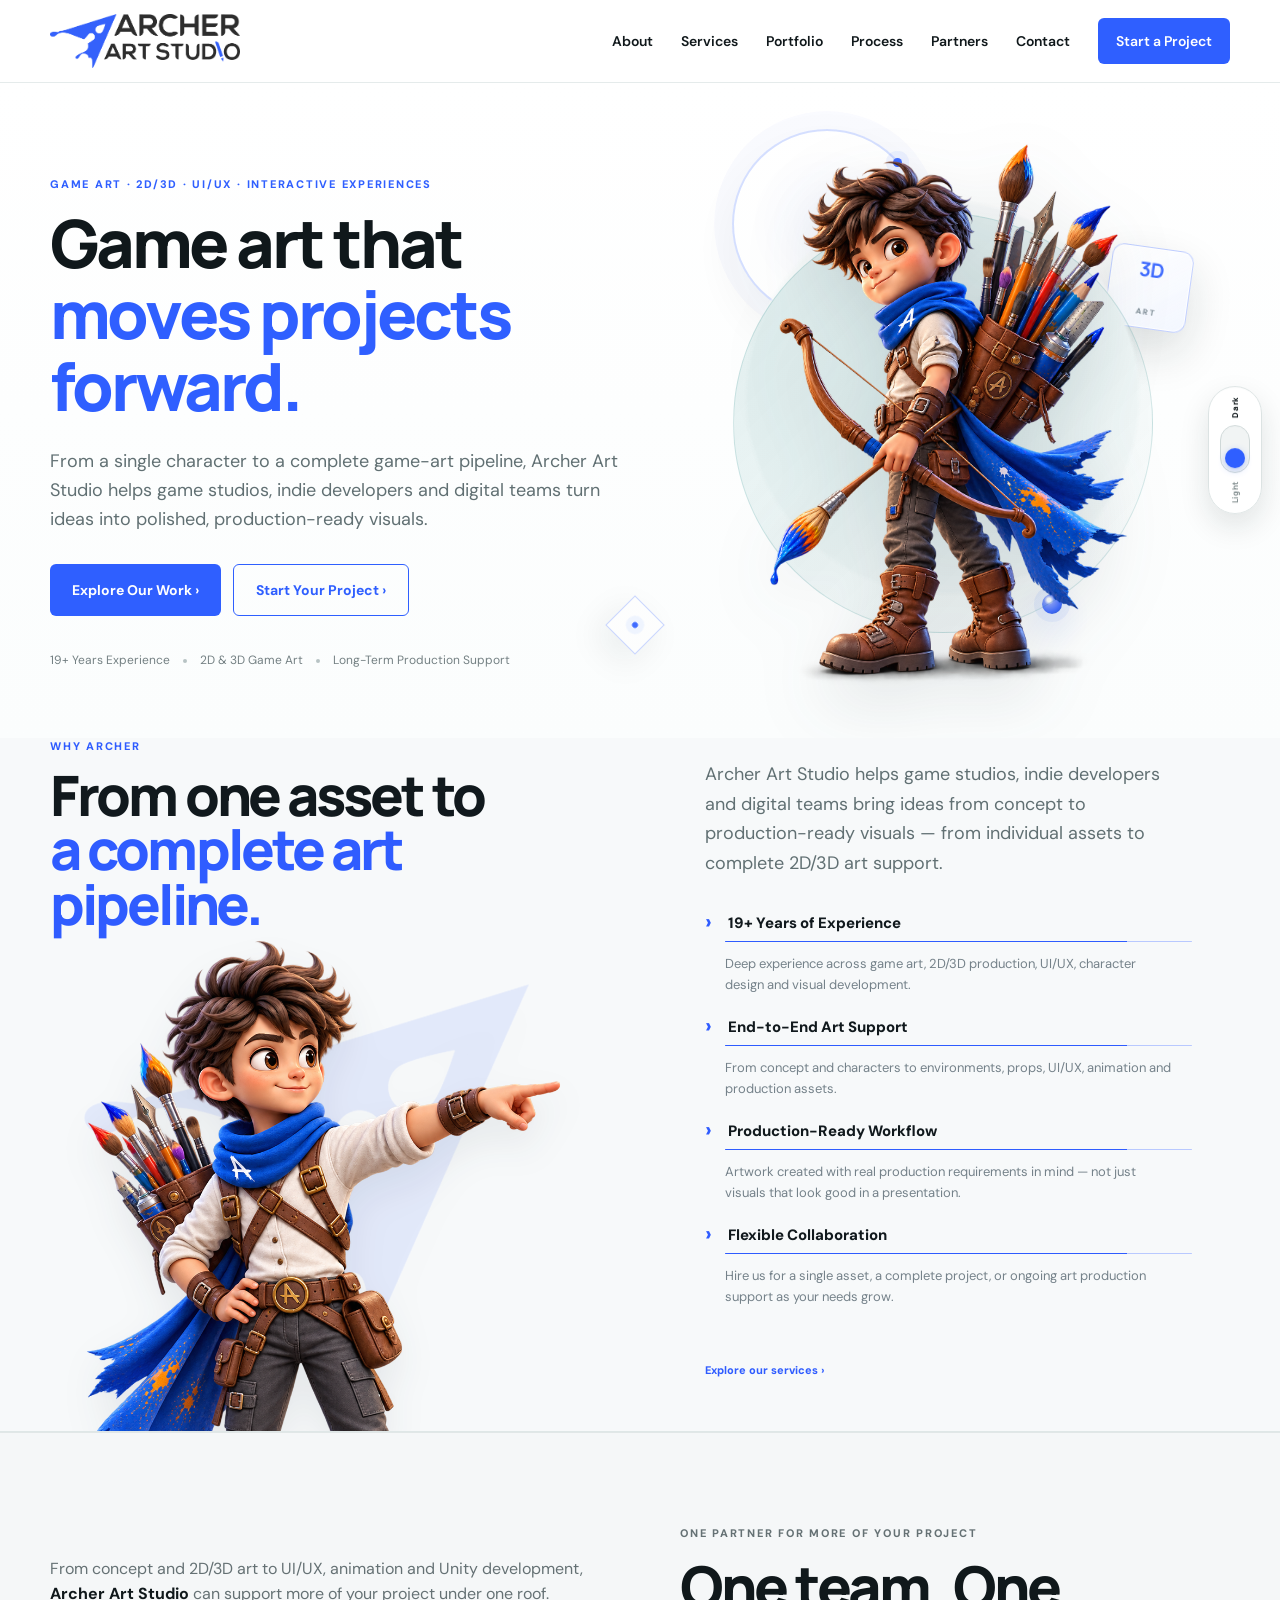
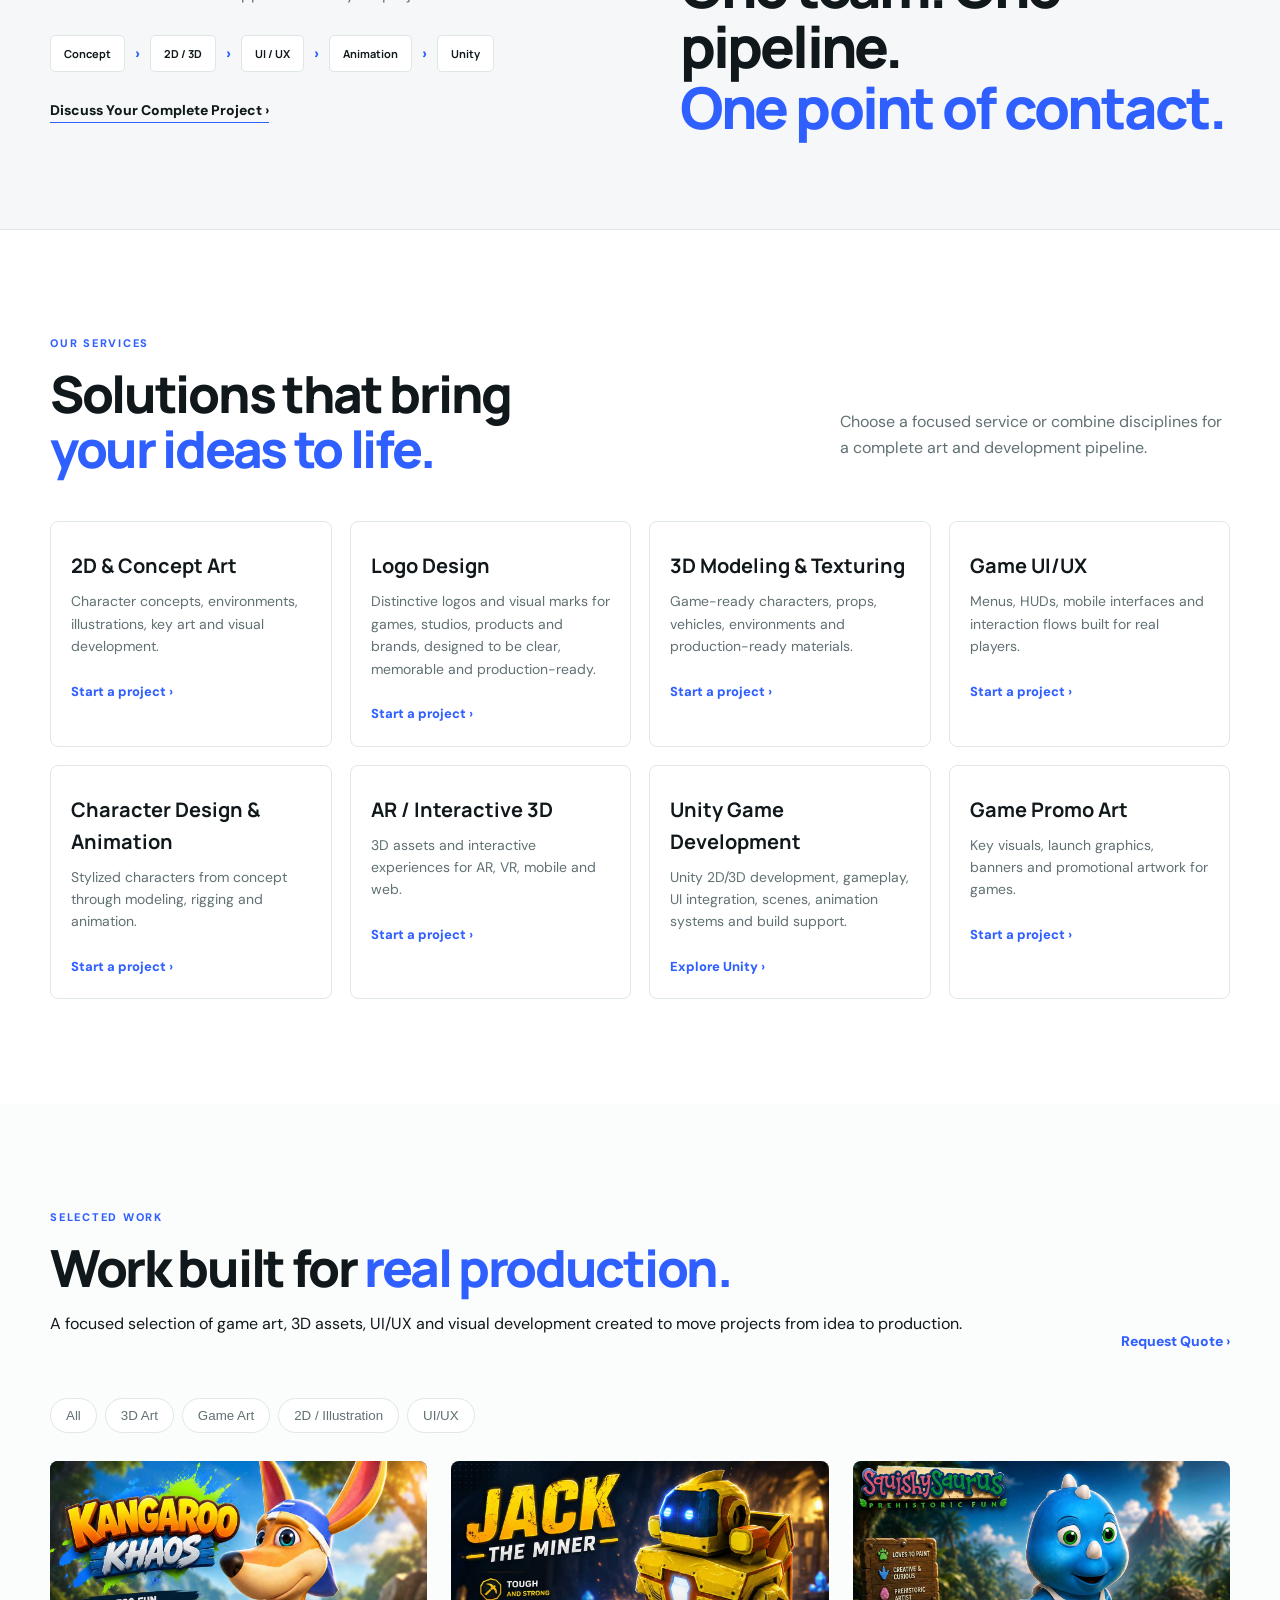
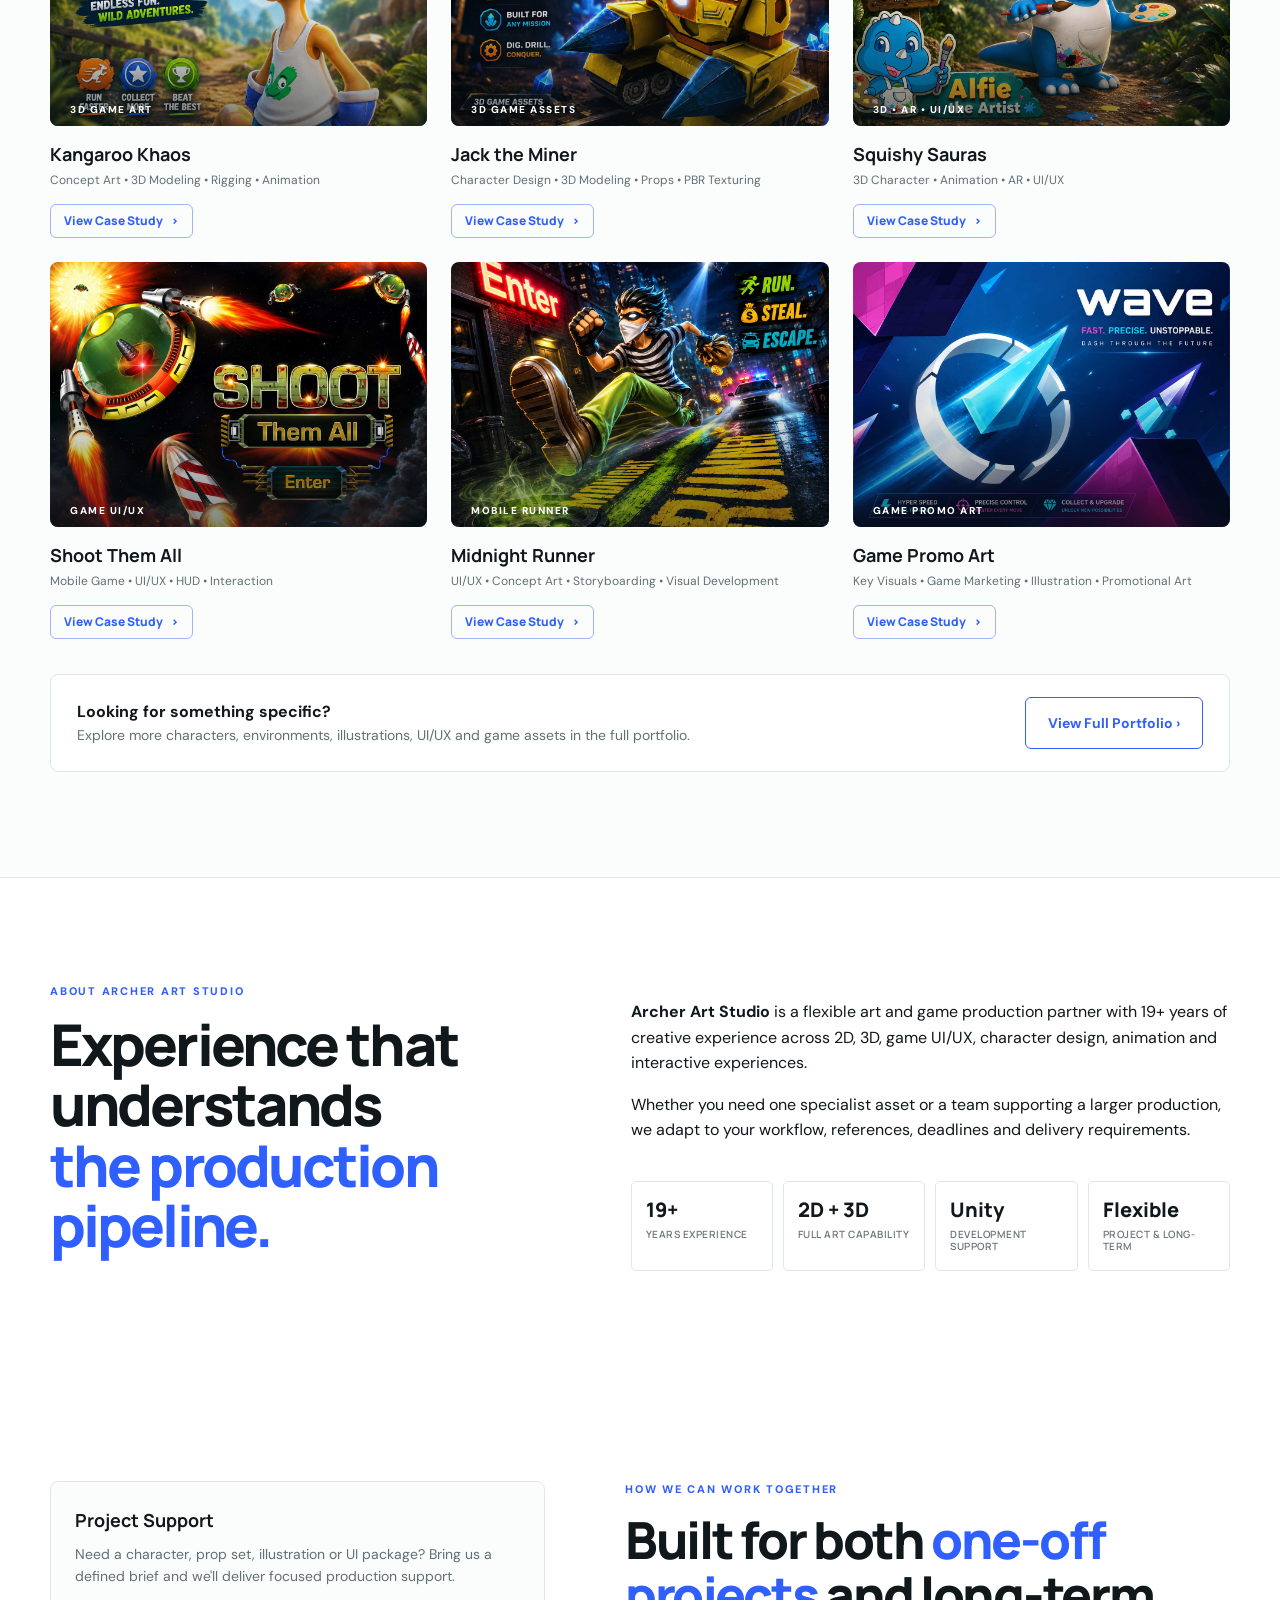
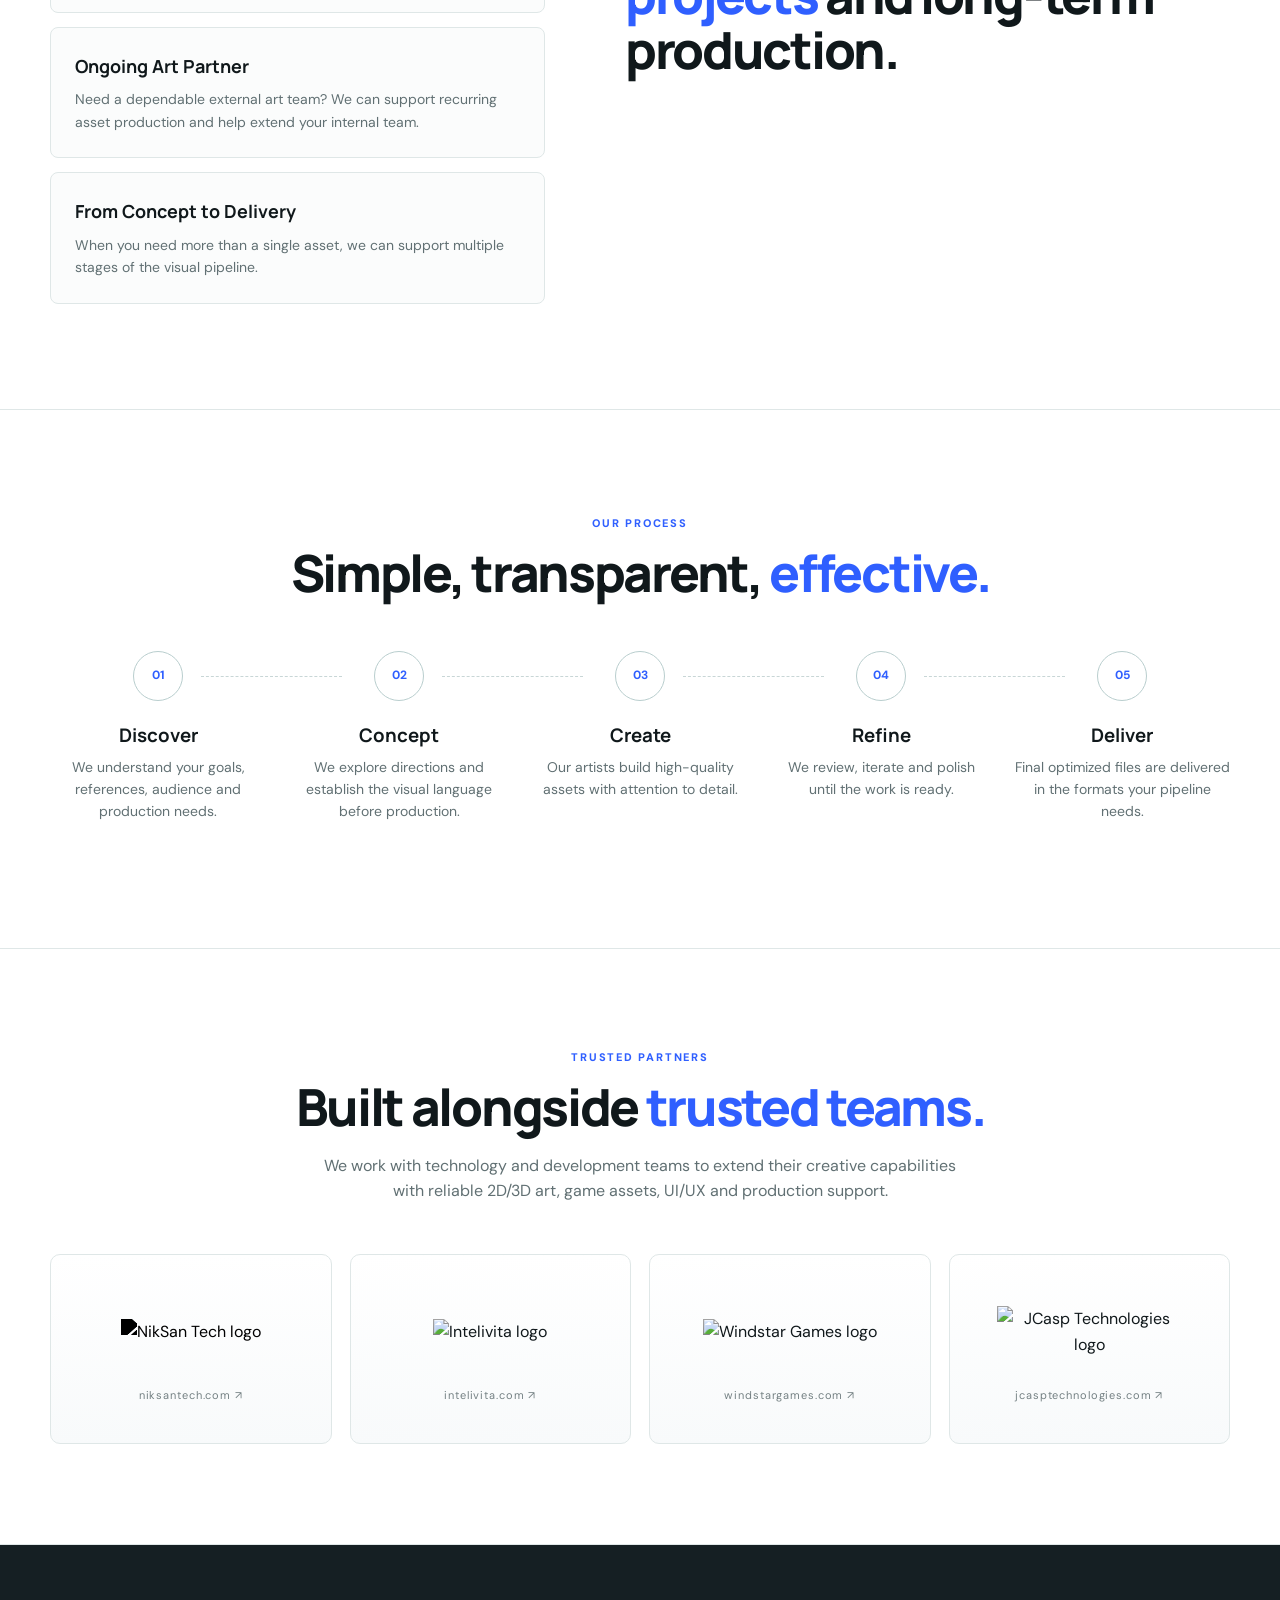
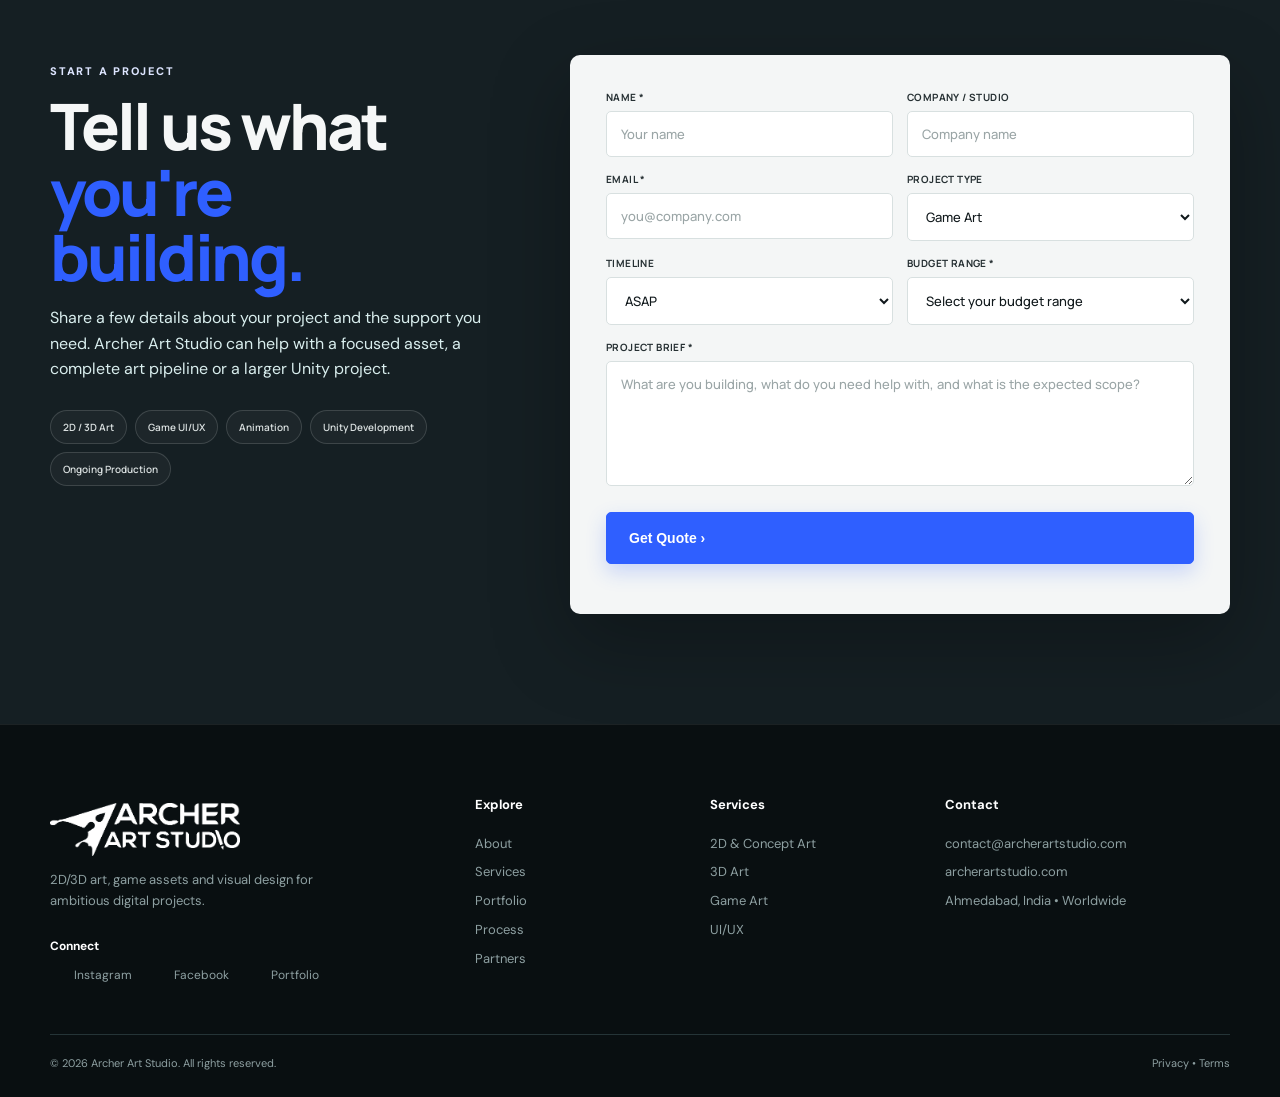
==== index.html @ ae3437a0 "Initial Archer Art Studio website" ====
<!doctype html>
<html lang="en">
<head>
<meta charset="utf-8">
<meta name="google-site-verification" content="2LvWR_97yC-lxZfOxrT5Doq7GKf-lE_aii_0to8e03Y" />
<meta name="viewport" content="width=device-width, initial-scale=1">
<meta name="keywords" content="game art studio, 3D game art, game UI UX, 3D modeling, character design, game animation, AR 3D, game promotional art">
<meta name="description" content="Archer Art Studio provides 2D & 3D game art, character design, 3D modeling, UI/UX and animation for game studios, indie developers and digital teams.">
<meta property="og:title" content="Archer Art Studio | 2D & 3D Game Art Studio">
<meta property="og:description" content="Archer Art Studio provides 2D & 3D game art, character design, 3D modeling, UI/UX and animation for game studios, indie developers and digital teams.">
<meta property="og:image" content="https://archerartstudio.com/images/archer_art_studio_og.png">
<meta property="og:url" content="https://archerartstudio.com/">
<meta property="og:type" content="website">
<title>Archer Art Studio | 2D &amp; 3D Game Art Studio</title>
<link rel="canonical" href="https://archerartstudio.com/">
<link rel="preconnect" href="https://fonts.googleapis.com">
<link rel="preconnect" href="https://fonts.gstatic.com" crossorigin>
<link href="https://fonts.googleapis.com/css2?family=DM+Sans:wght@400;500;600;700&family=Manrope:wght@500;600;700;800&display=swap" rel="stylesheet">
<link rel="stylesheet" href="stylesheet/styles.css">
<link rel="icon" type="image/png" sizes="512x512" href="images/favicon.png?v=2">
<link rel="shortcut icon" href="images/favicon.ico?v=2">
<link rel="apple-touch-icon" href="images/favicon.png?v=2">
</head>
<body>
<header class="aas-site-header">
  <div class="aas-container aas-nav"> <a class="aas-brand aas-logo-image" href="#aas-top" aria-label="Archer Art Studio home"> <img class="aas-logo-light" src="images/archer-logo-transparent.png" alt="Archer Art Studio"><img class="aas-logo-dark" src="images/archer-logo-dark.png" alt="" aria-hidden="true"> </a>
    <button class="aas-menu-toggle" aria-label="Open menu" aria-expanded="false">☰</button>
    <nav class="aas-menu"> <a href="#aas-about">About</a><a href="#aas-services">Services</a><a href="#aas-work">Portfolio</a><a href="#aas-process">Process</a><a href="#aas-partners">Partners</a><a href="#aas-contact">Contact</a> <a class="aas-nav-cta" href="#aas-contact">Start a Project</a> </nav>
  </div>
</header>
<main id="aas-top">
  <section class="aas-hero">
    <div class="aas-premium-floaters" aria-hidden="true"> <span class="aas-premium-floater aas-floater-orbit" data-parallax-speed="0.12"></span> <span class="aas-premium-floater aas-floater-card" data-parallax-speed="0.22"><b>3D</b><small>ART</small></span> <span class="aas-premium-floater aas-floater-orb" data-parallax-speed="0.30"></span> <span class="aas-premium-floater aas-floater-diamond" data-parallax-speed="0.17"></span> </div>
    <div class="aas-container aas-hero-grid">
      <div>
        <p class="aas-eyebrow">GAME ART · 2D/3D · UI/UX · INTERACTIVE EXPERIENCES</p>
        <h1>Game art that<br>
          <em>moves projects forward.</em></h1>
        <p class="aas-lead">From a single character to a complete game-art pipeline, Archer Art Studio helps game studios, indie developers and digital teams turn ideas into polished, production-ready visuals.</p>
        <div class="aas-actions"> <a class="aas-btn aas-primary" href="#aas-work">Explore Our Work ›</a> <a class="aas-btn aas-secondary" href="#aas-contact">Start Your Project ›</a> </div>
        <div class="aas-trust"> <span>19+ Years Experience</span><i></i> <span>2D &amp; 3D Game Art</span><i></i> <span>Long-Term Production Support</span> </div>
      </div>
      <div class="aas-hero-art">
        <div class="aas-art-orbit"></div>
        <div class="aas-hero-character-wrap"> <img class="aas-hero-character" src="images/Archer_Hero_Character_N2.png" alt="Archer Art Studio game character with a paintbrush bow"> </div>
      </div>
    </div>
  </section>
  <section class="aas-intro aas-why-archer" id="aas-why">
    <div class="aas-container aas-intro-grid">
      <div class="aas-intro-left">
        <p class="aas-eyebrow">WHY ARCHER</p>
        <h2>From one asset to<br>
          <em>a complete art pipeline.</em></h2>
        <div class="aas-character-visual" aria-hidden="true"> <img class="aas-character-pointing" src="images/Character_Pointing.png" alt="Archer Art Studio character pointing toward our services" loading="lazy" onerror="this.onerror=null;this.src='images/archer_hero_character_flipped.png'"> </div>
      </div>
      <div class="aas-intro-content">
        <p class="aas-why-lead">Archer Art Studio helps game studios, indie developers and digital teams bring ideas from concept to production-ready visuals — from individual assets to complete 2D/3D art support.</p>
        <div class="aas-intro-points">
          <div class="aas-intro-point">
            <h3><span class="aas-point-arrow">›</span>19+ Years of Experience</h3>
            <div class="aas-point-line"></div>
            <p>Deep experience across game art, 2D/3D production, UI/UX, character design and visual development.</p>
          </div>
          <div class="aas-intro-point">
            <h3><span class="aas-point-arrow">›</span>End-to-End Art Support</h3>
            <div class="aas-point-line"></div>
            <p>From concept and characters to environments, props, UI/UX, animation and production assets.</p>
          </div>
          <div class="aas-intro-point">
            <h3><span class="aas-point-arrow">›</span>Production-Ready Workflow</h3>
            <div class="aas-point-line"></div>
            <p>Artwork created with real production requirements in mind — not just visuals that look good in a presentation.</p>
          </div>
          <div class="aas-intro-point">
            <h3><span class="aas-point-arrow">›</span>Flexible Collaboration</h3>
            <div class="aas-point-line"></div>
            <p>Hire us for a single asset, a complete project, or ongoing art production support as your needs grow.</p>
          </div>
        </div>
        <a class="aas-text-link" href="#aas-services">Explore our services ›</a> </div>
    </div>
  </section>
  <section class="aas-one-team">
    <div class="aas-container aas-one-team-grid">
      <div>
        <p>From concept and 2D/3D art to UI/UX, animation and Unity development, <strong>Archer Art Studio</strong> can support more of your project under one roof.</p>
        <div class="aas-one-team-flow"> <span>Concept</span><i>›</i><span>2D / 3D</span><i>›</i><span>UI / UX</span><i>›</i><span>Animation</span><i>›</i><span>Unity</span> </div>
        <a class="aas-text-link" href="#aas-contact">Discuss Your Complete Project ›</a> </div>
      <div>
        <p class="aas-eyebrow">ONE PARTNER FOR MORE OF YOUR PROJECT</p>
        <h2>One team. One pipeline.<br>
          <em>One point of contact.</em></h2>
      </div>
    </div>
  </section>
  <section class="aas-services aas-section" id="aas-services">
    <div class="aas-container">
      <div class="aas-section-head">
        <div>
          <p class="aas-eyebrow">OUR SERVICES</p>
          <h2>Solutions that bring<br>
            <em>your ideas to life.</em></h2>
        </div>
        <p>Choose a focused service or combine disciplines for a complete art and development pipeline.</p>
      </div>
      <div class="aas-service-grid">
        <article class="aas-service">
          <h3>2D &amp; Concept Art</h3>
          <p>Character concepts, environments, illustrations, key art and visual development.</p>
          <a href="#aas-contact">Start a project ›</a></article>
        <article class="aas-service">
          <h3>Logo Design</h3>
          <p>Distinctive logos and visual marks for games, studios, products and brands, designed to be clear, memorable and production-ready.</p>
          <a href="#aas-contact">Start a project ›</a> </article>
        <article class="aas-service">
          <h3>3D Modeling &amp; Texturing</h3>
          <p>Game-ready characters, props, vehicles, environments and production-ready materials.</p>
          <a href="#aas-contact">Start a project ›</a></article>
        <article class="aas-service">
          <h3>Game UI/UX</h3>
          <p>Menus, HUDs, mobile interfaces and interaction flows built for real players.</p>
          <a href="#aas-contact">Start a project ›</a></article>
        <article class="aas-service">
          <h3>Character Design &amp; Animation</h3>
          <p>Stylized characters from concept through modeling, rigging and animation.</p>
          <a href="#aas-contact">Start a project ›</a></article>
        <article class="aas-service">
          <h3>AR / Interactive 3D</h3>
          <p>3D assets and interactive experiences for AR, VR, mobile and web.</p>
          <a href="#aas-contact">Start a project ›</a></article>
        <article class="aas-service ">
          <h3>Unity Game Development</h3>
          <p>Unity 2D/3D development, gameplay, UI integration, scenes, animation systems and build support.</p>
          <a href="#aas-contact">Explore Unity ›</a></article>
        <article class="aas-service">
          <h3>Game Promo Art</h3>
          <p>Key visuals, launch graphics, banners and promotional artwork for games.</p>
          <a href="#aas-contact">Start a project ›</a></article>
      </div>
    </div>
  </section>
  <section class="aas-work aas-section" id="aas-work">
    <div class="aas-container">
      <div class="aas-section-head aas-work-head">
        <div>
          <p class="aas-eyebrow">SELECTED WORK</p>
          <h2>Work built for <em>real production.</em></h2>
          <p class="aas-work-intro">A focused selection of game art, 3D assets, UI/UX and visual development created to move projects from idea to production.</p>
        </div>
        <a class="aas-text-link" href="#aas-contact">Request Quote ›</a> </div>
      <div class="aas-filters" role="tablist" aria-label="Filter selected work">
        <button class="active" data-filter="all" role="tab" aria-selected="true">All</button>
        <button data-filter="3d" role="tab" aria-selected="false">3D Art</button>
        <button data-filter="game" role="tab" aria-selected="false">Game Art</button>
        <button data-filter="2d" role="tab" aria-selected="false">2D / Illustration</button>
        <button data-filter="ui" role="tab" aria-selected="false">UI/UX</button>
      </div>
      <div class="aas-portfolio">
        <article class="aas-project" data-type="game"> <a href="kangaroo-khaos.html" aria-label="View Kangaroo Khaos case study">
          <div class="aas-project-img aas-kangaroo"> <img src="images/kangaroo_khaos/Kangaroo_1280X900.jpg" alt="Kangaroo Khaos 3D endless runner character and game art"> <span>3D GAME ART</span> </div>
          <div class="aas-project-info">
            <div>
              <h3>Kangaroo Khaos</h3>
              <p>Concept Art • 3D Modeling • Rigging • Animation</p>
            </div>
            <span class="aas-project-case-link">View Case Study <b>›</b></span> </div>
          </a> </article>
        <article class="aas-project" data-type="3d"> <a href="jack-the-miner.html" aria-label="View Jack the Miner case study">
          <div class="aas-project-img"> <img src="images/Jack_The_Miner/Jack_the_Miner_1280X900.jpg" alt="Jack the Miner 3D game character and production assets"> <span>3D GAME ASSETS</span> </div>
          <div class="aas-project-info">
            <div>
              <h3>Jack the Miner</h3>
              <p>Character Design • 3D Modeling • Props • PBR Texturing</p>
            </div>
            <span class="aas-project-case-link">View Case Study <b>›</b></span> </div>
          </a> </article>
        <article class="aas-project" data-type="game"> <a href="squishy-sauras.html" aria-label="View Squishy Sauras case study">
          <div class="aas-project-img"> <img src="images/Squishy_Saurus/Squishy_1280X900.jpg" alt="Squishy Sauras 3D AR character and interface design"> <span>3D • AR • UI/UX</span> </div>
          <div class="aas-project-info">
            <div>
              <h3>Squishy Sauras</h3>
              <p>3D Character • Animation • AR • UI/UX</p>
            </div>
            <span class="aas-project-case-link">View Case Study <b>›</b></span> </div>
          </a> </article>
        <article class="aas-project" data-type="ui"> <a href="shoot-them-all.html" aria-label="View Shoot Them All case study">
          <div class="aas-project-img"> <img src="images/Shoot_Them_All/Shoot_them_all_1280X900.jpg" alt="Shoot Them All mobile game UI and HUD design"> <span>GAME UI/UX</span> </div>
          <div class="aas-project-info">
            <div>
              <h3>Shoot Them All</h3>
              <p>Mobile Game • UI/UX • HUD • Interaction</p>
            </div>
            <span class="aas-project-case-link">View Case Study <b>›</b></span> </div>
          </a> </article>
        <article class="aas-project" data-type="ui"> <a href="midnight-runner.html" aria-label="View Midnight Runner case study">
          <div class="aas-project-img"> <img src="images/Midnight_Runner/Midnight_Runner_1280X900.jpg" alt="Midnight Runner mobile game interface and visual development"> <span>MOBILE RUNNER</span> </div>
          <div class="aas-project-info">
            <div>
              <h3>Midnight Runner</h3>
              <p>UI/UX • Concept Art • Storyboarding • Visual Development</p>
            </div>
            <span class="aas-project-case-link">View Case Study <b>›</b></span> </div>
          </a> </article>
        <article class="aas-project" data-type="2d"> <a href="game-promo-art.html" aria-label="View Game Promo Art case study">
          <div class="aas-project-img"> <img src="images/Game_Promo_Art/Wave_Thumb_1280X900.jpg" alt="Game promotional key visual and illustration"> <span>GAME PROMO ART</span> </div>
          <div class="aas-project-info">
            <div>
              <h3>Game Promo Art</h3>
              <p>Key Visuals • Game Marketing • Illustration • Promotional Art</p>
            </div>
            <span class="aas-project-case-link">View Case Study <b>›</b></span> </div>
          </a> </article>
      </div>
      <div class="aas-portfolio-cta">
        <div> <strong>Looking for something specific?</strong>
          <p>Explore more characters, environments, illustrations, UI/UX and game assets in the full portfolio.</p>
        </div>
        <a class="aas-btn aas-secondary" href="https://www.archerartstudio.com/portfolio.html" target="_parent" rel="noopener">View Full Portfolio ›</a> </div>
    </div>
  </section>
  <section class="aas-about-proof aas-section" id="aas-about">
    <div class="aas-container aas-about-proof-grid">
      <div>
        <p class="aas-eyebrow">ABOUT ARCHER ART STUDIO</p>
        <h2>Experience that understands<br>
          <em>the production pipeline.</em></h2>
      </div>
      <div>
        <p><strong>Archer Art Studio</strong> is a flexible art and game production partner with 19+ years of creative experience across 2D, 3D, game UI/UX, character design, animation and interactive experiences.</p>
        <p>Whether you need one specialist asset or a team supporting a larger production, we adapt to your workflow, references, deadlines and delivery requirements.</p>
        <div class="aas-proof-stats">
          <div><strong>19+</strong><span>Years Experience</span></div>
          <div><strong>2D + 3D</strong><span>Full Art Capability</span></div>
          <div><strong>Unity</strong><span>Development Support</span></div>
          <div><strong>Flexible</strong><span>Project &amp; Long-Term</span></div>
        </div>
      </div>
    </div>
  </section>
  <section class="aas-fit aas-section">
    <div class="aas-container aas-fit-grid">
      <div>
        <p class="aas-eyebrow">HOW WE CAN WORK TOGETHER</p>
        <h2>Built for both <em>one-off projects</em> and long-term production.</h2>
      </div>
      <div class="aas-fit-cards">
        <article><b>Project Support</b>
          <p>Need a character, prop set, illustration or UI package? Bring us a defined brief and we'll deliver focused production support.</p>
        </article>
        <article><b>Ongoing Art Partner</b>
          <p>Need a dependable external art team? We can support recurring asset production and help extend your internal team.</p>
        </article>
        <article><b>From Concept to Delivery</b>
          <p>When you need more than a single asset, we can support multiple stages of the visual pipeline.</p>
        </article>
      </div>
    </div>
  </section>
  <section class="aas-process aas-section" id="aas-process">
    <div class="aas-container">
      <div class="aas-center-head">
        <p class="aas-eyebrow">OUR PROCESS</p>
        <h2>Simple, transparent, <em>effective.</em></h2>
      </div>
      <div class="aas-steps">
        <div><b>01</b>
          <h3>Discover</h3>
          <p>We understand your goals, references, audience and production needs.</p>
        </div>
        <div><b>02</b>
          <h3>Concept</h3>
          <p>We explore directions and establish the visual language before production.</p>
        </div>
        <div><b>03</b>
          <h3>Create</h3>
          <p>Our artists build high-quality assets with attention to detail.</p>
        </div>
        <div><b>04</b>
          <h3>Refine</h3>
          <p>We review, iterate and polish until the work is ready.</p>
        </div>
        <div><b>05</b>
          <h3>Deliver</h3>
          <p>Final optimized files are delivered in the formats your pipeline needs.</p>
        </div>
      </div>
    </div>
  </section>
  <section class="aas-partners aas-section" id="aas-partners">
    <div class="aas-container">
      <div class="aas-center-head">
        <p class="aas-eyebrow">TRUSTED PARTNERS</p>
        <h2>Built alongside <em>trusted teams.</em></h2>
        <p class="aas-partners-intro">We work with technology and development teams to extend their creative capabilities with reliable 2D/3D art, game assets, UI/UX and production support.</p>
      </div>
      <div class="aas-partner-grid"> <a class="aas-partner-card" href="https://niksantech.com/" target="_blank" rel="noopener" aria-label="NikSan Tech">
        <div class="aas-partner-logo-wrap"><img src="https://niksantech.com/img/niksan_logo.png" alt="NikSan Tech logo" class="aas-partner-logo niksan-logo"></div>
        <span class="aas-partner-link">niksantech.com ↗</span> </a> <a class="aas-partner-card" href="https://www.intelivita.com/" target="_blank" rel="noopener" aria-label="Intelivita">
        <div class="aas-partner-logo-wrap"><img src="https://www.intelivita.com/wp-content/uploads/2023/11/logo-intelivita.svg" alt="Intelivita logo" class="aas-partner-logo"></div>
        <span class="aas-partner-link">intelivita.com ↗</span> </a> <a class="aas-partner-card" href="https://windstargames.com/" target="_blank" rel="noopener" aria-label="Windstar Games">
        <div class="aas-partner-logo-wrap"><img src="https://windstargames.com/assets/logo/Logo.svg" alt="Windstar Games logo" class="aas-partner-logo"></div>
        <span class="aas-partner-link">windstargames.com ↗</span> </a> <a class="aas-partner-card" href="https://www.jcasptechnologies.com/" target="_blank" rel="noopener" aria-label="JCasp Technologies">
        <div class="aas-partner-logo-wrap"><img src="https://www.jcasptechnologies.com/public/assets/images/JCasp-logo-homepage.svg" alt="JCasp Technologies logo" class="aas-partner-logo"></div>
        <span class="aas-partner-link">jcasptechnologies.com ↗</span> </a> </div>
    </div>
  </section>
  <section class="aas-cta aas-inquiry-section" id="aas-contact">
    <div class="aas-container aas-inquiry-grid">
      <div class="aas-inquiry-copy">
        <p class="aas-eyebrow">START A PROJECT</p>
        <h2>Tell us what<br>
          <em>you're building.</em></h2>
        <p>Share a few details about your project and the support you need. Archer Art Studio can help with a focused asset, a complete art pipeline or a larger Unity project.</p>
        <div class="aas-inquiry-points"> <span>2D / 3D Art</span><span>Game UI/UX</span><span>Animation</span><span>Unity Development</span><span>Ongoing Production</span> </div>
        <!--<p class="aas-cta-note">Prefer email? <a href="mailto:contact@archerartstudio.com?subject=Project%20Inquiry%20-%20Archer%20Art%20Studio">contact@archerartstudio.com</a></p>--> 
      </div>
      <form class="aas-project-form" id="aas-projectform" action="send-inquiry.php" method="POST" novalidate>
        <div class="aas-form-row">
          <label>Name *
            <input name="name" required placeholder="Your name">
          </label>
          <label>Company / Studio
            <input name="company" placeholder="Company name">
          </label>
        </div>
        <div class="aas-form-row">
          <label>Email *
            <input type="email" name="email" required placeholder="you@company.com">
          </label>
          <label>Project Type
            <select name="project">
              <option value="Game Art">Game Art</option>
              <option value="3D Modeling &amp; Texturing">3D Modeling &amp; Texturing</option>
              <option value="Game UI/UX">Game UI/UX</option>
              <option value="Animation">Animation</option>
              <option value="Unity Game Development">Unity Game Development</option>
              <option value="Complete Game Project">Complete Game Project</option>
              <option value="Other">Other</option>
            </select>
          </label>
        </div>
        <div class="aas-form-row">
          <label>Timeline
            <select name="timeline">
              <option value="ASAP">ASAP</option>
              <option value="Within 1 month">Within 1 month</option>
              <option value="1–3 months">1–3 months</option>
              <option value="3+ months">3+ months</option>
              <option value="Ongoing">Ongoing</option>
            </select>
          </label>
          <label>Budget Range *
            <select name="budget" required>
              <option value="" selected disabled>Select your budget range</option>
              <option value="Under $2,500">Under $2,500</option>
              <option value="$2,500–$5,000">$2,500–$5,000</option>
              <option value="$5,000–$10,000">$5,000–$10,000</option>
              <option value="$10,000+">$10,000+</option>
            </select>
          </label>
        </div>
        <label>Project Brief *
          <textarea name="message" required placeholder="What are you building, what do you need help with, and what is the expected scope?"></textarea>
        </label>
        <div class="aas-recaptcha" style="margin:18px 0;">
          <div class="g-recaptcha" data-sitekey="6LfTVoItAAAAALOblPoPjFs0_TOBnZdc64Zc58k-"></div>
        </div>
        <button class="aas-btn aas-primary" type="submit">Get Quote ›</button>
        <p id="aas-form-status" class="aas-form-status" role="status" aria-live="polite"></p>
      </form>
    </div>
  </section>
</main>
<footer class="aas-footer">
  <div class="aas-container aas-footer-grid">
    <div class="aas-footer-brand"> <a class="aas-brand aas-logo-image aas-footer-logo" href="#aas-top" aria-label="Archer Art Studio home"> <img class="aas-logo-light" src="images/archer-logo-transparent.png" alt="Archer Art Studio"> <img class="aas-logo-dark" src="images/archer-logo-dark.png" alt="" aria-hidden="true"> </a>
      <p>2D/3D art, game assets and visual design for ambitious digital projects.</p>
      <div class="aas-footer-connect" aria-label="Archer Art Studio social links"> <span class="aas-footer-connect-label">Connect</span>
        <div class="aas-footer-social-links"> <a href="https://www.instagram.com/archerartstudio/" target="_blank" rel="noopener noreferrer" aria-label="Archer Art Studio on Instagram"> <img src="https://archerartstudio.com/images/Social_Media_Icon/instagram_icon.png" alt="" aria-hidden="true"> <span class="aas-social-name">Instagram</span> </a> <a href="https://www.facebook.com/archerartstudio" target="_blank" rel="noopener noreferrer" aria-label="Archer Art Studio on Facebook"> <img src="https://archerartstudio.com/images/Social_Media_Icon/facebook_icon.png" alt="" aria-hidden="true"> <span class="aas-social-name">Facebook</span> </a> <a href="https://archerartstudio.myportfolio.com/" target="_blank" rel="noopener noreferrer" aria-label="Archer Art Studio Portfolio"> <img src="https://archerartstudio.com/images/Social_Media_Icon/portfolio_icon.png" alt="" aria-hidden="true"> <span class="aas-social-name">Portfolio</span> </a> </div>
      </div>
    </div>
    <div class="aas-footer-column">
      <h4>Explore</h4>
      <a href="#aas-about">About</a> <a href="#aas-services">Services</a> <a href="#aas-work">Portfolio</a> <a href="#aas-process">Process</a> <a href="#aas-partners">Partners</a> </div>
    <div class="aas-footer-column">
      <h4>Services</h4>
      <a href="#aas-services">2D &amp; Concept Art</a> <a href="#aas-services">3D Art</a> <a href="#aas-services">Game Art</a> <a href="#aas-services">UI/UX</a> </div>
    <div class="aas-footer-column">
      <h4>Contact</h4>
      <a href="mailto:contact@archerartstudio.com">contact@archerartstudio.com</a> <a href="https://archerartstudio.com/">archerartstudio.com</a> <span>Ahmedabad, India • Worldwide</span> </div>
  </div>
  <div class="aas-container aas-copyright"><span>© 2026 Archer Art Studio. All rights reserved.</span><span>Privacy • Terms</span></div>
</footer>
<script src="https://www.google.com/recaptcha/api.js" async defer></script> 
<script>
document.addEventListener("DOMContentLoaded", function () {
  const form = document.getElementById("aas-projectform");
  const status = document.getElementById("aas-form-status");
  if (!form) return;

  form.addEventListener("submit", async function (event) {
    event.preventDefault();

    if (!form.checkValidity()) {
      form.reportValidity();
      return;
    }

    if (typeof grecaptcha === "undefined" || !grecaptcha.getResponse()) {
      status.textContent = "Please complete the reCAPTCHA verification.";
      status.className = "aas-form-status error";
      return;
    }

    const button = form.querySelector('button[type="submit"]');
    const originalText = button.textContent;
    button.disabled = true;
    button.textContent = "Sending…";
    status.textContent = "";
    status.className = "aas-form-status";

    try {
      const response = await fetch("send-inquiry-final.php", {
        method: "POST",
        body: new FormData(form),
        headers: { "Accept": "application/json" }
      });

      const text = await response.text();
          console.log(response);
      let result;
      try {
        result = JSON.parse(text);
      } catch (e) {
          console.log(e);
        throw new Error("The server returned an invalid response. Please try again.");
      }

      if (!response.ok || !result.success) {
        throw new Error(result.message || "Unable to send your inquiry.");
      }

      status.textContent =
        "Thank you! Your inquiry has been sent successfully. We’ll get back to you shortly.";
      status.className = "aas-form-status success";
      form.reset();

      if (typeof grecaptcha !== "undefined") {
        grecaptcha.reset();
      }
    } catch (error) {
      status.textContent =
        error.message || "Something went wrong. Please try again.";
      status.className = "aas-form-status error";

      if (typeof grecaptcha !== "undefined") {
        grecaptcha.reset();
      }
    } finally {
      button.disabled = false;
      button.textContent = originalText;
    }
  });
});
</script> 
<script src="scripts/script.js"></script>
<div class="aas-style-toggle" id="aas-styletoggle" aria-label="Light and dark mode"> <span class="aas-style-toggle-label aas-light-label">Dark</span>
  <button type="button" class="aas-style-toggle-switch" aria-pressed="false" aria-label="Switch to dark mode"> <span class="aas-style-toggle-knob"></span> </button>
  <span class="aas-style-toggle-label aas-dark-label">Light</span> </div>
<script src="scripts/dark-mode.js"></script> 
<script src="scripts/premium-parallax.js"></script>
</body>
</html>
---- stylesheet/styles.css ----
:root {
  --ink: #10181b;
  --muted: #617073;
  --teal: #2f5fff;
  --teal2: #416CFF;
  --line: #dfe7e7;
  --soft: #f5f8f8;
  --white: #fff;
  --max: 1180px
}
* {
  box-sizing: border-box
}
html {
  scroll-behavior: smooth
}
body {
  margin: 0;
  font-family: "DM Sans", sans-serif;
  color: var(--ink);
  background: #fff;
  line-height: 1.6
}
a {
  text-decoration: none;
  color: inherit
}
.aas-container {
  width: min(var(--max), calc(100% - 48px));
  margin: auto
}
.aas-site-header {
  position: sticky;
  top: 0;
  z-index: 50;
  background: rgba(255, 255, 255, .92);
  backdrop-filter: blur(14px);
  border-bottom: 1px solid rgba(223, 231, 231, .8)
}
.aas-nav {
  height: 82px;
  display: flex;
  align-items: center;
  justify-content: space-between
}
.aas-brand {
  display: flex;
  align-items: center;
  gap: 10px;
  font-family: Manrope;
  font-weight: 800;
  font-size: 20px;
  letter-spacing: .03em
}
.aas-brand small {
  display: block;
  font: 600 8px "DM Sans";
  letter-spacing: .2em;
  color: var(--muted)
}
.aas-brand-mark {
  color: var(--teal);
  font-size: 34px;
  line-height: 0
}
.aas-menu {
  display: flex;
  align-items: center;
  gap: 28px;
  font-size: 14px;
  font-weight: 600
}
.aas-menu a:hover {
  color: var(--teal)
}
.aas-nav-cta {
  padding: 12px 18px;
  background: var(--teal);
  color: #fff;
  border-radius: 6px
}
.aas-menu-toggle {
  display: none;
  border: 0;
  background: none;
  font-size: 26px
}
.aas-hero {
  overflow: hidden;
  padding: 80px 0 55px;
  background: linear-gradient(180deg, #fff 0%, #fbfdfd 100%)
}
.aas-hero-grid {
  display: grid;
  grid-template-columns: 1fr 1fr;
  align-items: center;
  gap: 30px
}
.aas-eyebrow {
  margin: 0 0 13px;
  color: var(--teal);
  font-size: 11px;
  font-weight: 800;
  letter-spacing: .16em
}
.aas-hero h1, .aas-section h2, .aas-intro h2, .aas-cta h2 {
  font-family: Manrope;
  margin: 0;
  font-weight: 800;
  line-height: 1.08;
  letter-spacing: -.045em
}
.aas-hero h1 {
  font-size: clamp(42px, 5.2vw, 70px)
}
em {
  font-style: normal;
  color: var(--teal)
}
.aas-lead {
  max-width: 580px;
  color: var(--muted);
  font-size: 18px;
  margin: 25px 0 30px
}
.aas-actions {
  display: flex;
  gap: 12px;
  flex-wrap: wrap
}
.aas-btn {
  display: inline-flex;
  align-items: center;
  gap: 15px;
  padding: 14px 22px;
  border-radius: 6px;
  font-weight: 700;
  font-size: 14px;
  transition: .2s
}
.aas-btn.aas-primary {
  background: var(--teal);
  color: #fff
}
.aas-btn.aas-primary:hover {
  transform: translateY(-2px);
  background: #254CCB
}
.aas-btn.aas-secondary {
  border: 1px solid var(--teal);
  color: var(--teal)
}
.aas-trust {
  display: flex;
  gap: 13px;
  align-items: center;
  margin-top: 35px;
  color: #748083;
  font-size: 12px
}
.aas-trust i {
  width: 4px;
  height: 4px;
  background: #b7c3c4;
  border-radius: 50%
}
.aas-hero-art {
  height: 520px;
  position: relative;
  background: radial-gradient(circle at 50% 45%, #e8f3f3 0, #f7fafa 48%, transparent 49%);
  display: flex;
  align-items: center;
  justify-content: center
}
.aas-art-orbit {
  position: absolute;
  width: 420px;
  height: 420px;
  border-radius: 50%;
  background: linear-gradient(135deg, rgba(13, 124, 124, .12), rgba(13, 124, 124, 0));
  border: 1px solid rgba(13, 124, 124, .14)
}
.castle {
  width: 350px;
  height: 370px;
  position: relative;
  display: flex;
  flex-direction: column;
  justify-content: center;
  align-items: center;
  text-align: center;
  border-bottom: 4px solid #a6b9b8;
  background: linear-gradient(180deg, transparent, #e3eded);
  clip-path: polygon(42% 0, 48% 16%, 53% 5%, 60% 17%, 100% 100%, 0 100%, 35% 18%);
  filter: drop-shadow(0 15px 20px rgba(10, 40, 40, .08))
}
.castle span {
  font-size: 12px;
  letter-spacing: .3em;
  color: var(--teal);
  margin-top: 100px
}
.castle b {
  font-family: Manrope;
  font-size: 35px;
  line-height: 1;
  color: #273538;
  letter-spacing: -.05em
}
.play {
  position: absolute;
  right: 2%;
  bottom: 10%;
  display: flex;
  align-items: center;
  gap: 10px;
  font-weight: 700
}
.play span {
  width: 48px;
  height: 48px;
  border-radius: 50%;
  display: grid;
  place-items: center;
  background: #fff;
  color: var(--teal);
  box-shadow: 0 8px 25px rgba(0, 0, 0, .12)
}
section {
  scroll-margin-top: 82px
}
.aas-intro {
  padding: 100px 0;
  background: var(--soft)
}
.aas-intro-grid {
  display: grid;
  grid-template-columns: 1fr 1fr;
  gap: 100px
}
.aas-intro h2 {
  font-size: clamp(36px, 4vw, 56px)
}
.aas-intro p:not(.aas-eyebrow) {
  font-size: 18px;
  color: var(--muted);
  max-width: 580px
}
.aas-text-link {
  color: var(--teal);
  font-weight: 800;
  font-size: 14px
}
.aas-section {
  padding: 105px 0
}
.aas-section-head {
  display: flex;
  justify-content: space-between;
  align-items: end;
  gap: 40px;
  margin-bottom: 45px
}
.aas-section-head h2 {
  font-size: clamp(36px, 4vw, 54px)
}
.aas-section-head > p {
  max-width: 390px;
  color: var(--muted)
}
.aas-service-grid {
  display: grid;
  grid-template-columns: repeat(4, 1fr);
  gap: 18px;
}
.aas-service {
  border: 1px solid var(--line);
  padding: 0px 20px 20px 20px;
  min-height: 190px;
  border-radius: 8px;
  transition: .25s
}
.aas-service:hover {
  border-color: #9bc7c7;
  box-shadow: 0 15px 40px rgba(15, 80, 80, .08);
  transform: translateY(-4px)
}
.aas-service span {
  font-size: 12px;
  color: var(--teal);
  font-weight: 800
}
.aas-service h3 {
  font-family: Manrope;
  font-size: 20px;
  margin: 28px 0 8px
}
.aas-service p, .aas-project p, .aas-steps p {
  font-size: 14px;
  color: var(--muted);
  margin: 0 0 20px
}
.aas-service a {
  font-size: 13px;
  color: var(--teal);
  font-weight: 800
}
.aas-work {
  background: #fbfcfc
}
.aas-filters {
  display: flex;
  gap: 8px;
  flex-wrap: wrap;
  margin-bottom: 28px
}
.aas-filters button {
  border: 1px solid var(--line);
  background: #fff;
  padding: 9px 15px;
  border-radius: 20px;
  color: var(--muted);
  cursor: pointer
}
.aas-filters button.aas-active, .aas-filters button:hover {
  background: var(--teal);
  color: #fff;
  border-color: var(--teal)
}
.aas-portfolio {
  display: grid;
  grid-template-columns: repeat(3, 1fr);
  gap: 24px
}
.aas-project-img {
  height: 300px;
  border-radius: 8px;
  position: relative;
  overflow: hidden;
  display: flex;
  align-items: end;
  padding: 20px;
  background-size: cover
}
.aas-project-img:after {
  content: "";
  position: absolute;
  inset: 0;
  background: linear-gradient(180deg, transparent 45%, rgba(10, 25, 28, .55))
}
.aas-project-img span {
  position: relative;
  z-index: 2;
  color: #fff;
  font-size: 10px;
  letter-spacing: .15em;
  font-weight: 800
}
.p1 {
  background: radial-gradient(circle at 45% 30%, #e3a67e, #553b46 35%, #172326 70%)
}
.p2 {
  background: radial-gradient(circle at 50% 45%, #ef9f4e, #66824f 30%, #183c35 72%)
}
.p3 {
  background: linear-gradient(135deg, #c4d5ca, #728c83 45%, #20383c)
}
.p4 {
  background: linear-gradient(145deg, #b06d3b, #273d45 48%, #0d181d)
}
.p5 {
  background: radial-gradient(circle at 40% 35%, #f4c6b0, #a86d72 28%, #273c4a 70%)
}
.p6 {
  background: linear-gradient(135deg, #18383c, #76b9b5 50%, #e9f1ef)
}
.aas-project h3 {
  font-family: Manrope;
  margin: 14px 0 2px;
  font-size: 18px
}
.aas-project p {
  font-size: 12px;
  margin: 0
}
.aas-project.is-hidden {
  display: none
}
.aas-process {
  border-top: 1px solid var(--line)
}
.aas-center-head {
  text-align: center;
  max-width: 700px;
  margin: 0 auto 50px
}
.aas-center-head h2 {
  font-size: clamp(36px, 4vw, 52px)
}
.aas-steps {
  display: grid;
  grid-template-columns: repeat(5, 1fr);
  gap: 25px
}
.aas-steps > div {
  position: relative;
  text-align: center
}
.aas-steps > div:not(:last-child):after {
  content: "";
  position: absolute;
  top: 25px;
  left: 70%;
  width: 65%;
  border-top: 1px dashed #c8d6d6
}
.aas-steps b {
  width: 50px;
  height: 50px;
  border: 1px solid #b9cece;
  border-radius: 50%;
  display: grid;
  place-items: center;
  margin: 0 auto 20px;
  color: var(--teal);
  font-size: 12px;
  background: #fff;
  position: relative;
  z-index: 2
}
.aas-steps h3 {
  font-family: Manrope;
  margin: 0 0 5px
}
.aas-partners {
  background: #fff;
  border-top: 1px solid var(--line);
  border-bottom: 1px solid var(--line);
  padding: 100px 0
}
.aas-partners-intro {
  max-width: 650px;
  margin: 18px auto 0;
  color: var(--muted);
  font-size: 16px
}
.aas-partner-grid {
  display: grid;
  grid-template-columns: repeat(4, 1fr);
  gap: 18px;
  margin-top: 48px
}
.aas-partner-card {
  min-height: 190px;
  border: 1px solid var(--line);
  border-radius: 10px;
  background: linear-gradient(180deg, #fff, #f8fafb);
  display: flex;
  flex-direction: column;
  align-items: center;
  justify-content: center;
  text-align: center;
  padding: 28px;
  position: relative;
  overflow: hidden;
  transition: .25s
}
.aas-partner-card:before {
  content: "";
  position: absolute;
  inset: 0;
  background: radial-gradient(circle at 50% 0, rgba(49, 93, 246, .07), transparent 48%);
  opacity: 0;
  transition: .25s
}
.aas-partner-card:hover {
  border-color: #b9c9ff;
  transform: translateY(-4px);
  box-shadow: 0 18px 45px rgba(30, 55, 120, .09)
}
.aas-partner-card:hover:before {
  opacity: 1
}
.aas-partner-logo-wrap {
  position: relative;
  z-index: 1;
  width: 100%;
  height: 78px;
  display: flex;
  align-items: center;
  justify-content: center;
  margin-bottom: 12px
}
.aas-partner-logo {
  display: block;
  width: auto;
  max-width: 185px;
  height: auto;
  max-height: 58px;
  object-fit: contain
}
.aas-partner-logo.niksan-logo {
  max-width: 205px;
  max-height: 62px
}
.aas-partner-card .aas-partner-link {
  margin-top: 4px
}
.aas-partner-mark {
  position: relative;
  z-index: 1;
  width: 54px;
  height: 54px;
  border-radius: 14px;
  display: grid;
  place-items: center;
  margin-bottom: 15px;
  font-family: Manrope;
  font-weight: 900;
  font-size: 27px;
  color: #fff;
  box-shadow: 0 8px 20px rgba(20, 35, 70, .14)
}
.aas-partner-mark.niksan {
  background: linear-gradient(135deg, #2f5ff5, #77a0ff);
  font-style: italic
}
.aas-partner-mark.intelivita {
  background: linear-gradient(135deg, #173a8f, #3f75e8);
  font-size: 31px
}
.aas-partner-mark.windstar {
  background: linear-gradient(135deg, #202b42, #4f658c)
}
.aas-partner-name {
  position: relative;
  z-index: 1;
  font-family: Manrope;
  font-size: 22px;
  font-weight: 700;
  letter-spacing: -.025em;
  color: #172126
}
.aas-partner-name strong {
  font-weight: 800
}
.aas-partner-link {
  position: relative;
  z-index: 1;
  margin-top: 8px;
  color: #748083;
  font-size: 11px;
  letter-spacing: .08em
}
.aas-clients {
  background: var(--soft);
  padding: 75px 0
}
.aas-client-list {
  display: flex;
  justify-content: center;
  flex-wrap: wrap;
  gap: 18px
}
.aas-client-list span {
  padding: 16px 24px;
  border: 1px solid var(--line);
  background: #fff;
  border-radius: 6px;
  font-size: 11px;
  font-weight: 800;
  letter-spacing: .08em;
  color: #6a7778
}
.aas-cta {
  background: var(--teal);
  color: #fff;
  padding: 75px 0
}
.aas-cta .aas-eyebrow {
  color: #DDE5FF
}
.aas-cta h2 {
  font-size: clamp(38px, 4vw, 58px)
}
.aas-cta p:not(.aas-eyebrow) {
  color: #d9eeee
}
.aas-cta-inner {
  display: flex;
  justify-content: space-between;
  align-items: center;
  gap: 30px
}
.aas-btn.light {
  background: #fff;
  color: var(--teal)
}
.aas-footer {
  background: #0d1719;
  color: #dbe5e5;
  padding: 70px 0 25px
}
.aas-footer-grid {
  display: grid;
  grid-template-columns: 2fr 1fr 1fr 1.5fr;
  gap: 45px
}
.aas-footer .aas-brand {
  color: #fff
}
.aas-footer p, .aas-footer a, .aas-footer span {
  display: block;
  color: #8ea0a2;
  font-size: 13px
}
.aas-footer p {
  max-width: 280px
}
.aas-footer h4 {
  margin: 0 0 18px;
  color: #fff;
  font-size: 13px
}
.aas-footer a {
  margin: 8px 0
}
.aas-footer a:hover {
  color: #fff
}
.aas-copyright {
  border-top: 1px solid #253437;
  margin-top: 50px;
  padding-top: 20px;
  display: flex;
  justify-content: space-between
}
.aas-copyright span {
  font-size: 11px
}
.inverse .aas-brand-mark {
  color: #7D96FF
}
@media(max-width:900px) {
  .aas-partner-grid {
    grid-template-columns: 1fr 1fr
  }
  .aas-menu a:nth-child(5) {
    display: none
  }
}
@media(max-width:900px) {
  .aas-menu {
    display: none;
    position: absolute;
    top: 82px;
    left: 0;
    right: 0;
    background: #fff;
    border-bottom: 1px solid var(--line);
    padding: 20px 24px;
    flex-direction: column;
    align-items: stretch
  }
  .aas-menu.open {
    display: flex
  }
  .aas-menu-toggle {
    display: block
  }
  .aas-hero-grid, .aas-intro-grid {
    grid-template-columns: 1fr
  }
  .aas-hero-art {
    height: 430px
  }
  .aas-service-grid {
    grid-template-columns: repeat(2, 1fr)
  }
  .aas-portfolio {
    grid-template-columns: repeat(2, 1fr)
  }
  .aas-steps {
    grid-template-columns: 1fr 1fr
  }
  .aas-steps > div:not(:last-child):after {
    display: none
  }
  .aas-footer-grid {
    grid-template-columns: 1fr 1fr
  }
  .aas-cta-inner {
    align-items: flex-start;
    flex-direction: column
  }
}
@media(max-width:600px) {
  .aas-partner-grid {
    grid-template-columns: 1fr
  }
  .aas-container {
    width: min(100% - 32px, var(--max))
  }
  .aas-nav {
    height: 70px
  }
  .aas-menu {
    top: 70px
  }
  .aas-hero {
    padding-top: 45px
  }
  .aas-hero h1 {
    font-size: 42px
  }
  .aas-lead {
    font-size: 16px
  }
  .aas-trust {
    flex-wrap: wrap
  }
  .aas-hero-art {
    height: 340px
  }
  .aas-art-orbit {
    width: 290px;
    height: 290px
  }
  .castle {
    width: 250px;
    height: 280px
  }
  .castle b {
    font-size: 26px
  }
  .play {
    right: 0;
    bottom: 3%;
    font-size: 12px
  }
  .aas-intro, .aas-section {
    padding: 75px 0
  }
  .aas-intro-grid {
    gap: 30px
  }
  .aas-section-head {
    display: block
  }
  .aas-section-head > p {
    margin-top: 20px
  }
  .aas-service-grid, .aas-portfolio, .aas-footer-grid {
    grid-template-columns: 1fr
  }
  .aas-project-img {
    height: 280px
  }
  .aas-steps {
    grid-template-columns: 1fr
  }
  .aas-client-list {
    justify-content: stretch
  }
  .aas-client-list span {
    flex: 1 1 45%;
    text-align: center
  }
  .aas-copyright {
    display: block
  }
  .aas-copyright span {
    margin: 7px 0
  }
  .aas-cta {
    padding: 60px 0
  }
}
.aas-logo-image {
  display: block;
  height: 48px
}
.aas-logo-image img {
  display: block;
  height: 48px;
  width: auto;
  max-width: 220px;
  object-fit: contain
}
.aas-footer-logo {
  height: 54px
}
.aas-footer-logo img {
  height: 54px;
  filter: brightness(0) invert(1)
}
@media(max-width:600px) {
  .aas-logo-image, .aas-logo-image img {
    height: 42px
  }
  .aas-footer-logo, .aas-footer-logo img {
    height: 48px
  }
}
.aas-portfolio-cta {
  display: flex;
  justify-content: space-between;
  align-items: center;
  gap: 20px;
  margin-top: 35px;
  padding: 22px 26px;
  background: #fff;
  border: 1px solid var(--line);
  border-radius: 8px
}
.aas-portfolio-cta p {
  margin: 0;
  color: var(--muted);
  font-size: 14px
}
.aas-fit {
  background: #fff
}
.aas-fit-grid {
  display: grid;
  grid-template-columns: .9fr 1.1fr;
  gap: 80px;
  align-items: start
}
.aas-fit-grid > div:first-child {
  grid-column: 2;
  grid-row: 1
}
.aas-fit-grid > div:last-child {
  grid-column: 1;
  grid-row: 1
}
.aas-fit h2 {
  font-size: clamp(36px, 4vw, 54px)
}
.aas-fit-cards {
  display: grid;
  gap: 14px
}
.aas-fit-cards article {
  padding: 24px;
  border: 1px solid var(--line);
  border-radius: 8px;
  background: #fbfcfc
}
.aas-fit-cards b {
  font-family: Manrope;
  font-size: 18px
}
.aas-fit-cards p {
  margin: 8px 0 0;
  color: var(--muted);
  font-size: 14px
}
@media(max-width:900px) {
  .aas-fit-grid {
    grid-template-columns: 1fr;
    gap: 35px
  }
  .aas-fit-grid > div:first-child, .aas-fit-grid > div:last-child {
    grid-column: auto;
    grid-row: auto
  }
}
@media(max-width:600px) {
  .aas-portfolio-cta {
    display: block
  }
  .aas-portfolio-cta .aas-btn {
    margin-top: 15px
  }
}
/* Portfolio images — balanced frames without distortion */
.aas-portfolio .aas-project-img {
  height: 300px;
  position: relative;
  overflow: hidden;
  border-radius: 8px;
  display: flex;
  align-items: end;
  padding: 20px;
  background: #eef1f3
}
.aas-portfolio .aas-project-img img {
  position: absolute;
  inset: 0;
  width: 100%;
  height: 100%;
  object-fit: contain;
  background: #eef1f3
}
.aas-portfolio .aas-project-img:after {
  content: "";
  position: absolute;
  inset: 0;
  background: linear-gradient(180deg, transparent 45%, rgba(10, 20, 25, .52))
}
.aas-portfolio .aas-project-img span {
  position: relative;
  z-index: 2
}
.aas-project-img.aas-kangaroo {
  background: linear-gradient(135deg, #15233a, #2f5fff)
}
.aas-project-img.aas-kangaroo .aas-placeholder {
  position: absolute;
  inset: 0;
  display: grid;
  place-content: center;
  text-align: center;
  color: #fff;
  font: 800 36px/1 Manrope;
  letter-spacing: -.05em;
  z-index: 1
}
.aas-case-gallery figure {
  background: #f1f4f5;
  border-radius: 8px;
  overflow: hidden
}
.aas-case-gallery figure img {
  width: 100%;
  aspect-ratio: 4/3;
  object-fit: contain;
  background: #eef1f3;
  display: block
}
.aas-case-gallery figure.aas-wide img {
  aspect-ratio: 16/9
}
.aas-case-visual img {
  width: 100%;
  height: 100%;
  object-fit: contain;
  background: #eef1f3
}
.aas-logo-image img {
  display: block;
  width: 190px;
  height: auto;
  max-height: 54px;
  object-fit: contain
}
@media(max-width:900px) {
  .aas-portfolio .aas-project-img {
    height: 260px
  }
}
@media(max-width:600px) {
  .aas-portfolio .aas-project-img {
    height: 240px
  }
  .aas-logo-image img {
    width: 165px
  }
}
.aas-cta-note {
  font-size: 12px !important;
  opacity: .82;
  margin-top: 18px !important
}
.aas-intro-grid > div:last-child p {
  max-width: 600px
}
.aas-service-feature {
  border-color: #cbd7ff !important;
  background: #f7f9ff
}
.aas-service-feature a {
  color: #2f5fff
}
.unity-section {
  padding: 105px 0;
  background: #10181b;
  color: #fff
}
.unity-grid {
  display: grid;
  grid-template-columns: .9fr 1.1fr;
  gap: 80px;
  align-items: start
}
.unity-section h2 {
  font: 800 clamp(38px, 4.7vw, 62px)/1.04 Manrope;
  letter-spacing: -.05em;
  margin: 8px 0 22px
}
.unity-section h2 em {
  font-style: normal;
  color: #2f5fff
}
.unity-section p {
  color: #b9c2c4;
  max-width: 560px
}
.unity-section .aas-text-link {
  color: #fff;
  border-bottom: 1px solid #2f5fff;
  padding-bottom: 3px
}
.unity-flow {
  display: grid;
  grid-template-columns: repeat(2, 1fr);
  gap: 10px
}
.unity-flow div {
  min-height: 78px;
  border: 1px solid #2a373b;
  border-radius: 7px;
  padding: 18px 20px;
  display: flex;
  align-items: center;
  gap: 15px;
  background: #162024
}
.unity-flow b {
  color: #2f5fff;
  font: 800 11px Manrope
}
.unity-flow span {
  font: 600 14px Manrope
}
.unity-flow .unity-active {
  background: #2f5fff;
  border-color: #2f5fff
}
.unity-flow .unity-active b {
  color: #fff
}
.unity-capabilities {
  display: grid;
  grid-template-columns: repeat(4, 1fr);
  gap: 10px;
  margin-top: 55px
}
.unity-capabilities div {
  padding: 15px 17px;
  border: 1px solid #2a373b;
  border-radius: 6px;
  color: #d9e0e1;
  font-size: 12px
}
@media(max-width:900px) {
  .unity-grid {
    grid-template-columns: 1fr;
    gap: 45px
  }
  .unity-capabilities {
    grid-template-columns: repeat(2, 1fr)
  }
}
@media(max-width:600px) {
  .unity-flow {
    grid-template-columns: 1fr
  }
  .unity-capabilities {
    grid-template-columns: 1fr
  }
}
.aas-one-team {
  padding: 92px 0;
  background: #f5f7f8;
  border-top: 1px solid #e1e7e7;
  border-bottom: 1px solid #e1e7e7
}
.aas-one-team-grid {
  display: grid;
  grid-template-columns: 1fr 1fr;
  gap: 80px;
  align-items: center
}
.aas-one-team h2 {
  font: 800 clamp(38px, 4.5vw, 60px)/1.05 Manrope;
  letter-spacing: -.05em;
  margin: 8px 0 0
}
.aas-one-team h2 em {
  font-style: normal;
  color: #2f5fff
}
.aas-one-team p {
  max-width: 600px;
  color: #657174
}
.aas-one-team strong {
  color: #10181b
}
.aas-one-team-flow {
  display: flex;
  align-items: center;
  gap: 10px;
  flex-wrap: wrap;
  margin: 28px 0 25px
}
.aas-one-team-flow span {
  padding: 10px 13px;
  background: #fff;
  border: 1px solid #dfe6e6;
  border-radius: 5px;
  font: 700 11px Manrope
}
.aas-one-team-flow i {
  font-style: normal;
  color: #2f5fff;
  font-weight: 700
}
.aas-one-team .aas-text-link {
  color: #10181b;
  border-bottom: 1px solid #2f5fff;
  padding-bottom: 3px
}
@media(max-width:900px) {
  .aas-one-team-grid {
    grid-template-columns: 1fr;
    gap: 35px
  }
}
@media(max-width:600px) {
  .aas-one-team {
    padding: 65px 0
  }
  .aas-one-team-flow {
    gap: 7px
  }
  .aas-one-team-flow i {
    display: none
  }
}
/* FINAL / SKETCH TOGGLE */
.aas-style-toggle {
  position: fixed;
  right: 18px;
  top: 50%;
  transform: translateY(-50%);
  z-index: 9999;
  display: flex;
  flex-direction: column;
  align-items: center;
  gap: 7px;
  width: 54px;
  padding: 10px 7px;
  background: rgba(255, 255, 255, .94);
  border: 1px solid #dce3e3;
  border-radius: 30px;
  box-shadow: 0 12px 30px rgba(15, 30, 32, .12);
  backdrop-filter: blur(10px)
}
.aas-style-toggle-label {
  font: 800 8px/1 Manrope, sans-serif;
  letter-spacing: .08em;
  writing-mode: vertical-rl;
  transform: rotate(180deg);
  color: #8a9596;
  transition: color .25s ease
}
.aas-final-label {
  color: #10181b
}
.aas-style-toggle-switch {
  width: 30px;
  height: 48px;
  border: 1px solid #cfd8d8;
  border-radius: 18px;
  background: #f1f4f4;
  padding: 3px;
  cursor: pointer;
  position: relative
}
.aas-style-toggle-knob {
  position: absolute;
  left: 4px;
  bottom: 4px;
  width: 20px;
  height: 20px;
  border-radius: 50%;
  background: #2f5fff;
  box-shadow: 0 2px 7px rgba(47, 95, 255, .3);
  transition: transform .35s cubic-bezier(.2, .8, .2, 1)
}
.sketch-mode {
  --sketch-ink: #252525;
  --sketch-muted: #5e5a52;
  --sketch-paper: #f5f0e5;
  --sketch-paper-2: #ece5d7;
  --sketch-blue: #2f5fff;
  background: var(--sketch-paper)
}
.sketch-mode body {
  background: var(--sketch-paper);
  color: var(--sketch-ink)
}
.sketch-mode .aas-site-header {
  background: rgba(245, 240, 229, .93);
  border-bottom: 1px dashed #9e9688;
  box-shadow: none
}
.sketch-mode .aas-menu a, .sketch-mode .aas-brand, .sketch-mode h1, .sketch-mode h2, .sketch-mode h3, .sketch-mode p, .sketch-mode .aas-eyebrow {
  color: var(--sketch-ink)
}
.sketch-mode .aas-nav-cta, .sketch-mode .aas-btn {
  border-radius: 2px;
  box-shadow: 3px 3px 0 rgba(37, 37, 37, .12)
}
.sketch-mode .aas-nav-cta, .sketch-mode .aas-btn.aas-primary {
  background: transparent;
  color: var(--sketch-ink);
  border: 1.5px solid var(--sketch-ink)
}
.sketch-mode .aas-btn.aas-secondary {
  background: transparent;
  border: 1.5px dashed var(--sketch-ink);
  color: var(--sketch-ink)
}
.sketch-mode em {
  color: var(--sketch-blue) !important
}
.sketch-mode .aas-hero, .sketch-mode .aas-intro, .sketch-mode .aas-section, .sketch-mode .aas-one-team {
  background: transparent
}
.sketch-mode .soft {
  background: rgba(236, 229, 215, .55)
}
.sketch-mode .aas-hero-card {
  background: transparent;
  color: var(--sketch-ink);
  border: 2px solid var(--sketch-ink);

  border-radius: 2px;
  box-shadow: 5px 5px 0 rgba(37, 37, 37, .1);
  transform: rotate(-1deg)
}
.sketch-mode .aas-hero-card-label, .sketch-mode .aas-hero-card-title {
  color: var(--sketch-ink)
}
.sketch-mode .aas-hero-card-blue {
  color: var(--sketch-blue)
}
.sketch-mode .aas-art-orbit {
  border: 1px dashed #777064;
  background: transparent
}
.sketch-mode .aas-project {
  border-bottom: 1px dashed #a9a090
}
.sketch-mode .aas-project-img, .sketch-mode .aas-case-visual, .sketch-mode .aas-case-gallery figure {
  background: var(--sketch-paper-2);
  border: 1.5px solid #817a6d;
  border-radius: 2px;
  box-shadow: 3px 3px 0 rgba(37, 37, 37, .08)
}
.sketch-mode .aas-project-img img, .sketch-mode .aas-case-visual img, .sketch-mode .aas-case-gallery figure img {
  filter: grayscale(1) contrast(1.12) sepia(.08);
  mix-blend-mode: multiply
}
.sketch-mode .aas-project-img span {
  background: var(--sketch-paper);
  color: var(--sketch-ink);
  border: 1px solid #817a6d;
  border-radius: 1px
}
.sketch-mode .aas-service {
  background: transparent;
  border: 1.5px solid #817a6d;
  border-radius: 2px;
  box-shadow: 3px 3px 0 rgba(37, 37, 37, .06)
}
.sketch-mode .aas-service-feature {
  background: transparent !important;
  border-color: var(--sketch-blue) !important
}
.sketch-mode .aas-service span, .sketch-mode .aas-service-feature a {
  color: var(--sketch-blue)
}
.sketch-mode .aas-one-team {
  border-top: 1px dashed #817a6d;
  border-bottom: 1px dashed #817a6d
}
.sketch-mode .aas-one-team-flow span {
  background: transparent;
  border: 1px solid #817a6d;
  border-radius: 2px
}
.sketch-mode .aas-one-team-flow i {
  color: var(--sketch-blue)
}
.sketch-mode .unity-section {
  background: #ded6c8;
  color: var(--sketch-ink);
  border-top: 1px dashed #817a6d;
  border-bottom: 1px dashed #817a6d
}
.sketch-mode .unity-section h2, .sketch-mode .unity-section p, .sketch-mode .unity-section .aas-text-link {
  color: var(--sketch-ink)
}
.sketch-mode .unity-section h2 em {
  color: var(--sketch-blue) !important
}
.sketch-mode .unity-flow div {
  background: transparent;
  border: 1.5px solid #817a6d;
  border-radius: 2px
}
.sketch-mode .unity-flow .unity-active {
  background: transparent;
  border-color: var(--sketch-blue)
}
.sketch-mode .unity-flow b {
  color: var(--sketch-blue)
}
.sketch-mode .unity-capabilities div {
  border: 1px dashed #817a6d;
  color: var(--sketch-ink)
}
.sketch-mode .aas-cta, .sketch-mode .aas-case-cta {
  background: var(--sketch-paper-2);
  color: var(--sketch-ink);
  border-top: 1px dashed #817a6d
}
.sketch-mode .aas-cta h2, .sketch-mode .aas-cta p, .sketch-mode .aas-case-cta h2, .sketch-mode .aas-case-cta p {
  color: var(--sketch-ink)
}
.sketch-mode footer {
  background: var(--sketch-paper);
  color: var(--sketch-muted);
  border-top: 1px dashed #817a6d
}
.sketch-mode .aas-pipeline article, .sketch-mode .aas-result {
  background: transparent;
  border: 1.5px solid #817a6d;
  border-radius: 2px
}
.sketch-mode .aas-pipeline b, .sketch-mode .aas-result strong {
  color: var(--sketch-blue)
}
.sketch-mode .aas-style-toggle {
  background: #f7f2e7;
  border-color: #b9b0a0;
  box-shadow: 0 10px 28px rgba(42, 36, 27, .14)
}
.sketch-mode .aas-style-toggle-switch {
  background: #e7dfd0;
  border-color: #a9a090
}
.sketch-mode .aas-style-toggle-knob {
  transform: translateY(-20px);
  background: #222;
  box-shadow: none
}
.sketch-mode .aas-final-label {
  color: #9a9184
}
.sketch-mode .aas-sketch-label {
  color: #222
}
@media(max-width:600px) {
  .aas-style-toggle {
    right: 10px;
    width: 48px
  }
}
/* =========================================================
   SKETCH MODE v2 — KRAFT PAPER / INK SKETCHBOOK
   Inspired by real brown drawing paper, ink linework and
   artist concept sheets. FINAL mode is unchanged.
   ========================================================= */
@import url('https://fonts.googleapis.com/css2?family=Cabin+Sketch:wght@400;700&family=Londrina+Sketch&display=swap');
.sketch-mode {
  --sketch-ink: #25201b;
  --sketch-muted: #62564b;
  --sketch-paper: #c9a77b;
  --sketch-paper-light: #d7b88f;
  --sketch-paper-dark: #b58e63;
  --sketch-blue: #243f9e;
  background-color: var(--sketch-paper);
  background-image:
    radial-gradient(circle at 17% 21%, rgba(75, 48, 25, .075) 0 1px, transparent 1.8px), radial-gradient(circle at 73% 68%, rgba(255, 244, 215, .12) 0 1px, transparent 2px), radial-gradient(circle at 42% 83%, rgba(72, 45, 22, .045) 0 1px, transparent 2px), repeating-linear-gradient(0deg, rgba(74, 48, 28, .025) 0, rgba(74, 48, 28, .025) 1px, transparent 1px, transparent 4px);
  background-attachment: fixed;
  color: var(--sketch-ink);
}
/* Warm paper surfaces instead of the previous pale/green treatment */
.sketch-mode body, .sketch-mode main, .sketch-mode .aas-hero, .sketch-mode .aas-intro, .sketch-mode .aas-section, .sketch-mode .soft, .sketch-mode .aas-case-hero, .sketch-mode .aas-case-section {
  background-color: transparent;
  color: var(--sketch-ink);
}
.sketch-mode .aas-site-header {
  background: rgba(196, 157, 113, .94);
  border-bottom: 2px solid rgba(45, 34, 24, .38);
  box-shadow: 0 3px 0 rgba(55, 39, 24, .08);
}
.sketch-mode footer {
  background: #b38a60;
  color: var(--sketch-ink);
  border-top: 2px solid rgba(45, 34, 24, .35);
}
.sketch-mode h1, .sketch-mode h2, .sketch-mode h3, .sketch-mode .aas-project h3, .sketch-mode .aas-service h3 {
  font-family: 'Cabin Sketch', cursive;
  font-weight: 700;
  letter-spacing: .015em;
  color: var(--sketch-ink);
}
.sketch-mode .aas-eyebrow, .sketch-mode .aas-one-team-flow span, .sketch-mode .unity-flow b, .sketch-mode .unity-capabilities div, .sketch-mode .aas-project-img span {
  font-family: 'Londrina Sketch', cursive;
  color: var(--sketch-ink);
}
.sketch-mode p, .sketch-mode li, .sketch-mode .aas-service p, .sketch-mode .aas-hero-card-label {
  color: var(--sketch-muted);
}
.sketch-mode em, .sketch-mode a, .sketch-mode .aas-hero-card-blue, .sketch-mode .aas-service span, .sketch-mode .aas-service-feature a, .sketch-mode .aas-one-team-flow i, .sketch-mode .unity-flow b, .sketch-mode .aas-pipeline b, .sketch-mode .aas-result strong {
  color: var(--sketch-blue) !important;
}
/* Real paper-like panels */
.sketch-mode .aas-hero-card, .sketch-mode .aas-project-img, .sketch-mode .aas-case-visual, .sketch-mode .aas-case-gallery figure, .sketch-mode .aas-service, .sketch-mode .aas-pipeline article, .sketch-mode .aas-result {
  background:
    radial-gradient(circle at 20% 20%, rgba(70, 45, 25, .05) 0 1px, transparent 2px), repeating-linear-gradient(0deg, rgba(70, 45, 25, .018) 0, rgba(70, 45, 25, .018) 1px, transparent 1px, transparent 4px), var(--sketch-paper-light);
  border: 2px solid rgba(43, 32, 23, .58);
  border-radius: 3px;
  box-shadow: 4px 4px 0 rgba(47, 33, 20, .13);
}
/* Sketch images: ink drawing on warm paper */
.sketch-mode .aas-project-img img, .sketch-mode .aas-case-visual img, .sketch-mode .aas-case-gallery figure img {
  filter: grayscale(1) contrast(1.35) brightness(1.08) sepia(.28);
  mix-blend-mode: multiply;
  opacity: .9;
}
/* Hand-drawn-looking rules */
.sketch-mode .aas-project, .sketch-mode .aas-one-team {
  border-color: rgba(43, 32, 23, .55);
  border-style: dashed;
}
.sketch-mode .aas-one-team-flow span, .sketch-mode .unity-flow div {
  background: rgba(215, 184, 143, .42);
  border: 2px solid rgba(43, 32, 23, .58);
  border-radius: 3px;
  box-shadow: 2px 2px 0 rgba(47, 33, 20, .1);
}
.sketch-mode .unity-section {
  background:
    repeating-linear-gradient(0deg, rgba(70, 45, 25, .025) 0, rgba(70, 45, 25, .025) 1px, transparent 1px, transparent 4px), #b99368;
  color: var(--sketch-ink);
  border-top: 2px dashed rgba(43, 32, 23, .5);
  border-bottom: 2px dashed rgba(43, 32, 23, .5);
}
.sketch-mode .unity-section h2, .sketch-mode .unity-section p, .sketch-mode .unity-section .aas-text-link {
  color: var(--sketch-ink);
}
.sketch-mode .unity-flow .unity-active {
  border-color: var(--sketch-blue);
  box-shadow: 3px 3px 0 rgba(36, 63, 158, .12);
}
.sketch-mode .unity-capabilities div {
  border: 1px dashed rgba(43, 32, 23, .6);
  background: rgba(215, 184, 143, .28);
}
/* Buttons become ink outlines rather than glossy UI */
.sketch-mode .aas-nav-cta, .sketch-mode .aas-btn, .sketch-mode .aas-cta .aas-btn, .sketch-mode .aas-case-cta .aas-btn {
  font-family: 'Cabin Sketch', cursive;
  font-weight: 700;
  letter-spacing: .04em;
  background: transparent !important;
  color: var(--sketch-ink) !important;
  border: 2px solid var(--sketch-ink) !important;
  border-radius: 4px;
  box-shadow: 3px 3px 0 rgba(43, 32, 23, .14);
}
.sketch-mode .aas-btn.aas-secondary {
  border-style: dashed !important;
}
.sketch-mode .aas-project-img span {
  font-family: 'Cabin Sketch', cursive;
  font-weight: 700;
  background: var(--sketch-paper-light);
}
/* Hero / CTA paper areas */
.sketch-mode .aas-cta, .sketch-mode .aas-case-cta {
  background: #b99368;
  color: var(--sketch-ink);
  border-top: 2px dashed rgba(43, 32, 23, .5);
}
.sketch-mode .aas-cta h2, .sketch-mode .aas-cta p, .sketch-mode .aas-case-cta h2, .sketch-mode .aas-case-cta p {
  color: var(--sketch-ink);
}
/* Toggle itself becomes part of the paper UI */
.sketch-mode .aas-style-toggle {
  background: #c7a479;
  border-color: rgba(43, 32, 23, .55);
  box-shadow: 4px 4px 0 rgba(47, 33, 20, .14);
}
.sketch-mode .aas-style-toggle-switch {
  background: #b58e63;
  border-color: rgba(43, 32, 23, .65);
}
.sketch-mode .aas-style-toggle-knob {
  background: var(--sketch-ink);
}
.sketch-mode .aas-final-label {
  color: #75634f
}
.sketch-mode .aas-sketch-label {
  color: var(--sketch-ink);
  font-family: 'Cabin Sketch', cursive;
  font-size: 9px;
}
/* Subtle artist annotation marks */
.sketch-mode .aas-section::before {
  color: rgba(43, 32, 23, .22);
}
@media(max-width:600px) {
  .sketch-mode h1, .sketch-mode h2, .sketch-mode h3 {
    letter-spacing: 0;
  }
}
/* Conversion / credibility sections */
.aas-about-proof {
  border-top: 1px solid #e1e7e7
}
.aas-about-proof-grid {
  display: grid;
  grid-template-columns: .9fr 1.1fr;
  gap: 90px;
  align-items: start
}
.aas-about-proof h2 {
  margin-top: 8px
}
.aas-about-proof h2 em {
  font-style: normal;
  color: #2f5fff
}
.aas-about-proof p {
  max-width: 650px
}
.aas-proof-stats {
  display: grid;
  grid-template-columns: repeat(4, 1fr);
  gap: 10px;
  margin-top: 38px
}
.aas-proof-stats div {
  padding: 18px 14px;
  border: 1px solid #dfe6e6;
  border-radius: 5px;
  background: rgba(255, 255, 255, .45)
}
.aas-proof-stats strong {
  display: block;
  font: 800 20px/1 Manrope;
  color: #10181b
}
.aas-proof-stats span {
  display: block;
  margin-top: 8px;
  font: 600 10px/1.2 Manrope;
  color: #6b7678;
  text-transform: uppercase;
  letter-spacing: .05em
}
.aas-inquiry-section {
  padding: 110px 0;
  text-align: left
}
.aas-inquiry-grid {
  display: grid;
  grid-template-columns: .8fr 1.2fr;
  gap: 80px;
  align-items: start
}
.aas-inquiry-copy h2 {
  margin-top: 8px
}
.aas-inquiry-copy h2 em {
  font-style: normal;
  color: #2f5fff
}
.aas-inquiry-copy > p {
  max-width: 520px
}
.aas-inquiry-points {
  display: flex;
  flex-wrap: wrap;
  gap: 8px;
  margin: 28px 0
}
.aas-inquiry-points span {
  padding: 9px 12px;
  border: 1px solid rgba(255, 255, 255, .22);
  border-radius: 30px;
  font: 600 10px Manrope;
  color: inherit
}
.aas-project-form {
  padding: 30px;
  border: 1px solid rgba(255, 255, 255, .14);
  border-radius: 7px;
  background: rgba(255, 255, 255, .045)
}
.aas-project-form label {
  display: block;
  font: 700 10px/1.2 Manrope;
  letter-spacing: .04em;
  text-transform: uppercase;
  margin-bottom: 16px
}
.aas-form-row {
  display: grid;
  grid-template-columns: 1fr 1fr;
  gap: 14px
}
.aas-project-form input, .aas-project-form select, .aas-project-form textarea {
  display: block;
  width: 100%;
  margin-top: 8px;
  padding: 13px 14px;
  border: 1px solid rgba(255, 255, 255, .18);
  border-radius: 4px;
  background: rgba(255, 255, 255, .06);
  color: inherit;
  font: 500 13px Manrope;
  outline: none;
  box-sizing: border-box
}
.aas-project-form select option {
  color: #111;
  background: #fff
}
.aas-project-form textarea {
  min-height: 125px;
  resize: vertical
}
.aas-project-form input:focus, .aas-project-form select:focus, .aas-project-form textarea:focus {
  border-color: #2f5fff
}
.aas-project-form .aas-btn {
  margin-top: 4px
}
.aas-project-form small {
  display: block;
  margin-top: 13px;
  font: 500 10px/1.4 Manrope;
  opacity: .65;
  text-transform: none;
  letter-spacing: 0
}
.aas-inquiry-copy a {
  color: inherit;
  border-bottom: 1px solid #2f5fff
}
.sketch-mode .aas-about-proof {
  border-color: rgba(43, 32, 23, .45)
}
.sketch-mode .aas-proof-stats div {
  background: rgba(215, 184, 143, .35);
  border-color: rgba(43, 32, 23, .45)
}
.sketch-mode .aas-proof-stats strong, .sketch-mode .aas-proof-stats span {
  color: #25201b
}
.sketch-mode .aas-inquiry-section {
  background: #b99368
}
.sketch-mode .aas-project-form {
  background: rgba(215, 184, 143, .35);
  border-color: rgba(43, 32, 23, .5)
}
.sketch-mode .aas-project-form input, .sketch-mode .aas-project-form select, .sketch-mode .aas-project-form textarea {
  background: rgba(245, 240, 229, .25);
  border-color: rgba(43, 32, 23, .45);
  color: #25201b
}
.sketch-mode .aas-project-form select option {
  color: #25201b
}
.sketch-mode .aas-inquiry-points span {
  border-color: rgba(43, 32, 23, .45);
  color: #25201b
}
@media(max-width:900px) {
  .aas-about-proof-grid, .aas-inquiry-grid {
    grid-template-columns: 1fr;
    gap: 45px
  }
  .aas-proof-stats {
    grid-template-columns: repeat(2, 1fr)
  }
}
@media(max-width:600px) {
  .aas-form-row {
    grid-template-columns: 1fr
  }
  .aas-project-form {
    padding: 22px
  }
  .aas-proof-stats {
    grid-template-columns: 1fr 1fr
  }
}
/* =========================================================
   CONTACT FORM — refined to match the premium Option 3 UI
   ========================================================= */
.aas-inquiry-section {
  position: relative;
  background: #10181b;
  color: #f5f7f7;
}
.aas-inquiry-grid {
  align-items: start;
}
.aas-inquiry-copy {
  padding-top: 8px;
}
.aas-inquiry-copy h2 {
  font-size: clamp(44px, 5vw, 68px) !important;
  line-height: 1.02 !important;
  letter-spacing: -.045em !important;
}
.aas-inquiry-copy h2 em {
  color: #2f5fff !important;
}
.aas-inquiry-copy > p {
  color: #aeb8ba;
}
.aas-inquiry-points span {
  border: 1px solid rgba(255, 255, 255, .14) !important;
  background: rgba(255, 255, 255, .035);
  color: #d9dfdf !important;
}
.aas-project-form {
  padding: 36px !important;
  background: #f4f6f6 !important;
  border: 0 !important;
  border-radius: 10px !important;
  box-shadow: 0 24px 70px rgba(0, 0, 0, .22) !important;
  color: #10181b !important;
}
.aas-form-intro {
  margin-bottom: 28px;
  padding-bottom: 20px;
  border-bottom: 1px solid #dce3e3;
}
.aas-form-intro span {
  display: block;
  font: 800 10px/1 Manrope, sans-serif;
  letter-spacing: .14em;
  color: #2f5fff;
}
.aas-form-intro p {
  margin: 8px 0 0;
  color: #697577;
  font: 500 13px/1.5 Manrope, sans-serif;
}
.aas-project-form label {
  color: #263033 !important;
}
.aas-project-form input, .aas-project-form select, .aas-project-form textarea {
  background: #fff !important;
  color: #10181b !important;
  border: 1px solid #d8e0e0 !important;
  border-radius: 5px !important;
  box-shadow: none !important;
  transition: border-color .2s ease, box-shadow .2s ease;
}
.aas-project-form input::placeholder, .aas-project-form textarea::placeholder {
  color: #9aa5a6;
}
.aas-project-form input:focus, .aas-project-form select:focus, .aas-project-form textarea:focus {
  border-color: #2f5fff !important;
  box-shadow: 0 0 0 3px rgba(47, 95, 255, .10) !important;
}
.aas-project-form .aas-btn {
  width: 100%;
  min-height: 52px;
  margin-top: 8px;
  background: #2f5fff !important;
  color: #fff !important;
  border: 1px solid #2f5fff !important;
  border-radius: 5px !important;
  box-shadow: 0 8px 20px rgba(47, 95, 255, .22) !important;
  font-weight: 800;
  transition: transform .2s ease, background .2s ease, box-shadow .2s ease;
}
.aas-project-form .aas-btn:hover {
  background: #2349d6 !important;
  border-color: #2349d6 !important;
  transform: translateY(-2px);
  box-shadow: 0 12px 26px rgba(47, 95, 255, .28) !important;
}
.aas-project-form small {
  color: #7b8688 !important;
  text-align: center;
}
.aas-cta-note {
  color: #8f9a9c !important;
}
.aas-cta-note a {
  color: #fff !important;
}
/* Sketch mode: turn the same form into a paper/ink form */
.sketch-mode .aas-inquiry-section {
  background: #b99368;
  color: #25201b;
}
.sketch-mode .aas-inquiry-copy > p {
  color: #5e5145;
}
.sketch-mode .aas-inquiry-points span {
  background: rgba(215, 184, 143, .35) !important;
  border-color: rgba(43, 32, 23, .45) !important;
  color: #25201b !important;
}
.sketch-mode .aas-project-form {
  background: #d7b88f !important;
  border: 2px solid rgba(43, 32, 23, .58) !important;
  border-radius: 3px !important;
  box-shadow: 5px 5px 0 rgba(47, 33, 20, .13) !important;
}
.sketch-mode .aas-form-intro {
  border-color: rgba(43, 32, 23, .35);
}
.sketch-mode .aas-form-intro span {
  color: #243f9e;
  font-family: 'Cabin Sketch', cursive;
  font-size: 13px;
  letter-spacing: .04em;
}
.sketch-mode .aas-form-intro p {
  color: #5e5145;
  font-family: 'Londrina Sketch', cursive;
  font-size: 17px;
}
.sketch-mode .aas-project-form label {
  color: #25201b !important;
}
.sketch-mode .aas-project-form input, .sketch-mode .aas-project-form select, .sketch-mode .aas-project-form textarea {
  background: rgba(245, 240, 229, .32) !important;
  color: #25201b !important;
  border: 1.5px solid rgba(43, 32, 23, .52) !important;
  border-radius: 2px !important;
}
.sketch-mode .aas-project-form .aas-btn {
  background: transparent !important;
  color: #25201b !important;
  border: 2px solid #25201b !important;
  box-shadow: 3px 3px 0 rgba(43, 32, 23, .14) !important;
  font-family: 'Cabin Sketch', cursive;
  font-size: 16px;
}
.sketch-mode .aas-project-form .aas-btn:hover {
  background: rgba(245, 240, 229, .28) !important;
  transform: none;
  box-shadow: 3px 3px 0 rgba(43, 32, 23, .14) !important;
}
.sketch-mode .aas-project-form small {
  color: #5e5145 !important;
}
.sketch-mode .aas-cta-note {
  color: #5e5145 !important;
}
.sketch-mode .aas-cta-note a {
  color: #25201b !important;
}
@media(max-width:600px) {
  .aas-project-form {
    padding: 24px !important
  }
  .aas-form-intro {
    margin-bottom: 22px
  }
}
/* =========================================================
   PREMIUM CASE STUDY SYSTEM
   Case-study pages only. Homepage visual system unchanged.
   ========================================================= */
/* Hero: editorial, cinematic and image-led */
.aas-case-hero {
  position: relative;
  min-height: 680px;
  padding: 118px 0 92px;
  overflow: hidden;
  background:
    radial-gradient(circle at 82% 40%, rgba(47, 95, 255, .12), transparent 32%), linear-gradient(135deg, #f7f9f9 0%, #eef2f3 100%);
}
.aas-case-hero:before {
  content: "";
  position: absolute;
  width: 58vw;
  height: 58vw;
  max-width: 760px;
  max-height: 760px;
  right: -14vw;
  top: 50%;
  transform: translateY(-50%);
  border: 1px solid rgba(47, 95, 255, .12);
  border-radius: 50%;
  box-shadow: 0 0 0 70px rgba(47, 95, 255, .025), 0 0 0 140px rgba(47, 95, 255, .018);
}
.aas-case-hero:after {
  content: "";
  position: absolute;
  right: 6%;
  top: 17%;
  width: 110px;
  height: 1px;
  background: #2f5fff;
  box-shadow: 25px 18px 0 rgba(47, 95, 255, .2), 50px 36px 0 rgba(47, 95, 255, .08);
  transform: rotate(-35deg);
}
.aas-case-hero .aas-container {
  position: relative;
  z-index: 2
}
.aas-case-grid {
  display: grid;
  grid-template-columns: minmax(0, .82fr) minmax(430px, 1.18fr);
  gap: 72px;
  align-items: center;
}
.aas-case-hero .aas-back {
  display: inline-flex;
  align-items: center;
  gap: 8px;
  margin-bottom: 38px;
  color: #596568;
  font: 700 10px/1 Manrope, sans-serif;
  letter-spacing: .08em;
  text-transform: uppercase;
}
.aas-case-hero .aas-eyebrow {
  margin-bottom: 15px
}
.aas-case-hero h1 {
  max-width: 700px;
  margin: 0;
  font: 800 clamp(54px, 7vw, 98px)/.92 Manrope, sans-serif;
  letter-spacing: -.065em;
  color: #10181b;
}
.aas-case-hero .aas-lead {
  max-width: 620px;
  margin: 28px 0 28px;
  color: #5d696c;
  font: 500 17px/1.7 DM Sans, sans-serif;
}
.aas-tags {
  display: flex;
  flex-wrap: wrap;
  gap: 8px;
}
.aas-tag {
  padding: 9px 12px;
  border: 1px solid #d7dfe0;
  border-radius: 100px;
  background: rgba(255, 255, 255, .62);
  color: #344144;
  font: 700 9px/1 Manrope, sans-serif;
  letter-spacing: .06em;
  text-transform: uppercase;
}
.aas-case-visual {
  position: relative;
  min-height: 500px;
  height: 540px;
  padding: 18px;
  background: #e8edef;
  border: 1px solid #d7dfe0;
  border-radius: 12px;
  box-shadow: 0 34px 90px rgba(15, 30, 35, .14);
  transform: rotate(1deg);
}
.aas-case-visual:before {
  content: "";
  position: absolute;
  left: -14px;
  top: 24px;
  width: 28px;
  height: 28px;
  border: 1px solid #2f5fff;
  background: #f7f9f9;
  transform: rotate(45deg);
  z-index: 2;
}
.aas-case-visual:after {
  content: "FEATURED PROJECT";
  position: absolute;
  right: 22px;
  bottom: 18px;
  z-index: 2;
  color: #697577;
  font: 800 8px/1 Manrope, sans-serif;
  letter-spacing: .15em;
}
.aas-case-visual img {
  border-radius: 7px;
}
/* Section rhythm */
.aas-case-section {
  padding: 112px 0;
  background: #fff;
  border-top: 1px solid #e4e9e9;
}
.aas-case-section.aas-alt {
  background: #f5f7f8;
}
.aas-case-section .aas-container {
  position: relative;
}
.aas-case-section .aas-eyebrow {
  margin-bottom: 14px;
}
.aas-case-section h2 {
  max-width: 900px;
  margin: 0;
  font: 800 clamp(40px, 5vw, 68px)/1 Manrope, sans-serif;
  letter-spacing: -.055em;
  color: #10181b;
}
.aas-case-section h2 em {
  color: #2f5fff;
  font-style: normal;
}
.aas-case-copy {
  max-width: 680px;
  margin: 22px 0 42px;
  color: #657174;
  font: 500 16px/1.7 DM Sans, sans-serif;
}
/* Gallery: intentional editorial grid rather than equal thumbnail rows */
.aas-case-gallery {
  display: grid;
  grid-template-columns: repeat(12, 1fr);
  gap: 16px;
  margin-top: 18px;
}
.aas-case-gallery figure {
  grid-column: span 4;
  margin: 0;
  background: #eef1f3;
  border: 1px solid #dce3e4;
  border-radius: 9px;
  overflow: hidden;
  box-shadow: 0 16px 40px rgba(18, 31, 35, .07);
}
.aas-case-gallery figure.aas-wide {
  grid-column: span 8;
}
.aas-case-gallery figure img {
  display: block;
  width: 100%;
  height: 340px;
  aspect-ratio: auto;
  object-fit: contain;
  background: #e9edef;
  transition: transform .5s cubic-bezier(.2, .7, .2, 1);
}
.aas-case-gallery figure.aas-wide img {
  height: 440px;
  aspect-ratio: auto;
}
.aas-case-gallery figure:hover img {
  transform: scale(1.025);
}
.aas-case-gallery figcaption {
  padding: 13px 15px;
  color: #596568;
  background: #fff;
  font: 700 9px/1.2 Manrope, sans-serif;
  letter-spacing: .07em;
  text-transform: uppercase;
}
.aas-case-section.aas-alt .aas-case-gallery figure figcaption {
  background: #f5f7f8;
}
.aas-case-note {
  margin-top: 18px;
  padding: 14px 16px;
  border-left: 2px solid #2f5fff;
  background: #f5f7f8;
  color: #657174;
  font: 500 12px/1.6 DM Sans, sans-serif;
  overflow-wrap: anywhere;
}
/* Final CTA */
.aas-case-cta {
  position: relative;
  padding: 110px 0;
  overflow: hidden;
  background: #10181b;
  color: #fff;
}
.aas-case-cta:after {
  content: "";
  position: absolute;
  width: 420px;
  height: 420px;
  right: -100px;
  top: -150px;
  border: 1px solid rgba(47, 95, 255, .28);
  border-radius: 50%;
  box-shadow: 0 0 0 60px rgba(47, 95, 255, .04), 0 0 0 120px rgba(47, 95, 255, .025);
}
.aas-case-cta .aas-container {
  position: relative;
  z-index: 2
}
.aas-case-cta h2 {
  max-width: 760px;
  margin: 8px 0 16px;
  font: 800 clamp(42px, 5vw, 70px)/.98 Manrope, sans-serif;
  letter-spacing: -.055em;
}
.aas-case-cta p:not(.aas-eyebrow) {
  max-width: 570px;
  color: #aeb8ba;
  font: 500 16px/1.65 DM Sans, sans-serif;
  margin-bottom: 28px;
}
.aas-case-cta .aas-btn {
  display: inline-flex;
}
/* Case page responsive */
@media(max-width:900px) {
  .aas-case-hero {
    min-height: auto;
    padding: 92px 0 70px
  }
  .aas-case-grid {
    grid-template-columns: 1fr;
    gap: 46px
  }
  .aas-case-hero h1 {
    font-size: clamp(54px, 12vw, 82px)
  }
  .aas-case-visual {
    height: 470px;
    min-height: 0
  }
  .aas-case-section {
    padding: 82px 0
  }
  .aas-case-gallery figure {
    grid-column: span 6
  }
  .aas-case-gallery figure.aas-wide {
    grid-column: span 12
  }
}
@media(max-width:600px) {
  .aas-case-hero {
    padding: 72px 0 54px
  }
  .aas-case-hero:before {
    width: 100vw;
    height: 100vw;
    right: -55vw
  }
  .aas-case-hero:after {
    display: none
  }
  .aas-case-hero .aas-back {
    margin-bottom: 26px
  }
  .aas-case-hero h1 {
    font-size: 52px
  }
  .aas-case-hero .aas-lead {
    font-size: 15px;
    line-height: 1.6
  }
  .aas-case-visual {
    height: 330px;
    padding: 10px;
    border-radius: 8px
  }
  .aas-case-visual:before {
    left: -8px;
    width: 18px;
    height: 18px
  }
  .aas-case-visual:after {
    font-size: 7px;
    right: 12px;
    bottom: 10px
  }
  .aas-case-section {
    padding: 66px 0
  }
  .aas-case-section h2 {
    font-size: 42px
  }
  .aas-case-copy {
    font-size: 15px;
    margin-bottom: 30px
  }
  .aas-case-gallery {
    grid-template-columns: 1fr;
    gap: 12px
  }
  .aas-case-gallery figure, .aas-case-gallery figure.aas-wide {
    grid-column: span 1
  }
  .aas-case-gallery figure img, .aas-case-gallery figure.aas-wide img {
    height: 260px
  }
  .aas-case-cta {
    padding: 78px 0
  }
  .aas-case-cta h2 {
    font-size: 46px
  }
}
/* Sketch treatment for the improved case-study system */
.sketch-mode .aas-case-hero {
  background: transparent;
  box-shadow: none;
}
.sketch-mode .aas-case-hero:before {
  border-color: rgba(43, 32, 23, .25);
  box-shadow: 0 0 0 70px rgba(43, 32, 23, .025), 0 0 0 140px rgba(43, 32, 23, .015);
}
.sketch-mode .aas-case-hero h1, .sketch-mode .aas-case-section h2, .sketch-mode .aas-case-cta h2 {
  font-family: 'Cabin Sketch', cursive;
  letter-spacing: .01em;
}
.sketch-mode .aas-case-hero .aas-lead, .sketch-mode .aas-case-copy, .sketch-mode .aas-case-cta p:not(.aas-eyebrow) {
  font-family: 'Londrina Sketch', cursive;
  font-size: 19px;
  line-height: 1.35;
  color: var(--sketch-muted);
}
.sketch-mode .aas-case-visual {
  transform: rotate(-1deg);
  box-shadow: 5px 5px 0 rgba(47, 33, 20, .13);
}
.sketch-mode .aas-case-gallery figure {
  box-shadow: 4px 4px 0 rgba(47, 33, 20, .13);
}
.sketch-mode .aas-case-gallery figcaption {
  font-family: 'Londrina Sketch', cursive;
  font-size: 15px;
  color: var(--sketch-ink);
  background: var(--sketch-paper-light);
}
.sketch-mode .aas-case-note {
  background: rgba(215, 184, 143, .35);
  border-left: 2px dashed var(--sketch-blue);
  color: var(--sketch-muted);
}
.sketch-mode .aas-case-cta {
  background: var(--sketch-paper-dark);
  border-top: 2px dashed rgba(43, 32, 23, .5);
}
.sketch-mode .aas-case-cta:after {
  border-color: rgba(43, 32, 23, .25);
  box-shadow: 0 0 0 60px rgba(43, 32, 23, .025), 0 0 0 120px rgba(43, 32, 23, .015);
}
/* =========================================================
   CASE STUDY MOTION LAYER
   Restore premium parallax + floating objects without
   changing the approved homepage layout.
   ========================================================= */
.aas-case-hero {
  isolation: isolate
}
.aas-case-floaters {
  position: absolute;
  inset: 0;
  overflow: hidden;
  pointer-events: none;
  z-index: 1;
}
.aas-float-object {
  position: absolute;
  display: block;
  will-change: transform;
  transition: transform .12s linear;
}
.aas-float-ring {
  width: 170px;
  height: 170px;
  right: 31%;
  top: 9%;
  border: 1px solid rgba(47, 95, 255, .22);
  border-radius: 50%;
  box-shadow: 0 0 0 20px rgba(47, 95, 255, .025);
}
.aas-float-orb {
  width: 24px;
  height: 24px;
  right: 11%;
  top: 22%;
  border-radius: 50%;
  background: #2f5fff;
  box-shadow: 0 14px 30px rgba(47, 95, 255, .22);
}
.aas-float-square {
  width: 42px;
  height: 42px;
  left: 47%;
  bottom: 12%;
  border: 1px solid rgba(16, 24, 27, .18);
  transform: rotate(18deg);
  background: rgba(255, 255, 255, .35);
}
.aas-case-hero .aas-container {
  z-index: 3
}
@media(max-width:900px) {
  .aas-float-ring {
    right: 5%;
    top: 5%;
    width: 120px;
    height: 120px
  }
  .aas-float-orb {
    right: 8%;
    top: 35%
  }
  .aas-float-square {
    left: 65%;
    bottom: 8%
  }
}
@media(prefers-reduced-motion:reduce) {
  .aas-float-object {
    transition: none !important
  }
}
/* Contact and footer must have clearly different visual weight */
.aas-inquiry-section {
  background: #151f23 !important;
}
footer {
  background: #0b1113 !important;
  border-top: 1px solid rgba(255, 255, 255, .08);
}
.aas-inquiry-section .aas-project-form {
  box-shadow: 0 28px 80px rgba(0, 0, 0, .28) !important;
}
.sketch-mode .aas-inquiry-section {
  background: #b99368 !important;
}
.sketch-mode footer {
  background: #a77d55 !important;
  border-top: 2px dashed rgba(43, 32, 23, .42);
}
/* Case study CTA should also remain visually distinct from footer */
.aas-case-cta {
  background: #10181b !important;
}
.aas-case-cta + footer {
  background: #080d0f !important;
}
/* Homepage floating depth layer */
.aas-hero {
  isolation: isolate;
  overflow: hidden
}
.aas-home-floaters {
  position: absolute;
  inset: 0;
  pointer-events: none;
  z-index: 0;
  overflow: hidden
}
.aas-home-float {
  position: absolute;
  display: block;
  will-change: transform
}
.aas-home-ring {
  width: 210px;
  height: 210px;
  right: 24%;
  top: 12%;
  border: 1px solid rgba(47, 95, 255, .14);
  border-radius: 50%
}
.aas-home-orb {
  width: 16px;
  height: 16px;
  right: 9%;
  top: 30%;
  background: #2f5fff;
  border-radius: 50%;
  box-shadow: 0 10px 24px rgba(47, 95, 255, .22)
}
.aas-hero > *:not(.aas-home-floaters) {
  position: relative;
  z-index: 2
}
@media(max-width:900px) {
  .aas-home-ring {
    right: 4%;
    width: 140px;
    height: 140px
  }
  .aas-home-orb {
    right: 8%;
    top: 34%
  }
}
/* =========================================================
   FINAL VISUAL CORRECTION
   Visible floating objects + consistent section heading
   ========================================================= */
/* Make About heading match the major section-heading scale */
.aas-about-proof h2 {
  font: 800 clamp(38px, 4.5vw, 60px)/1.05 Manrope, sans-serif !important;
  letter-spacing: -.05em !important;
  margin: 8px 0 0 !important;
  color: #10181b;
}
.aas-about-proof h2 em {
  font-style: normal !important;
  color: #2f5fff !important;
}
/* Homepage floating objects: clearly visible around hero artwork */
.aas-premium-floaters {
  position: absolute;
  inset: 0;
  z-index: 3;
  pointer-events: none;
  overflow: hidden;
}
.aas-premium-floater {
  position: absolute;
  display: grid;
  place-items: center;
  pointer-events: none;
  will-change: transform;
}
.aas-floater-orbit {
  width: 150px;
  height: 150px;
  right: 25%;
  top: 8%;
  border: 1px solid rgba(47, 95, 255, .26);
  border-radius: 50%;
  box-shadow: 0 0 0 18px rgba(47, 95, 255, .035);
}
.aas-floater-card {
  width: 68px;
  height: 68px;
  right: 7%;
  top: 23%;
  border: 1px solid rgba(47, 95, 255, .30);
  border-radius: 8px;
  background: rgba(255, 255, 255, .82);
  box-shadow: 0 18px 36px rgba(18, 35, 40, .12);
  color: #2f5fff;
  font: 800 16px/1 Manrope, sans-serif;
  transform: rotate(9deg);
  backdrop-filter: blur(4px);
}
.aas-floater-dot {
  width: 14px;
  height: 14px;
  right: 16%;
  bottom: 17%;
  border-radius: 50%;
  background: #2f5fff;
  box-shadow: 0 12px 28px rgba(47, 95, 255, .28);
}
.aas-floater-line {
  width: 92px;
  height: 1px;
  left: 49%;
  bottom: 17%;
  background: rgba(47, 95, 255, .35);
  transform: rotate(-25deg);
}
.aas-hero .aas-hero-grid, .aas-hero .aas-hero-art {
  position: relative;
  z-index: 4
}
/* Case-study floating objects */
.aas-case-premium-floaters {
  position: absolute;
  inset: 0;
  z-index: 3;
  pointer-events: none;
  overflow: hidden;
}
.aas-case-premium-floater {
  position: absolute;
  display: grid;
  place-items: center;
  pointer-events: none;
  will-change: transform;
}
.aas-case-floater-orbit {
  width: 180px;
  height: 180px;
  right: 33%;
  top: 8%;
  border: 1px solid rgba(47, 95, 255, .24);
  border-radius: 50%;
}
.aas-case-floater-card {
  width: 62px;
  height: 62px;
  right: 8%;
  top: 19%;
  border: 1px solid rgba(47, 95, 255, .30);
  border-radius: 8px;
  background: rgba(255, 255, 255, .82);
  box-shadow: 0 18px 38px rgba(15, 30, 35, .12);
  color: #2f5fff;
  font: 800 11px/1 Manrope, sans-serif;
  letter-spacing: .08em;
  transform: rotate(-8deg);
}
.aas-case-floater-dot {
  width: 12px;
  height: 12px;
  left: 52%;
  bottom: 14%;
  border-radius: 50%;
  background: #2f5fff;
  box-shadow: 0 10px 24px rgba(47, 95, 255, .25);
}
.aas-case-hero .aas-case-grid {
  position: relative;
  z-index: 4
}
/* Keep footer distinctly deeper than contact */
.aas-inquiry-section {
  background: #151f23 !important
}
footer {
  background: #090f11 !important
}
.aas-inquiry-section + footer {
  border-top: 1px solid rgba(255, 255, 255, .10)
}
.sketch-mode .aas-inquiry-section {
  background: #b99368 !important
}
.sketch-mode footer {
  background: #a37a53 !important
}
/* Mobile: retain floating objects but reduce their scale */
@media(max-width:900px) {
  .aas-floater-orbit {
    width: 110px;
    height: 110px;
    right: 8%;
    top: 6%
  }
  .aas-floater-card {
    width: 54px;
    height: 54px;
    right: 7%;
    top: 27%
  }
  .aas-case-floater-orbit {
    width: 120px;
    height: 120px;
    right: 4%;
    top: 5%
  }
  .aas-case-floater-card {
    width: 50px;
    height: 50px;
    right: 6%;
    top: 31%
  }
}
@media(max-width:600px) {
  .aas-premium-floater, .aas-case-premium-floater {
    opacity: .72
  }
  .aas-floater-line {
    display: none
  }
}
/* Homepage: 4 subtle premium floating objects */
.aas-premium-floaters {
  z-index: 6 !important
}
.aas-premium-floater {
  opacity: .92;
  transition: opacity .3s ease
}
.aas-floater-orbit {
  right: 27% !important;
  top: 9% !important;
  width: 150px !important;
  height: 150px !important;
  border: 1px solid rgba(47, 95, 255, .32) !important;
  box-shadow: 0 0 0 20px rgba(47, 95, 255, .035), 0 18px 50px rgba(18, 35, 40, .05) !important;
}
.aas-floater-card {
  right: 8% !important;
  top: 21% !important;
  width: 70px !important;
  height: 70px !important;
  background: rgba(255, 255, 255, .90) !important;
  border: 1px solid rgba(47, 95, 255, .28) !important;
  box-shadow: 0 18px 42px rgba(18, 35, 40, .14) !important;
}
.aas-floater-dot {
  right: 15% !important;
  bottom: 19% !important;
  width: 15px !important;
  height: 15px !important;
}
.aas-floater-line {
  left: 47% !important;
  bottom: 15% !important;
  width: 110px !important;
  opacity: .72;
}
/* Keep objects decorative and behind the primary interactive content. */
.aas-hero .aas-premium-floaters {
  pointer-events: none
}
@media(max-width:900px) {
  .aas-floater-orbit {
    right: 8% !important;
    top: 5% !important;
    width: 105px !important;
    height: 105px !important
  }
  .aas-floater-card {
    right: 6% !important;
    top: 25% !important;
    width: 56px !important;
    height: 56px !important
  }
  .aas-floater-dot {
    right: 12% !important;
    bottom: 15% !important
  }
  .aas-floater-line {
    left: 42% !important;
    bottom: 11% !important;
    width: 75px !important
  }
}
/* =========================================================
   VERIFIED HOMEPAGE FLOATING / PARALLAX SYSTEM
   Four visible premium objects with vertical depth motion.
   ========================================================= */
.aas-hero {
  position: relative;
  isolation: isolate;
  overflow: hidden
}
.aas-premium-floaters {
  position: absolute !important;
  inset: 0 !important;
  z-index: 5 !important;
  pointer-events: none !important;
  overflow: hidden !important;
}
.aas-premium-floater {
  position: absolute !important;
  display: grid !important;
  place-items: center !important;
  pointer-events: none !important;
  will-change: transform !important;
  transform: translate3d(0, 0, 0) !important;
}
/* 1 — large orbit */
.aas-floater-orbit {
  width: 190px !important;
  height: 190px !important;
  right: 28% !important;
  top: 7% !important;
  border: 2px solid rgba(47, 95, 255, .22) !important;
  border-radius: 50% !important;
  background: radial-gradient(circle, rgba(47, 95, 255, .035), transparent 66%) !important;
  box-shadow: 0 0 0 18px rgba(47, 95, 255, .025), 0 25px 60px rgba(18, 35, 40, .06) !important;
  animation: aasFloatA 5s ease-in-out infinite !important;
}
.aas-floater-orbit:before {
  content: "" !important;
  width: 9px !important;
  height: 9px !important;
  border-radius: 50% !important;
  background: #2f5fff !important;
  position: absolute !important;
  right: 18px !important;
  top: 27px !important;
  box-shadow: 0 0 0 7px rgba(47, 95, 255, .08) !important;
}
/* 2 — floating 3D card */
.aas-floater-card {
  width: 82px !important;
  height: 82px !important;
  right: 7% !important;
  top: 25% !important;
  border: 1px solid rgba(47, 95, 255, .30) !important;
  border-radius: 12px !important;
  background: linear-gradient(145deg, rgba(255, 255, 255, .96), rgba(239, 244, 255, .82)) !important;
  box-shadow: 0 20px 45px rgba(18, 35, 40, .16), inset 0 0 0 1px rgba(255, 255, 255, .9) !important;
  color: #2f5fff !important;
  font: 800 20px/1 Manrope, sans-serif !important;
  letter-spacing: -.04em !important;
  animation: aasFloatB 4.5s ease-in-out infinite !important;
  transform: rotate(8deg) !important;
}
.aas-floater-card small {
  display: block !important;
  margin-top: 4px !important;
  font: 700 8px/1 "DM Sans", sans-serif !important;
  letter-spacing: .18em !important;
  color: #71808a !important;
}
/* 3 — small glowing orb */
.aas-floater-orb {
  width: 20px !important;
  height: 20px !important;
  right: 17% !important;
  bottom: 19% !important;
  border-radius: 50% !important;
  background: radial-gradient(circle at 35% 30%, #fff 0 10%, #7894ff 25%, #2f5fff 65%, #173ebc 100%) !important;
  box-shadow: 0 0 0 8px rgba(47, 95, 255, .08), 0 12px 35px rgba(47, 95, 255, .30) !important;
  animation: aasFloatC 3.8s ease-in-out infinite !important;
}
/* 4 — thin diamond */
.aas-floater-diamond {
  width: 42px !important;
  height: 42px !important;
  left: 48% !important;
  bottom: 14% !important;
  border: 1px solid rgba(47, 95, 255, .26) !important;
  background: rgba(255, 255, 255, .34) !important;
  transform: rotate(45deg) !important;
  box-shadow: 0 14px 35px rgba(18, 35, 40, .08) !important;
  animation: aasFloatD 5.8s ease-in-out infinite !important;
}
.aas-floater-diamond:after {
  content: "" !important;
  width: 6px !important;
  height: 6px !important;
  border-radius: 50% !important;
  background: #2f5fff !important;
  box-shadow: 0 0 0 6px rgba(47, 95, 255, .07) !important;
}
/* Make sure hero artwork/content remains readable while floaters sit around it. */
.aas-hero .aas-hero-grid {
  position: relative;
  z-index: 6
}
.aas-hero .aas-hero-art {


  position: relative;
  z-index: 6
}
@keyframes aasFloatA {
  0%, 100% {
    margin-top: -5px
  }
  50% {
    margin-top: 10px
  }
}
@keyframes aasFloatB {
  0%, 100% {
    margin-top: 7px
  }
  50% {
    margin-top: -10px
  }
}
@keyframes aasFloatC {
  0%, 100% {
    margin-top: 5px
  }
  50% {
    margin-top: -8px
  }
}
@keyframes aasFloatD {
  0%, 100% {
    margin-top: -6px
  }
  50% {
    margin-top: 9px
  }
}
@media(max-width:900px) {
  .aas-floater-orbit {
    width: 125px !important;
    height: 125px !important;
    right: 6% !important;
    top: 5% !important
  }
  .aas-floater-card {
    width: 60px !important;
    height: 60px !important;
    right: 6% !important;
    top: 30% !important;
    font-size: 15px !important
  }
  .aas-floater-orb {
    right: 12% !important;
    bottom: 16% !important
  }
  .aas-floater-diamond {
    left: 46% !important;
    bottom: 10% !important;
    width: 32px !important;
    height: 32px !important
  }
}
@media(max-width:600px) {
  .aas-floater-orbit {
    width: 95px !important;
    height: 95px !important;
    right: 4% !important
  }
  .aas-floater-card {
    width: 50px !important;
    height: 50px !important;
    right: 4% !important
  }
  .aas-floater-card small {
    font-size: 6px !important
  }
}
/* =========================================================
   HERO CHARACTER — supplied artwork, PNG + horizontally flipped
   Added without changing the approved page design system.
   ========================================================= */
.aas-hero-character-wrap {
  position: relative;
  width: min(620px, 100%);
  height: 560px;
  display: flex;
  align-items: center;
  justify-content: center;
  z-index: 7;
}
.aas-hero-character {
  display: block;
  width: min(620px, 100%);
  height: auto;
  max-height: 560px;
  object-fit: contain;
  filter: drop-shadow(0 28px 35px rgba(15, 40, 42, .16));
  transform: translate3d(0, 0, 0);
  will-change: transform;
  transition: filter .35s ease;
}
.aas-hero-character:hover {
  filter: drop-shadow(0 34px 45px rgba(15, 40, 42, .20));
}
/* Sketch mode keeps the character readable while matching the paper/sketch treatment. */
.sketch-mode .aas-hero-character {
  filter: grayscale(1) contrast(1.08) brightness(1.02) drop-shadow(4px 5px 0 rgba(37, 37, 37, .10));
}
/* Keep the artwork in the hero's visual layer while the existing floating
   parallax objects remain independent above/beside it. */
.aas-hero .aas-hero-art {
  overflow: visible
}
.aas-hero .aas-hero-character-wrap {
  pointer-events: none
}
@media(max-width:900px) {
  .aas-hero-character-wrap {
    height: 440px;
    width: min(500px, 100%);
  }
  .aas-hero-character {
    width: min(500px, 100%);
    max-height: 440px;
  }
}
@media(max-width:600px) {
  .aas-hero-character-wrap {
    height: 350px;
  }
  .aas-hero-character {
    width: min(390px, 100%);
    max-height: 350px;
  }
}
/* =========================================================
   AUTOMATIC DARK MODE — 18:00 to 00:00
   Light mode automatically returns at midnight.
   ========================================================= */
html.dark-mode, body.dark-mode {
  --aas-bg: #0d1215;
  --aas-bg-soft: #131a1e;
  --aas-surface: #171f23;
  --aas-surface-2: #1d272c;
  --aas-ink: #f2f5f5;
  --aas-muted: #aeb9bd;
  --aas-line: #2d3a40;
  --aas-blue: #6f8cff;
  background: #0d1215 !important;
  color: var(--aas-ink) !important;
}
.dark-mode .aas-site-header {
  background: rgba(13, 18, 21, .88) !important;
  border-bottom-color: #263238 !important;
  box-shadow: 0 12px 35px rgba(0, 0, 0, .18) !important;
}
.dark-mode .aas-brand, .dark-mode .aas-menu a, .dark-mode .aas-nav-cta, .dark-mode h1, .dark-mode h2, .dark-mode h3, .dark-mode p, .dark-mode li, .dark-mode .aas-section-head, .dark-mode .aas-eyebrow, .dark-mode .aas-text-link, .dark-mode .aas-copyright {
  color: var(--aas-ink) !important;
}
.dark-mode .aas-eyebrow, .dark-mode em, .dark-mode .aas-text-link {
  color: var(--aas-blue) !important;
}
.dark-mode .aas-hero, .dark-mode .aas-intro, .dark-mode .aas-section, .dark-mode .aas-one-team, .dark-mode .aas-services, .dark-mode .aas-work, .dark-mode .aas-about-proof, .dark-mode .aas-fit, .dark-mode .aas-clients {
  background: #0d1215 !important;
}
.dark-mode .soft, .dark-mode .aas-inquiry-section {
  background: #11191d !important;
}
.dark-mode .aas-service, .dark-mode .aas-project, .dark-mode .aas-fit-card, .dark-mode .aas-proof-stats > div, .dark-mode .aas-client-list, .dark-mode .aas-inquiry-points > div {
  background: var(--aas-surface) !important;
  border-color: var(--aas-line) !important;
  color: var(--aas-ink) !important;
}
.dark-mode .aas-service-feature {
  background: #18233a !important;
  border-color: rgba(111, 140, 255, .48) !important;
}
.dark-mode .aas-project-img, .dark-mode .aas-case-visual, .dark-mode .aas-case-gallery figure {
  background: #151d21 !important;
  border-color: var(--aas-line) !important;
}
.dark-mode .aas-project-img span {
  background: #10171a !important;
  color: #eef3f4 !important;
  border-color: #334149 !important;
}
.dark-mode .aas-btn.aas-primary, .dark-mode .aas-nav-cta {
  background: #6f8cff !important;
  color: #091017 !important;
  border-color: #6f8cff !important;
}
.dark-mode .aas-btn.aas-secondary {
  background: transparent !important;
  color: #e9eff0 !important;
  border-color: #56656c !important;
}
.dark-mode .aas-one-team-flow {
  color: #aeb9bd !important;
}
.dark-mode .aas-one-team-flow strong {
  color: #eef3f4 !important;
}
.dark-mode .aas-footer {
  background: #090e10 !important;
  border-top-color: #202b30 !important;
}
.dark-mode .aas-footer a, .dark-mode .aas-footer p {
  color: #aeb9bd !important;
}
.dark-mode .aas-style-toggle {
  background: rgba(20, 27, 31, .94) !important;
  border-color: #34434a !important;
  box-shadow: 0 14px 34px rgba(0, 0, 0, .30) !important;
}
.dark-mode .aas-style-toggle-switch {
  background: #27343a !important;
  border-color: #4b5b63 !important;
}
.dark-mode .aas-style-toggle-knob {
  transform: translateY(-20px) !important;
  background: #f4f7f7 !important;
  box-shadow: 0 2px 8px rgba(0, 0, 0, .3) !important;
}
.dark-mode .aas-light-label {
  color: #6f7d82 !important
}
.dark-mode .aas-dark-label {
  color: #f4f7f7 !important
}
.dark-mode .aas-premium-floater {
  opacity: .82;
}
.dark-mode .aas-floater-card {
  background: linear-gradient(145deg, #202b31, #151d21) !important;
  border-color: #40515a !important;
  box-shadow: 0 20px 45px rgba(0, 0, 0, .35) !important;
  color: #8da4ff !important;
}
.dark-mode .aas-floater-orbit {
  border-color: rgba(111, 140, 255, .28) !important;
  box-shadow: 0 0 0 18px rgba(111, 140, 255, .035), 0 25px 60px rgba(0, 0, 0, .25) !important;
}
.dark-mode .aas-case-section, .dark-mode .aas-case-cta {
  background: #0d1215 !important;
}
.dark-mode .aas-pipeline article {
  background: #171f23 !important;
  border-color: #2d3a40 !important;
}
.dark-mode .aas-pipeline article h3, .dark-mode .aas-pipeline article p, .dark-mode .aas-case-copy, .dark-mode .aas-case-note {
  color: #d2dbde !important;
}
.dark-mode .aas-case-gallery figcaption {
  color: #aeb9bd !important;
}
.dark-mode .aas-project-form, .dark-mode input, .dark-mode textarea, .dark-mode select {
  background: #151d21 !important;
  color: #eef3f4 !important;
  border-color: #334149 !important;
}
.dark-mode input::placeholder, .dark-mode textarea::placeholder {
  color: #718087 !important;
}
.dark-mode .aas-hero-character {
  filter: drop-shadow(0 28px 35px rgba(0, 0, 0, .45)) !important;
}
.dark-mode .aas-hero-character:hover {
  filter: drop-shadow(0 34px 45px rgba(0, 0, 0, .55)) !important;
}
/* Kangaroo case study */
.aas-kangaroo-hero-visual {
  padding: clamp(20px, 4vw, 55px) !important;
  display: flex !important;
  align-items: center !important;
  justify-content: center !important;
  min-height: 460px;
  overflow: hidden;
}
.aas-kangaroo-hero-visual img {
  display: block;
  width: min(650px, 100%);
  max-height: 560px;
  object-fit: contain;
  filter: drop-shadow(0 24px 35px rgba(15, 30, 32, .16));
}
.aas-kangaroo-gallery {
  margin-top: 70px;
}
.aas-kangaroo-gallery figure {
  overflow: hidden;
}
.aas-kangaroo-gallery img {
  display: block;
  width: 100%;
  height: auto;
  object-fit: cover;
}
.aas-kangaroo-gallery-wide {
  grid-column: span 2;
}
@media(max-width:700px) {
  .aas-kangaroo-gallery-wide {
    grid-column: span 1
  }
  .aas-kangaroo-hero-visual {
    min-height: 340px
  }
}
.dark-mode .aas-kangaroo-hero-visual img {
  filter: drop-shadow(0 25px 40px rgba(0, 0, 0, .45));
}
/* The new toggle has LIGHT / DARK labels instead of FINAL / SKETCH. */
.aas-light-label {
  color: #10181b
}
.aas-dark-label {
  color: #8a9596
}
/* DARK MODE FINAL CORRECTIONS */
.aas-logo-image {
  position: relative;
  display: flex;
  align-items: center
}
.aas-logo-image .aas-logo-dark {
  display: none
}
.dark-mode .aas-logo-image .aas-logo-light {
  display: none
}
.dark-mode .aas-logo-image .aas-logo-dark {
  display: block
}
.dark-mode .aas-portfolio-cta {
  background: #151d21 !important;
  border-color: #2d3a40 !important;
  color: #eef3f4 !important;
  box-shadow: 0 14px 35px rgba(0, 0, 0, .16) !important;
}
.dark-mode .aas-portfolio-cta p {
  color: #9eabb0 !important
}
.dark-mode .aas-portfolio-cta .aas-btn {
  background: transparent !important;
  color: #dfe7ea !important;
  border-color: #5c6b72 !important
}
.dark-mode .aas-one-team-flow span {
  background: #182126 !important;
  color: #e4ebed !important;
  border: 1px solid #3a4a52 !important;
  box-shadow: none !important;
}
.dark-mode .aas-one-team-flow i {
  color: #718dff !important
}
.dark-mode .aas-proof-stats > div {
  background: #151d21 !important;
  border-color: #2d3a40 !important;
}
.dark-mode .aas-proof-stats strong {
  color: #eef3f4 !important
}
.dark-mode .aas-proof-stats span {
  color: #8f9da2 !important
}
.dark-mode .aas-fit-cards article {
  background: #151d21 !important;
  border-color: #2d3a40 !important;
  color: #eef3f4 !important;
  box-shadow: none !important;
}
.dark-mode .aas-fit-cards b {
  color: #eef3f4 !important
}
.dark-mode .aas-fit-cards p {
  color: #98a6ab !important
}
.dark-mode .aas-client-strip, .dark-mode .aas-client-strip-inner {
  background: #151d21 !important;
  border-color: #29383f !important;
}
.dark-mode .aas-client-strip span, .dark-mode .aas-client-strip a {
  background: #182126 !important;
  color: #dbe4e7 !important;
  border-color: #3b4a51 !important;
}
.dark-mode .aas-service,
.dark-mode .aas-project,
.dark-mode .aas-result,
.dark-mode .aas-pipeline article {
  background: #151d21 !important;
  border-color: #2d3a40 !important;
}

/* Process steps: keep the dark background clean and seamless */
.dark-mode .aas-process .aas-steps > div {
  background: transparent !important;
  border: none !important;
  
}
.dark-mode .aas-service h3, .dark-mode .aas-project h3, .dark-mode .aas-process h3, .dark-mode .aas-pipeline h3, .dark-mode .aas-result strong {
  color: #eef3f4 !important
}
.dark-mode .aas-service p, .dark-mode .aas-project p, .dark-mode .aas-process p, .dark-mode .aas-pipeline p, .dark-mode .aas-result p {
  color: #96a4a9 !important
}
/* Restore the original full-colour archer in light AND dark mode. */
.aas-hero-character {
  opacity: 1 !important;
  filter: drop-shadow(0 24px 34px rgba(35, 55, 65, .13)) !important;
}
.aas-hero-character:hover {
  filter: drop-shadow(0 30px 40px rgba(35, 55, 65, .17)) !important;
}
.dark-mode .aas-hero-character, .dark-mode .aas-hero-character:hover {
  opacity: 1 !important;
  filter: drop-shadow(0 28px 42px rgba(0, 0, 0, .48)) !important;
}
.dark-mode .aas-project-form {
  background: #151d21 !important;
  border: 1px solid #2d3a40 !important;
  color: #eef3f4 !important;
}
.dark-mode .aas-project-form label {
  color: #91a0a5 !important
}
.dark-mode .aas-project-form input, .dark-mode .aas-project-form select, .dark-mode .aas-project-form textarea {
  background: #10171b !important;
  color: #eef3f4 !important;
  border-color: #35464e !important;
}
.dark-mode .aas-project-form input::placeholder, .dark-mode .aas-project-form textarea::placeholder {
  color: #68777e !important
}
.dark-mode .aas-project-form .aas-btn {
  background: #6f8cff !important;
  color: #081015 !important;
  border: 1px solid #6f8cff !important;
  box-shadow: 0 8px 20px rgba(111, 140, 255, .20) !important;
  font-family: Manrope, sans-serif !important;
  font-size: inherit !important;
}
.dark-mode .aas-project-form small {
  color: #7f8e94 !important
}
.dark-mode .aas-hero .aas-lead, .dark-mode .aas-section-head > p, .dark-mode .aas-one-team > div > p, .dark-mode .aas-about-proof p {
  color: #b5c0c4 !important
}
/* TRUSTED PARTNERS — official brand logos */
.dark-mode .aas-partners {
  background: #10171b !important;
  border-color: #29383f !important
}
.dark-mode .aas-partner-card {
  background: linear-gradient(180deg, #151d21, #11191d) !important;
  border-color: #2d3a40 !important;
  box-shadow: none !important
}
.dark-mode .aas-partner-card:hover {
  border-color: #4a5d6a !important;
  box-shadow: 0 18px 45px rgba(0, 0, 0, .22) !important
}
.dark-mode .aas-partner-link {
  color: #8f9da2 !important
}
/* NikSan Tech logo: black in light mode, original logo treatment in dark mode */
.aas-partner-logo.niksan-logo {
  filter: brightness(0) saturate(100%)
}
.dark-mode .aas-partner-logo.niksan-logo {
  filter: none
}
/* =========================================================
   DARK MODE — CASE STUDY + MOBILE MENU FIX
   ========================================================= */
/* Case study hero */
.dark-mode .aas-case-hero {
  background:
    radial-gradient(circle at 82% 40%, rgba(111, 140, 255, .10), transparent 32%), linear-gradient(135deg, #11191d 0%, #0d1215 100%) !important;
}
.dark-mode .aas-case-hero h1 {
  color: #f2f5f5 !important;
}
.dark-mode .aas-case-hero .aas-back {
  color: #aeb9bd !important;
}
.dark-mode .aas-case-hero .aas-lead {
  color: #b5c0c4 !important;
}
.dark-mode .aas-case-hero .aas-tag {
  background: #171f23 !important;
  border-color: #34434a !important;
  color: #dbe3e5 !important;
}
/* Case study sections */
.dark-mode .aas-case-section {
  background: #0d1215 !important;
  border-top-color: #263238 !important;
}
.dark-mode .aas-case-section.aas-alt {
  background: #11191d !important;
}
.dark-mode .aas-case-section h2 {
  color: #f2f5f5 !important;
}
.dark-mode .aas-case-section h2 em {
  color: #6f8cff !important;
}
.dark-mode .aas-case-copy {
  color: #b5c0c4 !important;
}
.dark-mode .aas-case-note {
  background: #151d21 !important;
  color: #b5c0c4 !important;
  border-left-color: #6f8cff !important;
}
/* Case-study gallery */
.dark-mode .aas-case-gallery figure {
  background: #151d21 !important;
  border-color: #2d3a40 !important;
}
.dark-mode .aas-case-gallery figcaption {
  background: #171f23 !important;
  color: #aeb9bd !important;
}
/* Case-study hero visual */
.dark-mode .aas-case-visual {
  background: #151d21 !important;
  border-color: #2d3a40 !important;
  box-shadow: 0 34px 90px rgba(0, 0, 0, .35) !important;
}
.dark-mode .aas-case-visual:before {
  background: #171f23 !important;
  border-color: #6f8cff !important;
}
.dark-mode .aas-case-visual:after {
  color: #8f9da2 !important;
}
/* =========================================================
   MOBILE MENU — DARK MODE FIX
   ========================================================= */
@media(max-width:900px) {
  .dark-mode .aas-menu {
    background: #0d1215 !important;
    border-bottom-color: #263238 !important;
    box-shadow: 0 15px 35px rgba(0, 0, 0, .25) !important;
  }
  .dark-mode .aas-menu a {
    color: #f2f5f5 !important;
  }
  .dark-mode .aas-menu a:hover {
    color: #6f8cff !important;
  }
  .dark-mode .aas-menu .aas-nav-cta {
    color: #091017 !important;
    background: #6f8cff !important;
  }
  .dark-mode .aas-menu-toggle {
    color: #f2f5f5 !important;
  }
  /* Portfolio thumbnails — 1280 × 900 */
  .aas-project-img {
    aspect-ratio: 1280 / 900;
    overflow: hidden;
  }
  .aas-project-img img {
    width: 100%;
    height: 100%;
    display: block;
    object-fit: cover;
  }
}


/* =========================================================
   FINAL PORTFOLIO THUMBNAIL / DARK-MODE FIX
   - Uses the real 1280 × 900 portfolio artwork ratio.
   - Removes the dark card rectangle underneath thumbnails.
   - Keeps title/description directly on the page surface.
   - Prevents thumbnail cropping when source artwork is 1280 × 900.
   - Overrides older portfolio rules above, including mobile rules.
   ========================================================= */

.aas-portfolio .aas-project {
  background: transparent !important;
  border: 0 !important;
  box-shadow: none !important;
}

.aas-portfolio .aas-project > a {
  display: block !important;
  background: transparent !important;
  border: 0 !important;
  box-shadow: none !important;
}

.aas-portfolio .aas-project > a > div:not(.aas-project-img) {
  background: transparent !important;
  border: 0 !important;
  box-shadow: none !important;
}

/* Exact artwork ratio: 1280 × 900 */
.aas-portfolio .aas-project-img {
  position: relative !important;
  width: 100% !important;
  height: auto !important;
  min-height: 0 !important;
  aspect-ratio: 1280 / 900 !important;
  padding: 0 !important;
  overflow: hidden !important;
  display: block !important;
  border-radius: 8px !important;
  line-height: 0 !important;
  border: 0 !important;
}

/* Artwork fills the exact same ratio, so 1280 × 900 source images are
   displayed without the previous short/cropped thumbnail treatment. */
.aas-portfolio .aas-project-img img {
  position: absolute !important;
  inset: 0 !important;
  display: block !important;
  width: 100% !important;
  height: 100% !important;
  max-width: none !important;
  object-fit: cover !important;
  object-position: center !important;
  margin: 0 !important;
  padding: 0 !important;
  border: 0 !important;
}

/* Keep the existing readability overlay only over the artwork. */
.aas-portfolio .aas-project-img:after {
  content: "" !important;
  position: absolute !important;
  inset: 0 !important;
  pointer-events: none !important;
  z-index: 1 !important;
}

/* Category label stays on top of the artwork. */
.aas-portfolio .aas-project-img span {
  position: absolute !important;
  left: 20px !important;
  bottom: 16px !important;
  z-index: 2 !important;
  margin: 0 !important;
}

/* LIGHT MODE */
html:not(.dark-mode) .aas-portfolio .aas-project,
body:not(.dark-mode) .aas-portfolio .aas-project,
html:not(.dark-mode) .aas-portfolio .aas-project > a,
body:not(.dark-mode) .aas-portfolio .aas-project > a,
html:not(.dark-mode) .aas-portfolio .aas-project > a > div:not(.aas-project-img),
body:not(.dark-mode) .aas-portfolio .aas-project > a > div:not(.aas-project-img) {
  background: transparent !important;
  border-color: transparent !important;
  box-shadow: none !important;
}

/* DARK MODE — no dark rectangle under the artwork */
html.dark-mode .aas-portfolio .aas-project,
body.dark-mode .aas-portfolio .aas-project,
html.dark-mode .aas-portfolio .aas-project > a,
body.dark-mode .aas-portfolio .aas-project > a,
html.dark-mode .aas-portfolio .aas-project > a > div:not(.aas-project-img),
body.dark-mode .aas-portfolio .aas-project > a > div:not(.aas-project-img) {
  background: transparent !important;
  border: 0 !important;
  border-color: transparent !important;
  box-shadow: none !important;
}

html.dark-mode .aas-portfolio .aas-project-img,
body.dark-mode .aas-portfolio .aas-project-img,
html.dark-mode .aas-portfolio .aas-project-img img,
body.dark-mode .aas-portfolio .aas-project-img img {
  background: transparent !important;
  border: 0 !important;
  box-shadow: none !important;
}

html.dark-mode .aas-portfolio .aas-project h3,
body.dark-mode .aas-portfolio .aas-project h3 {
  color: #f2f5f5 !important;
}

html.dark-mode .aas-portfolio .aas-project p,
body.dark-mode .aas-portfolio .aas-project p {
  color: #96a4a9 !important;
}

/* Make sure older mobile thumbnail-height rules cannot override this. */
@media (max-width: 900px) {
  .aas-portfolio .aas-project-img {
    height: auto !important;
    min-height: 0 !important;
    aspect-ratio: 1280 / 900 !important;
  }

  .aas-portfolio .aas-project-img img {
    width: 100% !important;
    height: 100% !important;
    object-fit: cover !important;
  }
}

@media (max-width: 600px) {
  .aas-portfolio .aas-project-img {
    height: auto !important;
    min-height: 0 !important;
    aspect-ratio: 1280 / 900 !important;
  }

  .aas-portfolio .aas-project-img img {
    width: 100% !important;
    height: 100% !important;
    object-fit: cover !important;
  }
}

/* Contact form success/error messages */
.aas-form-status {
  display: block !important;
  visibility: visible !important;
  opacity: 1 !important;
  margin: 14px 0 0;
  font-size: 13px;
  line-height: 1.5;
  font-weight: 600;
}

.aas-form-status.success {
  color: #187a45 !important;
}

.aas-form-status.error {
  color: #c62828 !important;
}

/* Dark mode */
.dark-mode .aas-form-status.success {
  color: #bfe8d0 !important;
}

.dark-mode .aas-form-status.error {
  color: #ffb7b7 !important;
}

/* =========================================================
   WHY ARCHER — PRODUCTION PIPELINE
   ========================================================= */

.aas-intro-left {
  position: relative;
}

.aas-intro-content {
  position: relative;
}


/* ---------------------------------------------------------
   WHY ARCHER POINTS
   --------------------------------------------------------- */

.aas-intro-point {
  position: relative;
  margin-bottom: 36px;
}

.aas-intro-point h3 {
  display: flex;
  align-items: center;
  gap: 5px;
  margin: 0;
  font-size: 19px;
  line-height: 1.3;
  font-weight: 700;
  color: #11191d;
}

.aas-point-arrow {
  display: inline-block;
  width: 18px;
  margin-right: 8px;
  color: #2f5cff;
  font-size: 24px;
  line-height: 1;
  font-weight: 700;
  transform: translateY(-1px);
}

.aas-point-line {
  width: 88%;
  height: 1px;
  margin: 8px 0 14px 30px;
  border-radius: 10px;
  background: #2f5cff;
}

.aas-intro-point p {
  margin: 0 0 0 30px;
}


/* ---------------------------------------------------------
   PIPELINE VISUAL
   --------------------------------------------------------- */

.aas-pipeline-visual {
  position: relative;
  display: flex;
  align-items: center;
  gap: 8px;
  margin-top: 55px;
  padding: 20px 0 10px;
  min-height: 230px;
}


/* Pipeline cards */

.aas-pipeline-card {
  position: relative;
  width: 105px;
  height: 145px;
  flex: 0 0 105px;
  border: 1px solid rgba(47, 92, 255, 0.18);
  border-radius: 14px;
  background: rgba(255, 255, 255, 0.9);
  box-shadow: 0 12px 30px rgba(20, 45, 70, 0.10);
  overflow: hidden;
  transform: rotate(-3deg);
  transition:
    transform 0.3s ease,
    box-shadow 0.3s ease;
}

.aas-pipeline-card:nth-of-type(4) {
  transform: rotate(2deg);
}

.aas-pipeline-card:nth-of-type(6) {
  transform: rotate(-2deg);
}

.aas-pipeline-card:hover {
  transform: translateY(-7px) rotate(0deg);
  box-shadow: 0 18px 35px rgba(20, 45, 70, 0.16);
}


/* Labels */

.aas-pipeline-label {
  position: absolute;
  left: 9px;
  right: 9px;
  bottom: 9px;
  display: block;
  padding: 6px 8px;
  border-radius: 8px;
  background: #ffffff;
  color: #2454e8;
  font-size: 11px;
  font-weight: 700;
  text-align: center;
  box-shadow: 0 4px 12px rgba(20, 45, 70, 0.10);
}


/* Arrows between stages */

.aas-pipeline-arrow {
  color: #2f5cff;
  font-size: 25px;
  line-height: 1;
  font-weight: 700;
  flex: 0 0 auto;
  opacity: 0.9;
}


/* ---------------------------------------------------------
   CONCEPT CARD
   --------------------------------------------------------- */

.aas-pipeline-concept {
  background:
    linear-gradient(145deg, #ffffff 0%, #f4f7ff 100%);
}

.aas-pipeline-art {
  position: absolute;
  inset: 0;
}

.aas-sketch-line {
  position: absolute;
  display: block;
  height: 2px;
  background: #788391;
  transform-origin: left center;
  opacity: 0.7;
}

.aas-sketch-line.line-1 {
  width: 55px;
  left: 25px;
  top: 45px;
  transform: rotate(-20deg);
}

.aas-sketch-line.line-2 {
  width: 42px;
  left: 35px;
  top: 67px;
  transform: rotate(22deg);
}

.aas-sketch-line.line-3 {
  width: 58px;
  left: 23px;
  top: 91px;
  transform: rotate(-8deg);
}

.aas-sketch-circle {
  position: absolute;
  width: 43px;
  height: 43px;
  left: 31px;
  top: 29px;
  border: 2px solid #66717d;
  border-radius: 50%;
}


/* ---------------------------------------------------------
   3D MODEL CARD
   --------------------------------------------------------- */

.aas-pipeline-model {
  background:
    linear-gradient(145deg, #eef2f7 0%, #dce3ea 100%);
}

.aas-model-head {
  position: absolute;
  width: 40px;
  height: 40px;
  left: 32px;
  top: 25px;
  border: 2px solid #6d7782;
  border-radius: 45% 45% 42% 42%;
}

.aas-model-body {
  position: absolute;
  width: 47px;
  height: 60px;
  left: 29px;
  top: 63px;
  border: 2px solid #6d7782;
  border-radius: 20px 20px 12px 12px;
}

.aas-model-leg {
  position: absolute;
  width: 12px;
  height: 45px;
  top: 113px;
  border: 2px solid #6d7782;
  border-radius: 8px;
}

.aas-model-leg.leg-left {
  left: 34px;
}

.aas-model-leg.leg-right {
  left: 59px;
}


/* ---------------------------------------------------------
   TEXTURE CARD
   --------------------------------------------------------- */

.aas-pipeline-texture {
  background:
    linear-gradient(145deg, #eef8ff 0%, #d9efff 100%);
}

.aas-texture-shape {
  position: absolute;
  width: 58px;
  height: 88px;
  left: 23px;
  top: 28px;
  border-radius: 24px;
  background:
    linear-gradient(
      135deg,
      #8c4f2e 0%,
      #b97845 28%,
      #235cff 55%,
      #173b9e 75%,
      #7a4328 100%
    );
  transform: rotate(-5deg);
}

.aas-texture-highlight {
  position: absolute;
  width: 35px;
  height: 8px;
  left: 34px;
  top: 52px;
  border-radius: 10px;
  background: rgba(255, 255, 255, 0.45);
  transform: rotate(-8deg);
}

.aas-texture-detail {
  position: absolute;
  width: 28px;
  height: 28px;
  left: 38px;
  top: 83px;
  border: 3px solid rgba(255, 255, 255, 0.55);
  border-radius: 50%;
}


/* ---------------------------------------------------------
   GAME READY CARD
   --------------------------------------------------------- */

.aas-pipeline-ready {
  transform: rotate(3deg);
  background:
    linear-gradient(145deg, #ffffff 0%, #eef5ff 100%);
}

.aas-ready-glow {
  position: absolute;
  width: 100px;
  height: 100px;
  left: 3px;
  top: 15px;
  border-radius: 50%;
  background: rgba(47, 92, 255, 0.12);
  filter: blur(8px);
}

.aas-ready-asset {
  position: absolute;
  left: 28px;
  top: 27px;
  width: 50px;
  height: 90px;
}

.aas-ready-head {
  position: absolute;
  width: 35px;
  height: 35px;
  left: 7px;
  top: 0;
  border-radius: 50%;
  background: #b96e42;
  border: 3px solid #633b2a;
}

.aas-ready-body {
  position: absolute;
  width: 43px;
  height: 48px;
  left: 3px;
  top: 32px;
  border-radius: 16px 16px 10px 10px;
  background: #2f5cff;
  border: 3px solid #173b9e;
}

.aas-ready-leg {
  position: absolute;
  width: 12px;
  height: 28px;
  top: 75px;
  border-radius: 7px;
  background: #75472e;
}

.aas-ready-leg.left {
  left: 8px;
}

.aas-ready-leg.right {
  left: 27px;
}


/* ---------------------------------------------------------
   DARK MODE
   --------------------------------------------------------- */

.dark-mode .aas-intro-point h3 {
  color: #ffffff;
}

.dark-mode .aas-pipeline-card {
  background: rgba(20, 29, 34, 0.95);
  border-color: rgba(80, 125, 255, 0.25);
}

.dark-mode .aas-pipeline-label {
  background: #172126;
  color: #6f8fff;
}

.dark-mode .aas-sketch-line,
.dark-mode .aas-sketch-circle,
.dark-mode .aas-model-head,
.dark-mode .aas-model-body,
.dark-mode .aas-model-leg {
  border-color: #a9b4bf;
  background-color: transparent;
}


/* ---------------------------------------------------------
   RESPONSIVE
   --------------------------------------------------------- */

@media (max-width: 1000px) {

  .aas-pipeline-visual {
    transform: scale(0.92);
    transform-origin: left top;
    margin-bottom: -15px;
  }

  .aas-point-line {
    width: 70%;
  }
}


@media (max-width: 760px) {

  .aas-pipeline-visual {
    transform: none;
    flex-wrap: wrap;
    justify-content: center;
    gap: 12px;
    margin-top: 35px;
  }

  .aas-pipeline-arrow {
    display: none;
  }

  .aas-pipeline-card {
    width: 125px;
    flex-basis: 125px;
  }

  .aas-intro-point {
    margin-bottom: 28px;
  }

  .aas-point-line {
    width: 65%;
    margin-left: 42px;
  }
}


@media (max-width: 480px) {

  .aas-pipeline-card {
    width: 110px;
    flex-basis: 110px;
    height: 140px;
  }

  .aas-intro-point h3 {
    font-size: 17px;
  }

  .aas-point-line {
    width: 60%;
  }
}

/* =========================================================
   WHY ARCHER — CHARACTER VERSION
   ========================================================= */

.aas-intro {
  padding: 100px 0;
  background: var(--soft);
}

.aas-intro-grid {
  display: grid !important;
  grid-template-columns: minmax(0, 1fr) minmax(0, 1fr) !important;
  gap: 70px !important;
  align-items: start !important;
  overflow: visible !important;
}

.aas-intro-left {
  position: relative;
  min-width: 0;
  overflow: visible !important;
}

.aas-intro-content {
  position: relative;
  min-width: 0;
  padding-top: 4px;
}

/* Heading */

.aas-intro-left h2 {
  margin: 8px 0 0;
  font-size: clamp(42px, 4vw, 58px);
  line-height: 1.02;
  letter-spacing: -0.045em;
  position: relative;
  z-index: 3;
}



/* Right content */

.aas-intro-content > p:first-child {
  margin-top: 0;
  margin-bottom: 34px;
}

.aas-intro-point {
  position: relative;
  margin-bottom: 32px;
}

.aas-intro-point h3 {
  display: flex;
  align-items: center;
  gap: 5px;
  margin: 0;
  font-size: 19px;
  line-height: 1.3;
  font-weight: 700;
  color: #11191d;
}

.aas-point-arrow {
  display: inline-block;
  width: 18px;
  margin-right: 8px;
  color: #2f5cff;
  font-size: 24px;
  line-height: 1;
  font-weight: 700;
}

.aas-point-line {
  width: 88%;
  height: 1px;
  margin: 8px 0 14px 30px;
  background: #2f5cff;
}

.aas-intro-point p {
  margin: 0 0 0 30px;
}


/* =========================================================
   RESPONSIVE
   ========================================================= */

@media (max-width: 900px) {

  .aas-intro-grid {
    grid-template-columns: 1fr !important;
    gap: 45px !important;
  }

  .aas-character-visual {
    height: 400px;
  }

  .aas-character-pointing {
    width: 560px;
    max-width: 120%;
  }
}


@media (max-width: 600px) {

  .aas-intro {
    padding: 75px 0;
  }

  .aas-intro-grid {
    gap: 30px !important;
  }

  .aas-intro-left h2 {
    font-size: 42px;
  }

  .aas-character-visual {
    height: 330px;
    margin-top: 15px;
  }

  .aas-character-pointing {
    width: 470px;
    margin-left: -35px;
  }

  .aas-intro-point {
    margin-bottom: 28px;
  }

  .aas-point-line {
    width: 65%;
  }
}
/* =========================================================
   WHY ARCHER — FINAL REFERENCE MATCH
   Desktop visual update: larger character + bottom touch line
   + more breathing room below the right-side content.
   ========================================================= */
.aas-why-archer {
  padding: 0;
  background: #f7f9fa;
  overflow: hidden;
  border-bottom: 1px solid #dfe7e7;
}

.aas-why-archer .aas-intro-grid {
  grid-template-columns: minmax(0, 1.06fr) minmax(360px, .94fr) !important;
  gap: 62px !important;
  min-height: 596px;
  align-items: stretch !important;
}

.aas-why-archer .aas-intro-left {
  min-width: 0;
  position: relative;
  display: flex;
  flex-direction: column;
  justify-content: flex-start;
}

.aas-why-archer .aas-eyebrow {
  margin: 0 0 12px;
  color: #2f5cff;
  font-size: 11px;
  font-weight: 800;
  letter-spacing: .16em;
}

.aas-why-archer .aas-intro-left h2 {
  margin: 0;
  max-width: 540px;
  color: #11191d;
  font-size: clamp(42px, 4.35vw, 61px);
  line-height: .98;
  letter-spacing: -.052em;
  font-weight: 800;
  position: relative;
  z-index: 3;
}

.aas-why-archer .aas-intro-left h2 em {
  color: #2f5cff;
  font-style: normal;
}

/* Character is anchored to the bottom of the section so its feet/body
   meet the horizontal section line instead of floating above it. */
.aas-character-visual {
  position: relative;
  width: 100%;
  height: 500px;
  margin-top: 0;
  display: block;
  overflow: visible;
  flex: 1 1 auto;
  min-height: 500px;
}

.aas-character-pointing {
  display: block;
  width: auto;
  height: 500px;
  max-width: none;
  object-fit: contain;
  object-position: left bottom;
  margin: 0;
  position: absolute;
  left: 0px;
  bottom: 0;
  z-index: 2;
  filter: drop-shadow(0 18px 18px rgba(20,35,55,.08));
}

.aas-why-archer .aas-intro-content {
  padding: 22px 54px 52px 0;
  min-width: 0;
  display: flex;
  flex-direction: column;
}

.aas-why-lead {
  max-width: 520px;
  margin: 0 0 25px;
  color: #64727b;
  font-size: 15px;
  line-height: 1.65;
}

.aas-why-archer .aas-intro-point {
  margin: 0 0 22px;
}

.aas-why-archer .aas-intro-point h3 {
  gap: 7px;
  margin: 0;
  color: #11191d;
  font-size: 15px;
  line-height: 1.3;
  font-weight: 800;
}

.aas-why-archer .aas-point-arrow {
  width: 13px;
  margin-right: 3px;
  color: #2f5cff;
  font-size: 21px;
  font-weight: 900;
}

.aas-why-archer .aas-point-line {
  position: relative;
  width: calc(100% - 4px);
  height: 1px;
  margin: 7px 0 11px 20px;
  background: linear-gradient(90deg, #2f5cff 0%, #2f5cff 86%, #b9c9ff 86%, #b9c9ff 100%);
}

.aas-why-archer .aas-intro-point p {
  max-width: 520px;
  margin: 0 0 0 20px;
  color: #75828a;
  font-size: 13px;
  line-height: 1.62;
}

.aas-why-archer .aas-text-link {
  display: inline-flex;
  align-items: center;
  margin-top: auto;
  color: #2f5cff;
  font-size: 11px;
  font-weight: 800;
  text-decoration: none;
}

/* Dark mode keeps the same geometry while matching the site's dark palette. */
.dark-mode .aas-why-archer {
  border-bottom-color: #263238;
}

@media (max-width: 1000px) {
  .aas-why-archer .aas-intro-grid {
    grid-template-columns: minmax(0, 1fr) minmax(300px, .9fr) !important;
    gap: 34px !important;
    min-height: 560px;
  }

  .aas-why-archer .aas-intro-content {
    padding-right: 20px;
  }

  .aas-character-visual {
    min-height: 450px;
    height: 450px;
  }

  .aas-character-pointing {
    height: 450px;
    left: -40px;
  }
}

/* =========================================================
   WHY ARCHER — FINAL RESPONSIVE CHARACTER LAYOUT
   Desktop is intentionally left unchanged.
   ========================================================= */

@media (max-width: 760px) {
  .aas-why-archer {
    padding: 86px 0 64px !important;
    scroll-margin-top: 86px;
    overflow: hidden;
  }

  .aas-why-archer .aas-intro-grid {
    display: grid !important;
    grid-template-columns: 1fr !important;
    gap: 0 !important;
    overflow: visible !important;
  }

  .aas-why-archer .aas-intro-left {
    width: 100% !important;
    min-width: 0 !important;
    overflow: visible !important;
  }

  .aas-why-archer .aas-eyebrow {
    margin: 0 0 12px !important;
  }

  .aas-why-archer .aas-intro-left h2 {
    max-width: 100% !important;
    margin: 0 !important;
    font-size: clamp(38px, 10.4vw, 46px) !important;
    line-height: .98 !important;
    letter-spacing: -.045em !important;
  }

  /* Keep the character in normal document flow on phones.
     No negative margins, absolute positioning, or fixed-height
     canvas: this prevents it from climbing into the headline. */
  .aas-why-archer .aas-character-visual {
    width: 100% !important;
    height: auto !important;
    min-height: 0 !important;
    margin: 18px 0 0 !important;
    padding: 0 !important;
    display: block !important;
    overflow: visible !important;
  }

  .aas-why-archer .aas-character-pointing {
    display: block !important;
    width: 116% !important;
    max-width: none !important;
    height: auto !important;
    margin: 0 0 0 -8% !important;
    position: relative !important;
    z-index: 1 !important;
    object-fit: contain !important;
    object-position: center bottom !important;
    filter: drop-shadow(0 14px 16px rgba(20,35,55,.07));
  }

  .aas-why-archer .aas-intro-content {
    width: 100% !important;
    padding-top: 20px !important;
  }

  .aas-why-lead {
    max-width: none !important;
    margin: 0 0 28px !important;
    font-size: 16px !important;
    line-height: 1.72 !important;
  }

  .aas-why-archer .aas-intro-point {
    margin-bottom: 25px !important;
  }
}

@media (max-width: 480px) {
  .aas-why-archer {
    padding-top: 82px !important;
    padding-bottom: 58px !important;
  }

  .aas-why-archer .aas-intro-left h2 {
    font-size: 40px !important;
  }

  .aas-why-archer .aas-character-visual {
    margin-top: 16px !important;
  }

  .aas-why-archer .aas-character-pointing {
    width: 118% !important;
    margin-left: -9% !important;
  }
}
/* =========================================================
   DARK MODE — HERO CHARACTER CIRCLE
   Keep the original dark orbit treatment.
   No light/grey filled circle behind character.
   ========================================================= */

.dark-mode .aas-hero-art {
  background: transparent !important;
}

.dark-mode .aas-art-orbit {
  background: transparent !important;
  border: 1px solid rgba(111, 140, 255, 0.20) !important;
  box-shadow:
    0 0 0 42px rgba(111, 140, 255, 0.025),
    0 0 70px rgba(47, 95, 255, 0.035) !important;
}

/* STEP 4 — PORTFOLIO CASE-STUDY ACTION
   Keeps the approved grid and artwork unchanged.
   The case-study action is presented as a compact portfolio button. */
.aas-portfolio .aas-project-info {
  display: flex;
  flex-direction: column;
  align-items: flex-start;
}
.aas-portfolio .aas-project-case-link {
  display: inline-flex;
  align-items: center;
  justify-content: center;
  gap: 8px;
  width: fit-content;
  margin-top: 14px;
  padding: 8px 13px;
  border: 1px solid rgba(49, 93, 246, .45);
  border-radius: 6px;
  background: transparent;
  color: var(--teal);
  font: 800 12px/1.3 Manrope, sans-serif;
  white-space: nowrap;
  transition: background .25s ease, border-color .25s ease, color .25s ease;
}
.aas-portfolio .aas-project-case-link b {
  font-weight: 800;
  transition: transform .25s ease;
}
.aas-portfolio .aas-project > a:hover .aas-project-case-link:not(.aas-project-case-link-disabled) {
  background: rgba(49, 93, 246, .08);
  border-color: var(--teal);
}
.aas-portfolio .aas-project > a:hover .aas-project-case-link:not(.aas-project-case-link-disabled) b {
  transform: translateX(4px);
}
.aas-portfolio .aas-project-case-link-disabled {
  opacity: .55;
  cursor: default;
}
.dark-mode .aas-portfolio .aas-project-case-link {
  border-color: rgba(111, 140, 255, .42);
  color: var(--aas-blue) !important;
}
.dark-mode .aas-portfolio .aas-project > a:hover .aas-project-case-link:not(.aas-project-case-link-disabled) {
  background: rgba(111, 140, 255, .10);
  border-color: var(--aas-blue);
}
@media(max-width:700px) {
  .aas-portfolio .aas-project-case-link {
    margin-top: 12px;
  }
}



/* =========================================================
   FOOTER SOCIAL LINKS — APPROVED COMPACT INLINE VERSION
   Icons only; no other footer/layout changes.
   ========================================================= */
.aas-footer-connect{
  margin-top:28px;
}
.aas-footer-connect-label{
  display:block;
  margin-bottom:13px;
  color:#fff !important;
  font-size:12px !important;
  line-height:1.2;
  font-weight:700;
}
.aas-footer-social-links{
  display:flex;
  align-items:center;
  flex-wrap:wrap;
  gap:10px 18px;
}
.aas-footer-social-links a{
  display:inline-flex !important;
  align-items:center;
  gap:7px;
  margin:0 !important;
  padding:0 !important;
  color:#8ea0a2 !important;
  font-size:12px !important;
  line-height:1.2;
  text-decoration:none !important;
}
.aas-footer-social-links a img{
  display:block !important;
  width:17px !important;
  height:17px !important;
  min-width:17px !important;
  min-height:17px !important;
  max-width:17px !important;
  max-height:17px !important;
  object-fit:contain !important;
  flex:0 0 17px !important;
}
.aas-footer-social-links .aas-social-name{
  display:inline !important;
  margin:0 !important;
  padding:0 !important;
  color:inherit !important;
  font-size:inherit !important;
  line-height:inherit !important;
}
.aas-footer-social-links a:hover{
  color:#fff !important;
}
@media(max-width:600px){
  .aas-footer-social-links{gap:10px 16px}
  .aas-footer-social-links a img{
    width:16px !important;
    height:16px !important;
    min-width:16px !important;
    min-height:16px !important;
    max-width:16px !important;
    max-height:16px !important;
    flex-basis:16px !important;
  }
}
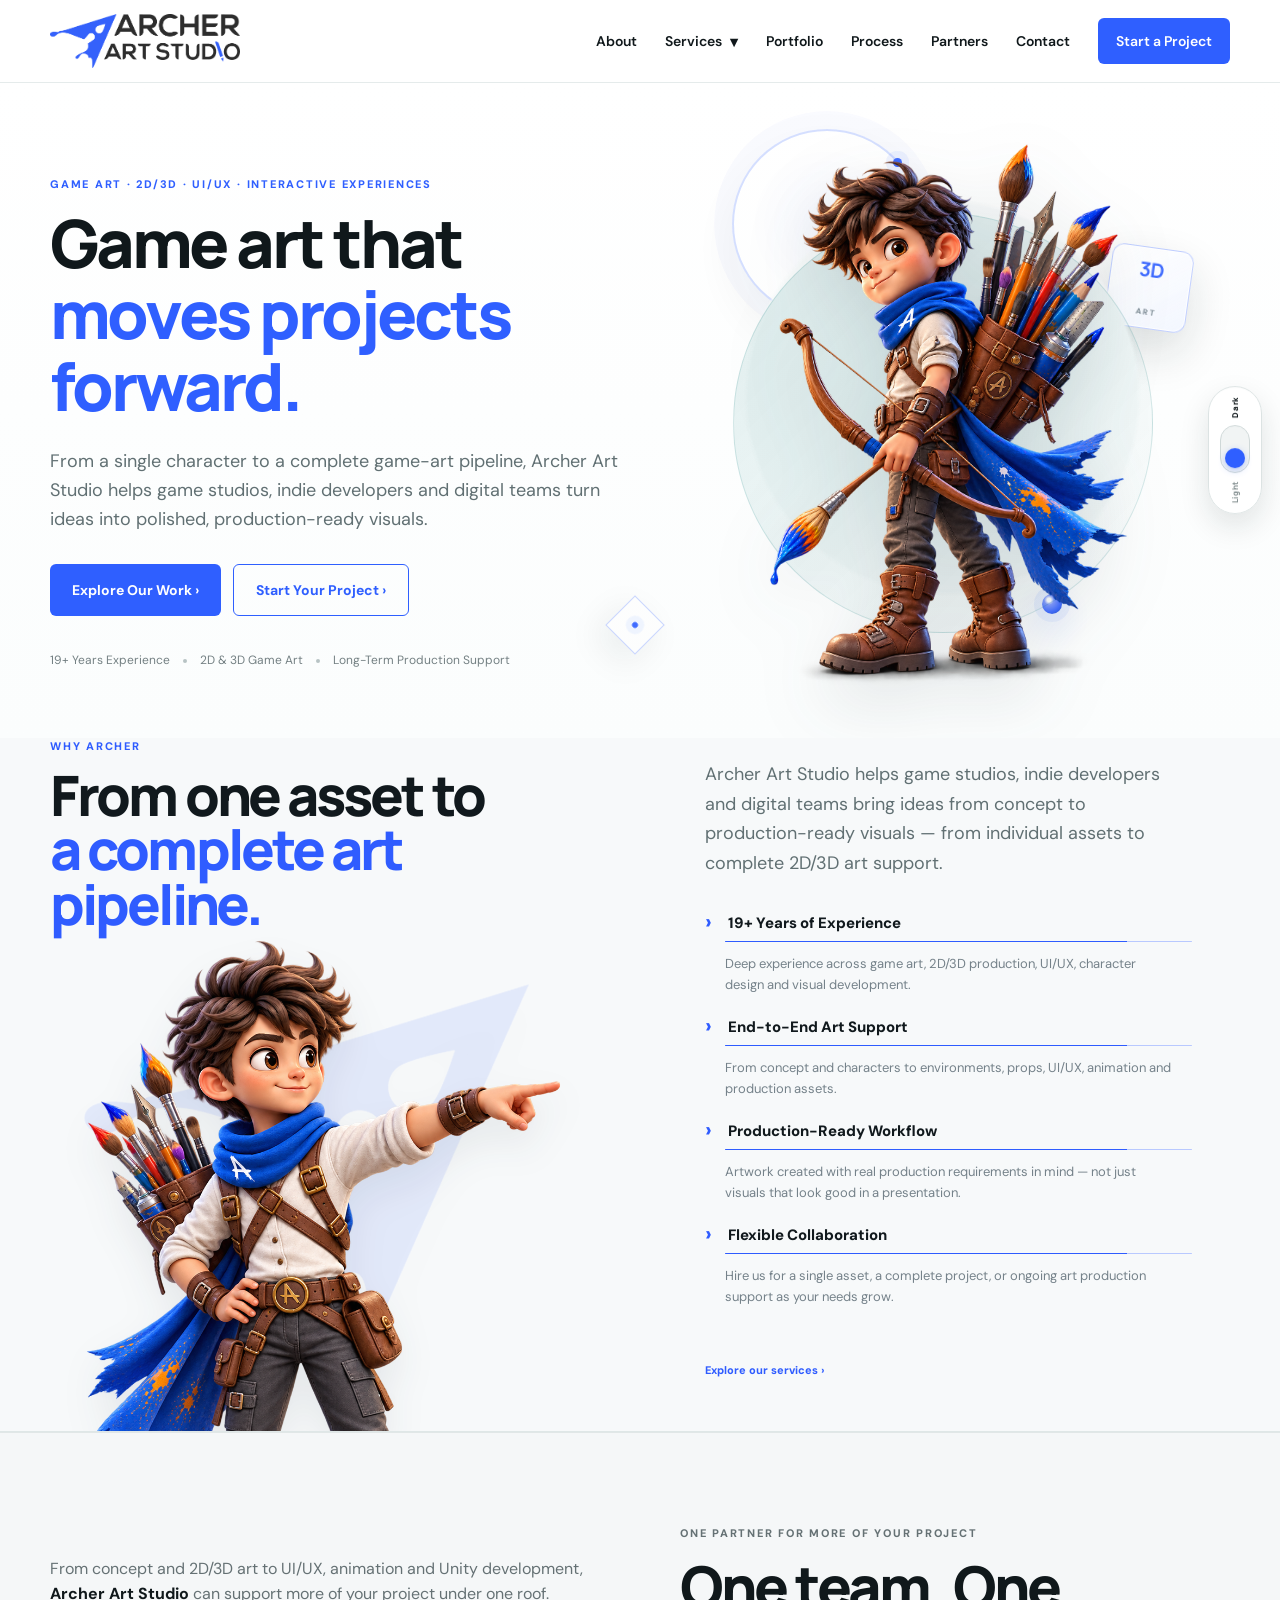
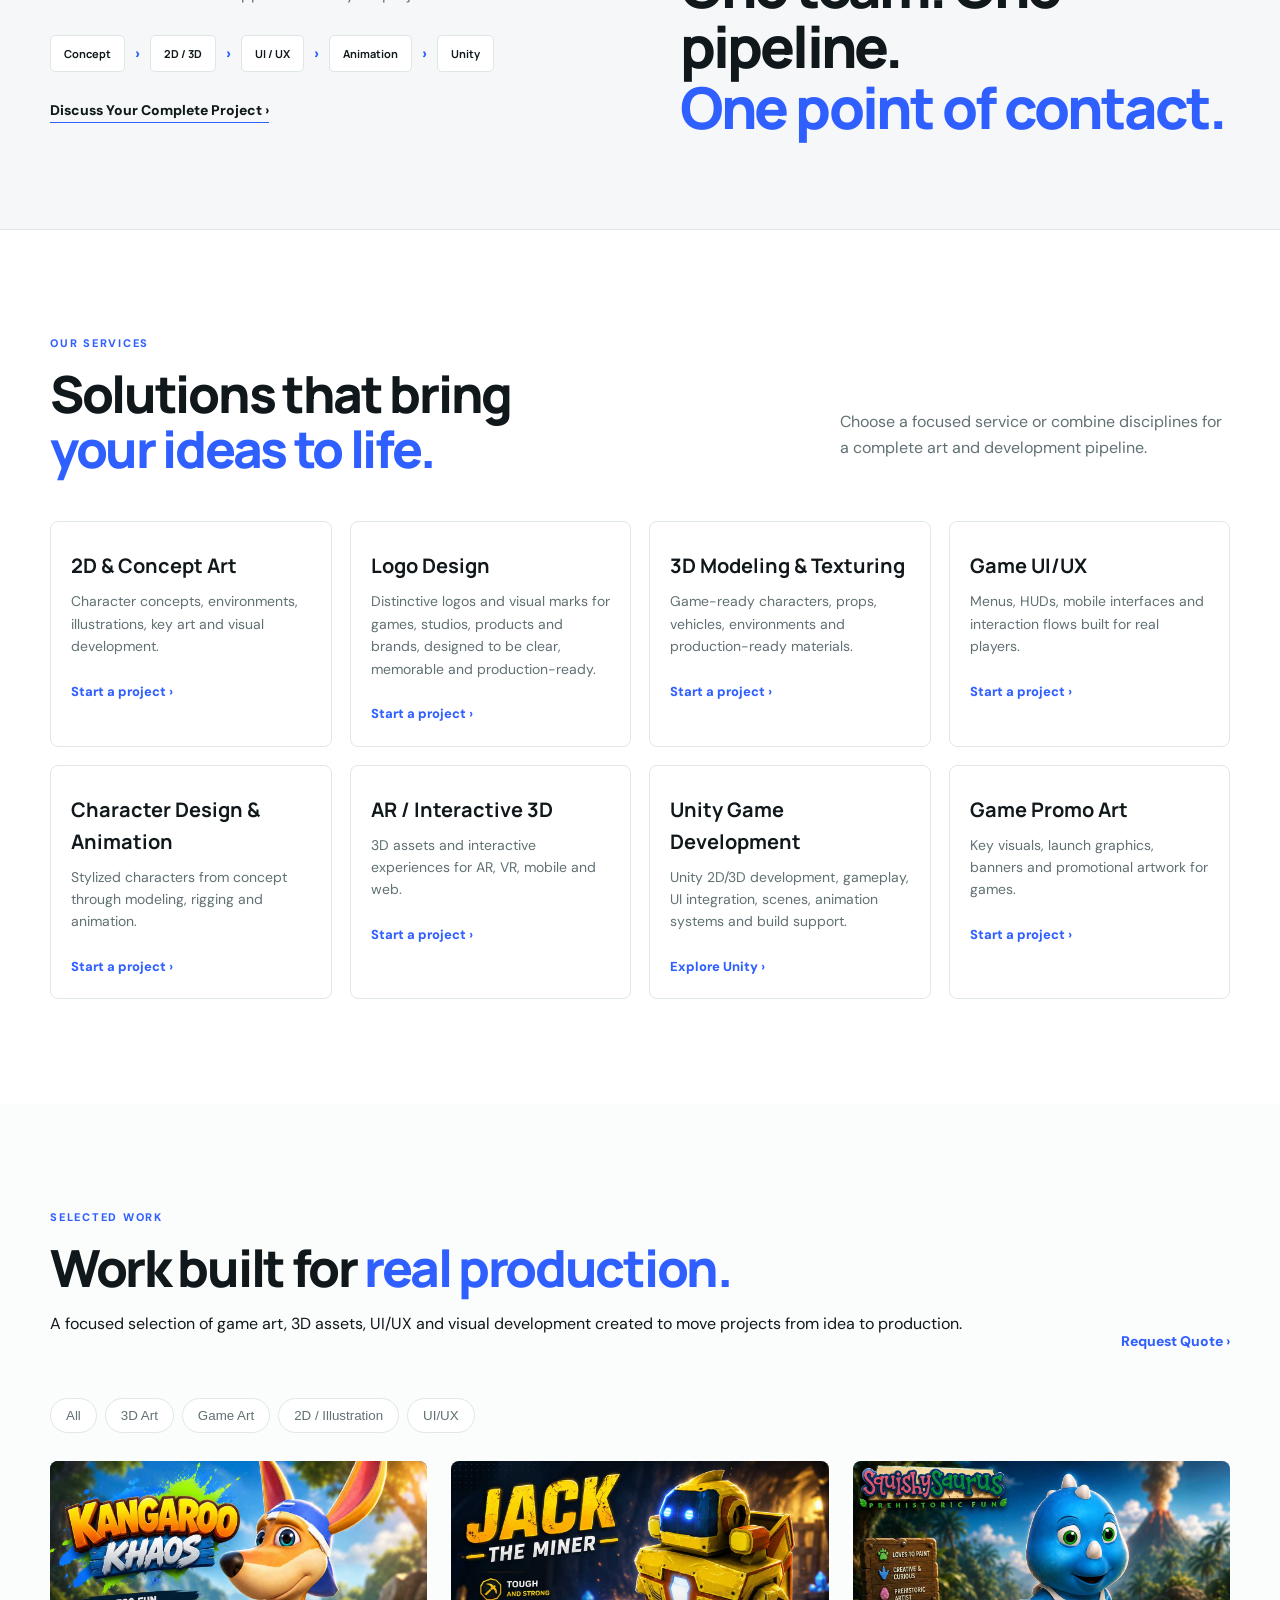
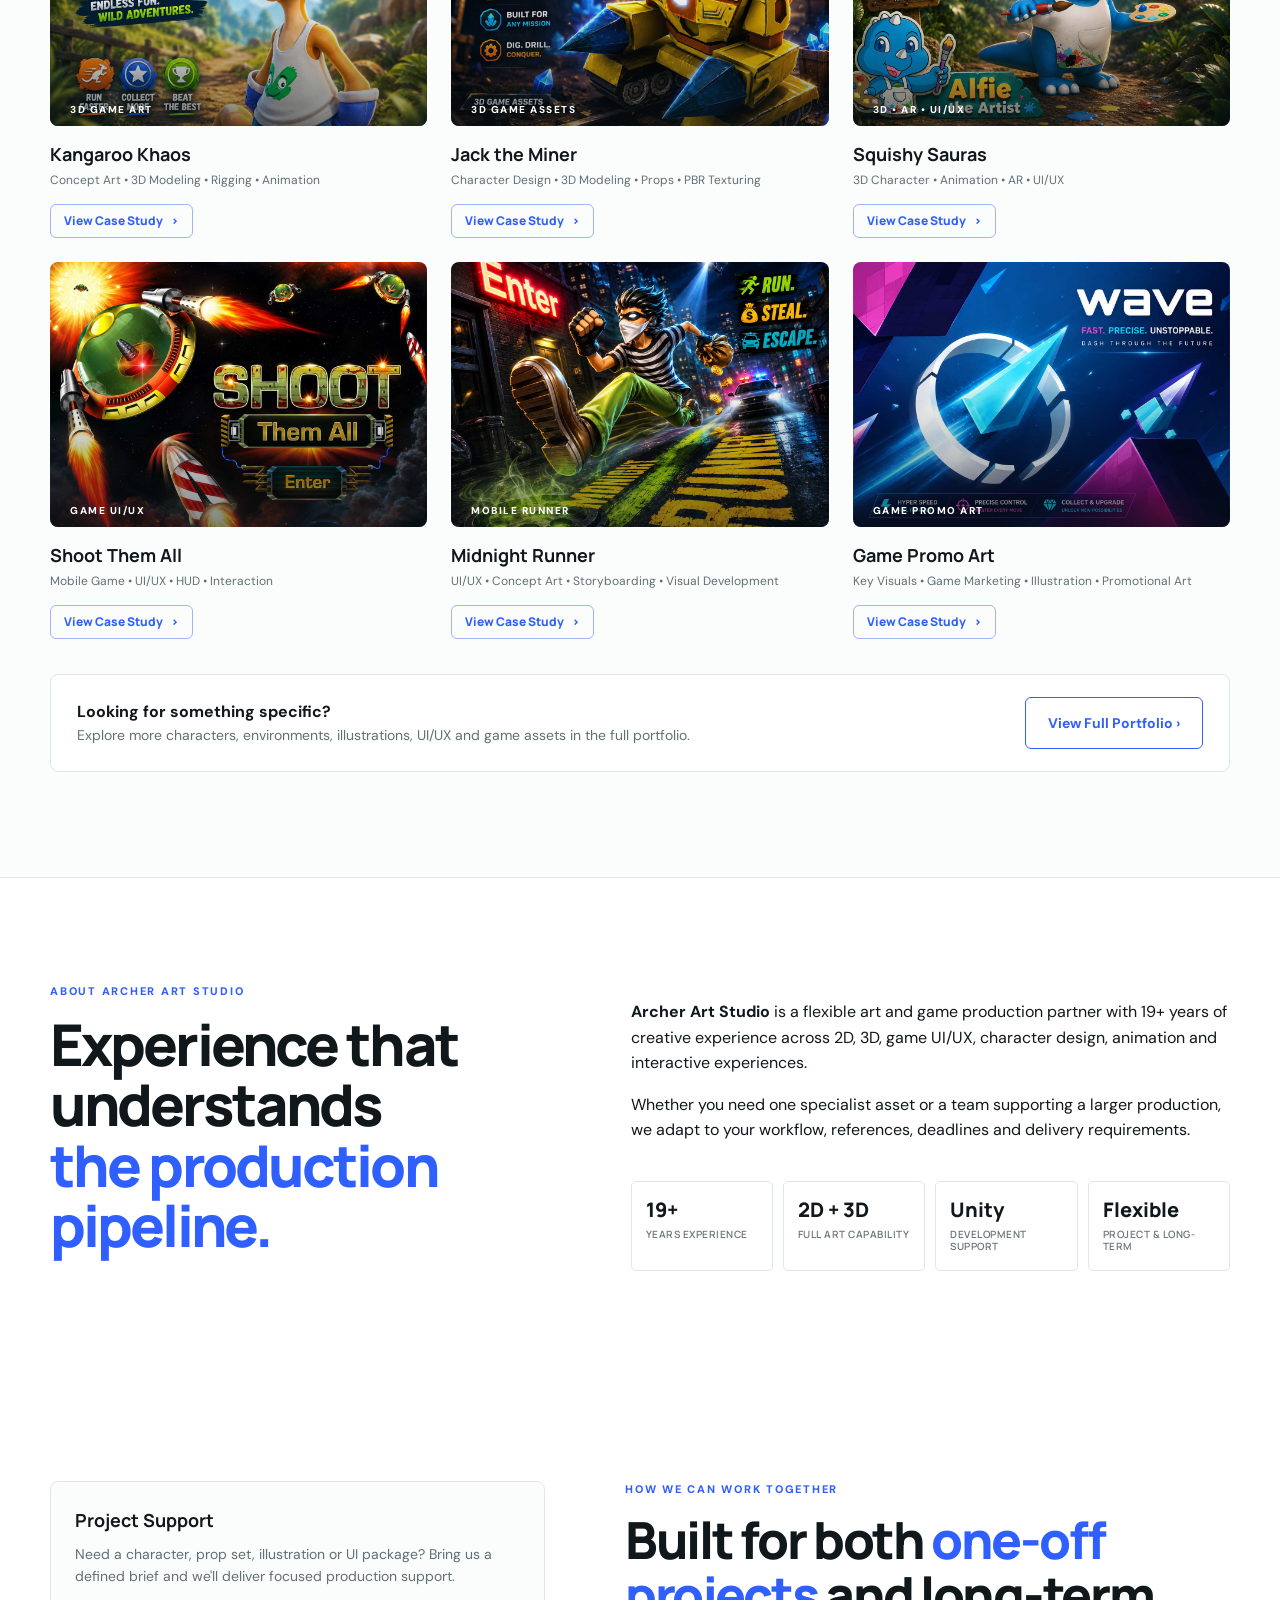
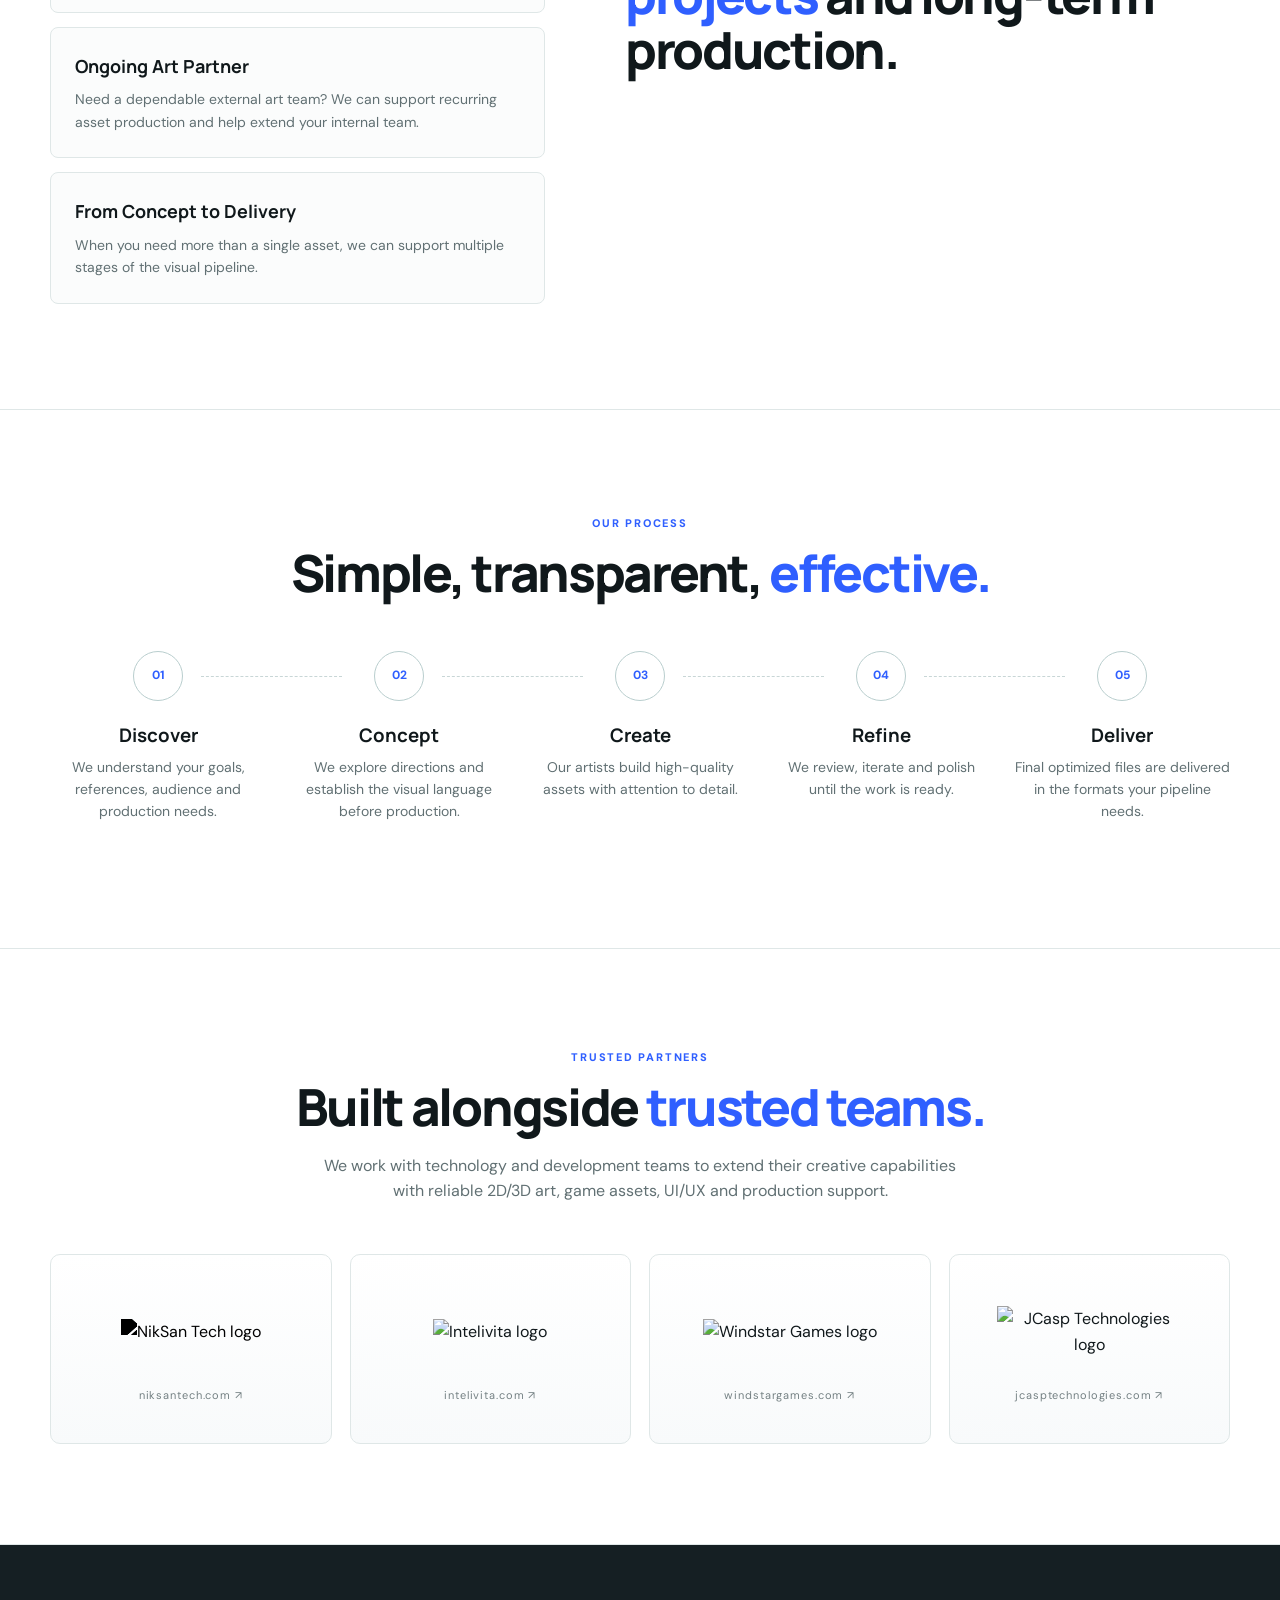
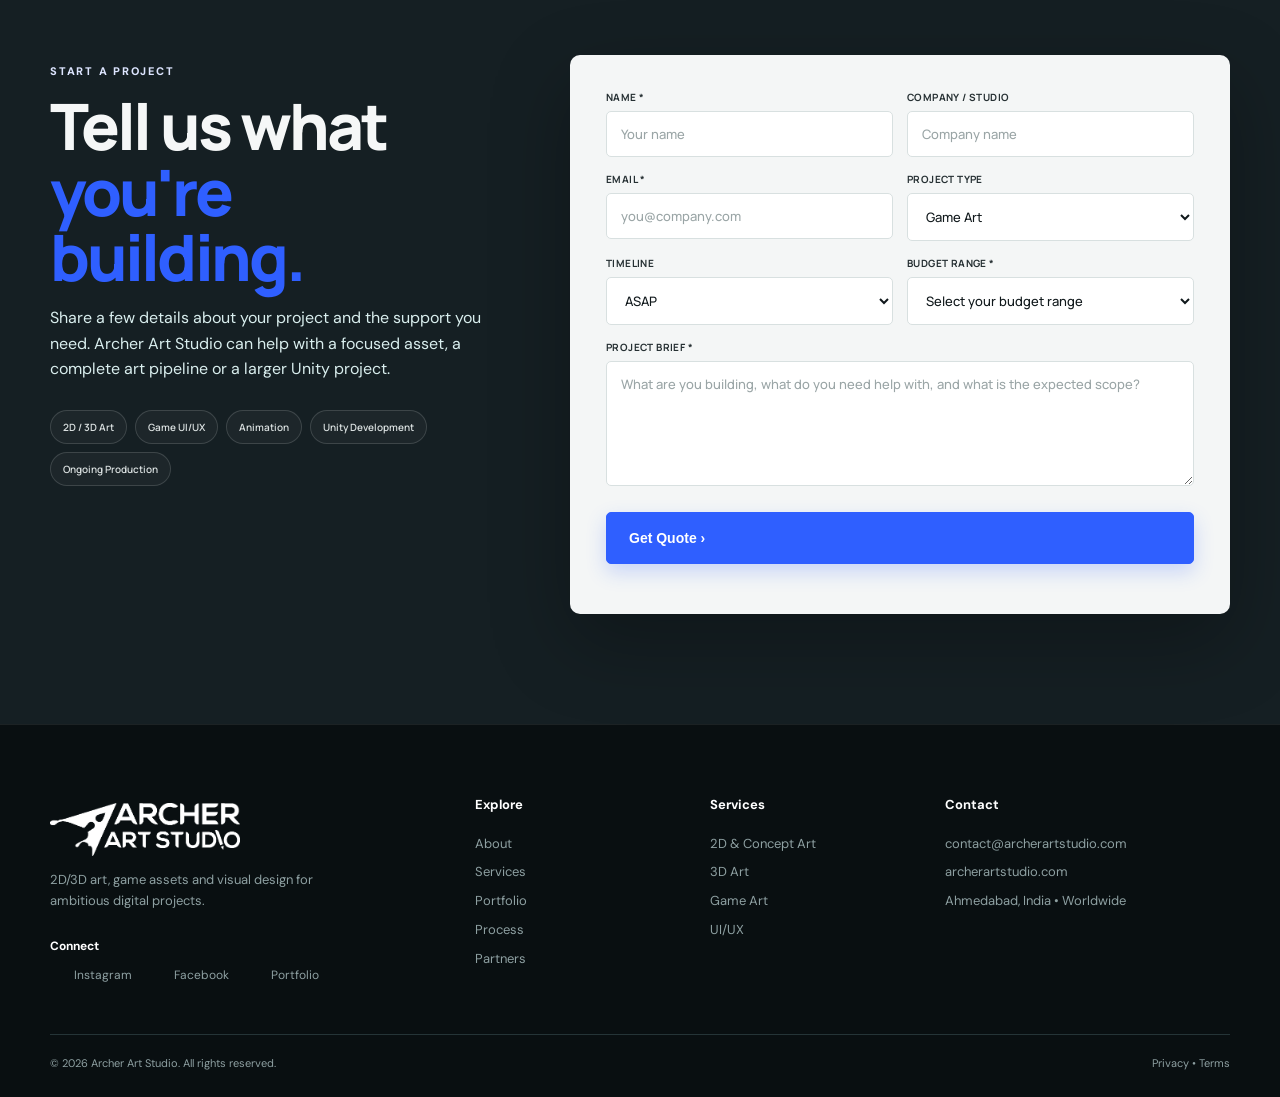
==== commit c9d4411f: "New Navigation Changes Done" ====
--- a/index.html
+++ b/index.html
@@ -4,7 +4,6 @@
 <meta charset="utf-8">
 <meta name="google-site-verification" content="2LvWR_97yC-lxZfOxrT5Doq7GKf-lE_aii_0to8e03Y" />
 <meta name="viewport" content="width=device-width, initial-scale=1">
-<meta name="keywords" content="game art studio, 3D game art, game UI UX, 3D modeling, character design, game animation, AR 3D, game promotional art">
 <meta name="description" content="Archer Art Studio provides 2D & 3D game art, character design, 3D modeling, UI/UX and animation for game studios, indie developers and digital teams.">
 <meta property="og:title" content="Archer Art Studio | 2D & 3D Game Art Studio">
 <meta property="og:description" content="Archer Art Studio provides 2D & 3D game art, character design, 3D modeling, UI/UX and animation for game studios, indie developers and digital teams.">
@@ -25,7 +24,17 @@
 <header class="aas-site-header">
   <div class="aas-container aas-nav"> <a class="aas-brand aas-logo-image" href="#aas-top" aria-label="Archer Art Studio home"> <img class="aas-logo-light" src="images/archer-logo-transparent.png" alt="Archer Art Studio"><img class="aas-logo-dark" src="images/archer-logo-dark.png" alt="" aria-hidden="true"> </a>
     <button class="aas-menu-toggle" aria-label="Open menu" aria-expanded="false">☰</button>
-    <nav class="aas-menu"> <a href="#aas-about">About</a><a href="#aas-services">Services</a><a href="#aas-work">Portfolio</a><a href="#aas-process">Process</a><a href="#aas-partners">Partners</a><a href="#aas-contact">Contact</a> <a class="aas-nav-cta" href="#aas-contact">Start a Project</a> </nav>
+    <nav class="aas-menu">
+        <a href="#aas-about">About</a>
+        <details class="aas-nav-dropdown">
+            <summary>Services</summary>
+            <div class="aas-dropdown-menu">
+                <a href="#aas-services">All Services</a>
+                <a href="2d-game-art.html">2D Game Art</a>
+            </div>
+        </details>
+        <a href="#aas-work">Portfolio</a> <a href="#aas-process">Process</a> <a href="#aas-partners">Partners</a> <a href="#aas-contact">Contact</a> <a class="aas-nav-cta" href="#aas-contact">Start a Project</a>
+      </nav>
   </div>
 </header>
 <main id="aas-top">
@@ -364,7 +373,7 @@
           <textarea name="message" required placeholder="What are you building, what do you need help with, and what is the expected scope?"></textarea>
         </label>
         <div class="aas-recaptcha" style="margin:18px 0;">
-          <div class="g-recaptcha" data-sitekey="6LfTVoItAAAAALOblPoPjFs0_TOBnZdc64Zc58k-"></div>
+          <div class="g-recaptcha" data-sitekey="6LebD64tAAAAAL8us-EmFW5nvPUXJ9-NaFmK89Ix"></div>
         </div>
         <button class="aas-btn aas-primary" type="submit">Get Quote ›</button>
         <p id="aas-form-status" class="aas-form-status" role="status" aria-live="polite"></p>
--- a/stylesheet/styles.css
+++ b/stylesheet/styles.css
@@ -4498,3 +4498,143 @@
     flex-basis:16px !important;
   }
 }
+/* =========================================================
+   SERVICES DROPDOWN
+   ========================================================= */
+
+.aas-nav-dropdown {
+  position: relative;
+  margin: 0;
+  padding: 0;
+  border: 0;
+}
+
+.aas-nav-dropdown > summary {
+  list-style: none;
+  cursor: pointer;
+  display: flex;
+  align-items: center;
+  gap: 6px;
+  margin: 0;
+  padding: 0;
+  font: inherit;
+  color: inherit;
+  white-space: nowrap;
+}
+
+.aas-nav-dropdown > summary::-webkit-details-marker {
+  display: none;
+}
+
+.aas-nav-dropdown > summary::after {
+  content: "▾";
+  font-size: 15px;
+  font-weight: 600;
+  line-height: 1;
+  margin-left: 2px;
+  position: relative;
+  top: 2px;
+  transition: transform 0.2s ease;
+}
+
+.aas-nav-dropdown[open] > summary::after {
+  transform: rotate(180deg);
+}
+
+/* Desktop dropdown panel */
+.aas-dropdown-menu {
+  position: absolute;
+  top: calc(100% + 14px);
+  left: 50%;
+  transform: translateX(-50%);
+  min-width: 210px;
+  padding: 8px;
+  background: #ffffff;
+  border: 1px solid rgba(20, 30, 50, 0.10);
+  border-radius: 12px;
+  box-shadow: 0 14px 35px rgba(20, 30, 50, 0.14);
+  z-index: 1000;
+}
+
+.aas-dropdown-menu a {
+  display: block;
+  padding: 11px 14px;
+  border-radius: 8px;
+  color: #171A21;
+  text-decoration: none;
+  font-size: 14px;
+  line-height: 1.3;
+  white-space: nowrap;
+}
+
+.aas-dropdown-menu a:hover {
+  background: #f2f5ff;
+  color: #2F5FFF;
+}
+
+/* Dark mode */
+html[data-theme="dark"] .aas-dropdown-menu,
+body.dark .aas-dropdown-menu {
+  background: #171A21;
+  border-color: rgba(255, 255, 255, 0.10);
+  box-shadow: 0 14px 35px rgba(0, 0, 0, 0.35);
+}
+
+html[data-theme="dark"] .aas-dropdown-menu a,
+body.dark .aas-dropdown-menu a {
+  color: #ffffff;
+}
+
+html[data-theme="dark"] .aas-dropdown-menu a:hover,
+body.dark .aas-dropdown-menu a:hover {
+  background: rgba(47, 95, 255, 0.14);
+  color: #6f91ff;
+}
+
+
+/* =========================================================
+   MOBILE SERVICES DROPDOWN
+   ========================================================= */
+
+@media (max-width: 800px) {
+
+  .aas-nav-dropdown {
+    width: 100%;
+  }
+
+  .aas-nav-dropdown > summary {
+    width: 100%;
+    justify-content: space-between;
+    padding: 12px 0;
+  }
+
+  .aas-dropdown-menu {
+    position: static;
+    transform: none;
+    min-width: 0;
+    width: 100%;
+    margin: 2px 0 8px;
+    padding: 4px 0 4px 14px;
+    background: transparent;
+    border: 0;
+    border-radius: 0;
+    box-shadow: none;
+  }
+
+  .aas-dropdown-menu a {
+    padding: 10px 12px;
+    white-space: normal;
+  }
+
+  .aas-dropdown-menu a:hover {
+    background: rgba(47, 95, 255, 0.08);
+  }
+
+  html[data-theme="dark"] .aas-dropdown-menu,
+  body.dark .aas-dropdown-menu {
+    background: transparent;
+    border: 0;
+    box-shadow: none;
+  }
+
+}
